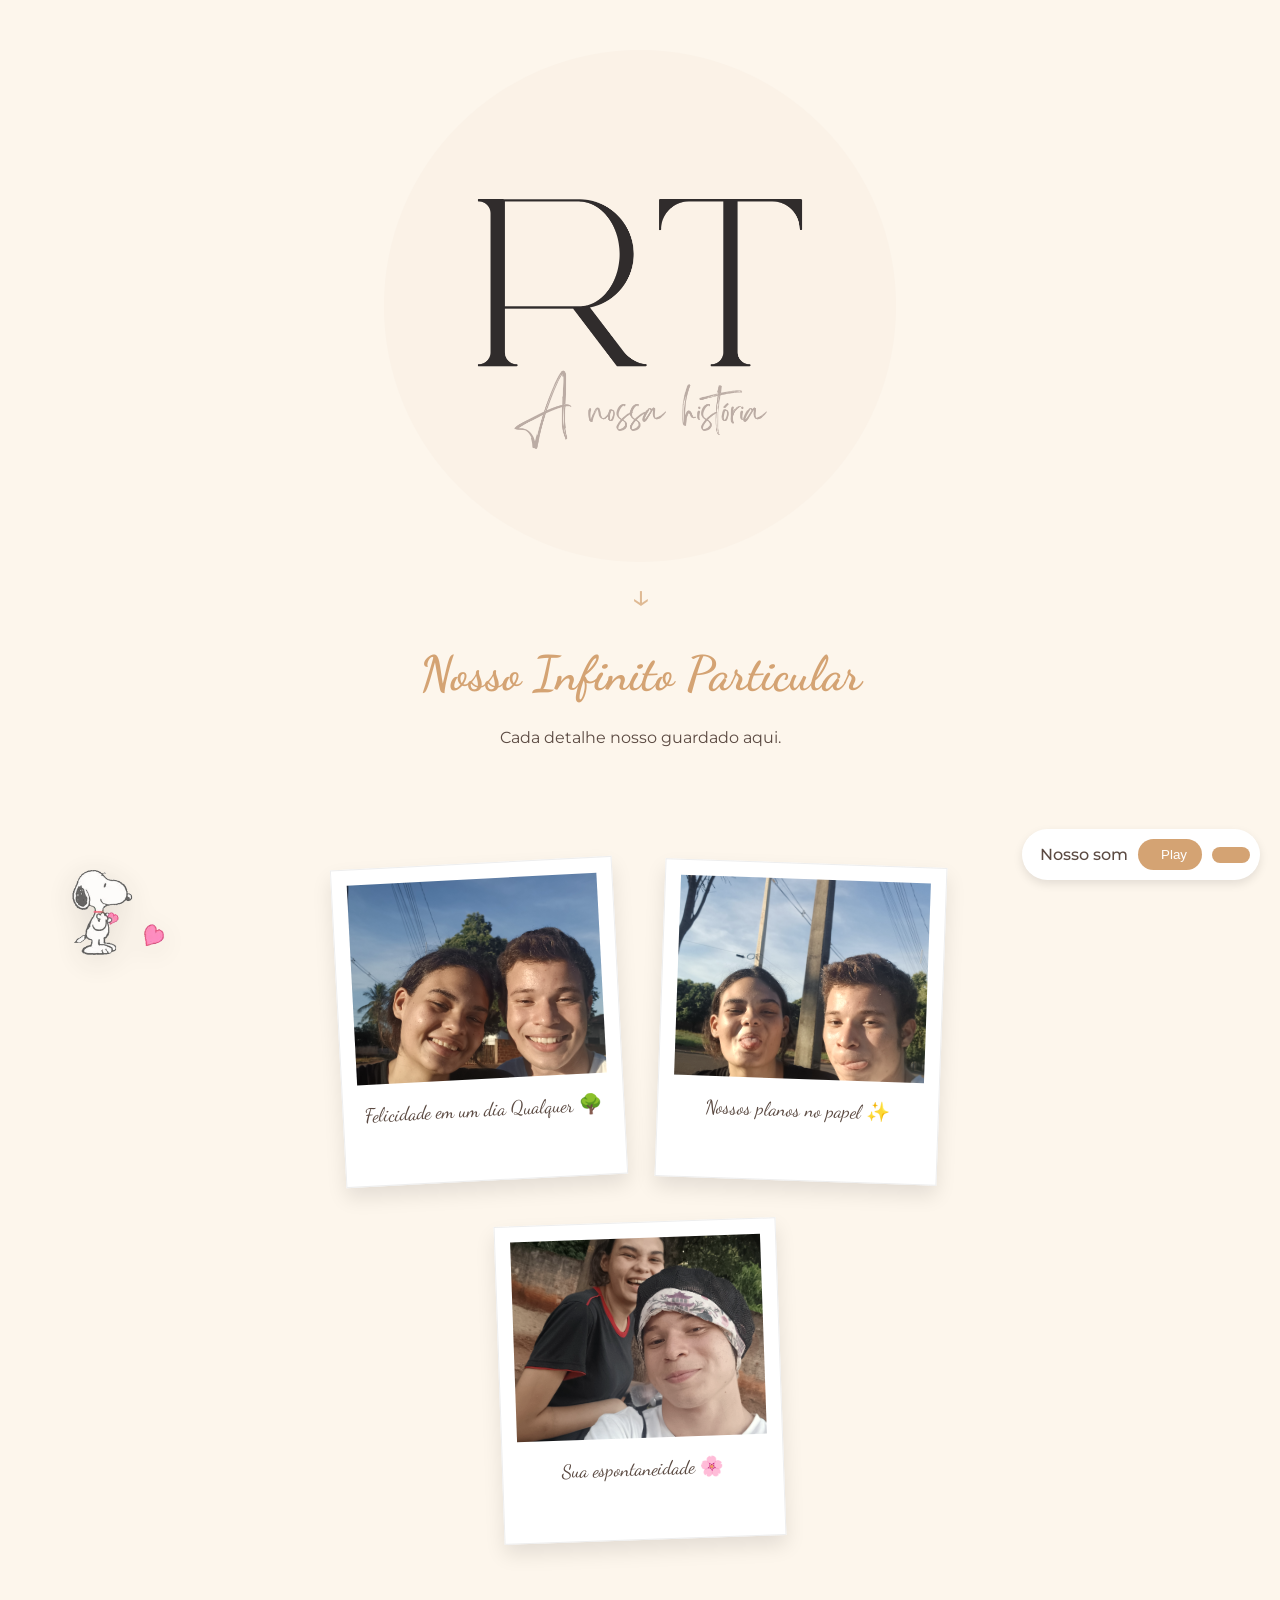
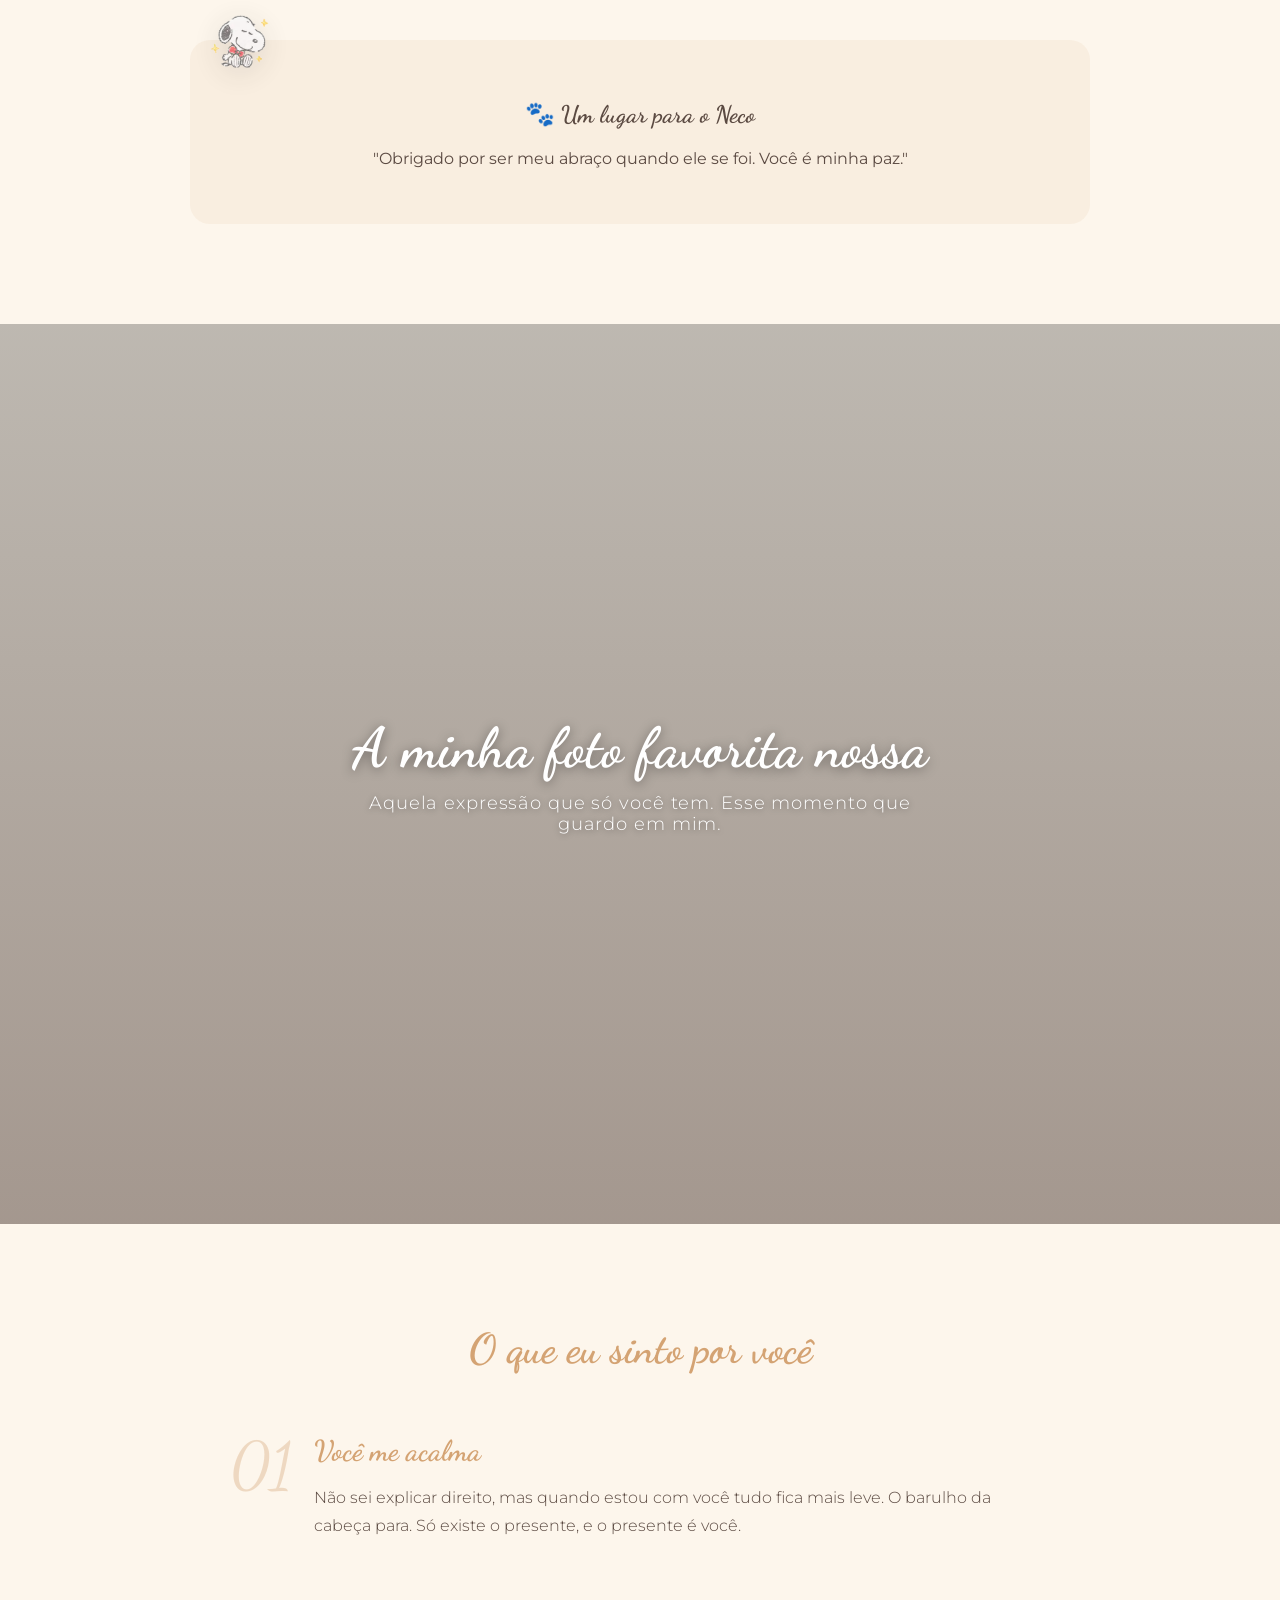
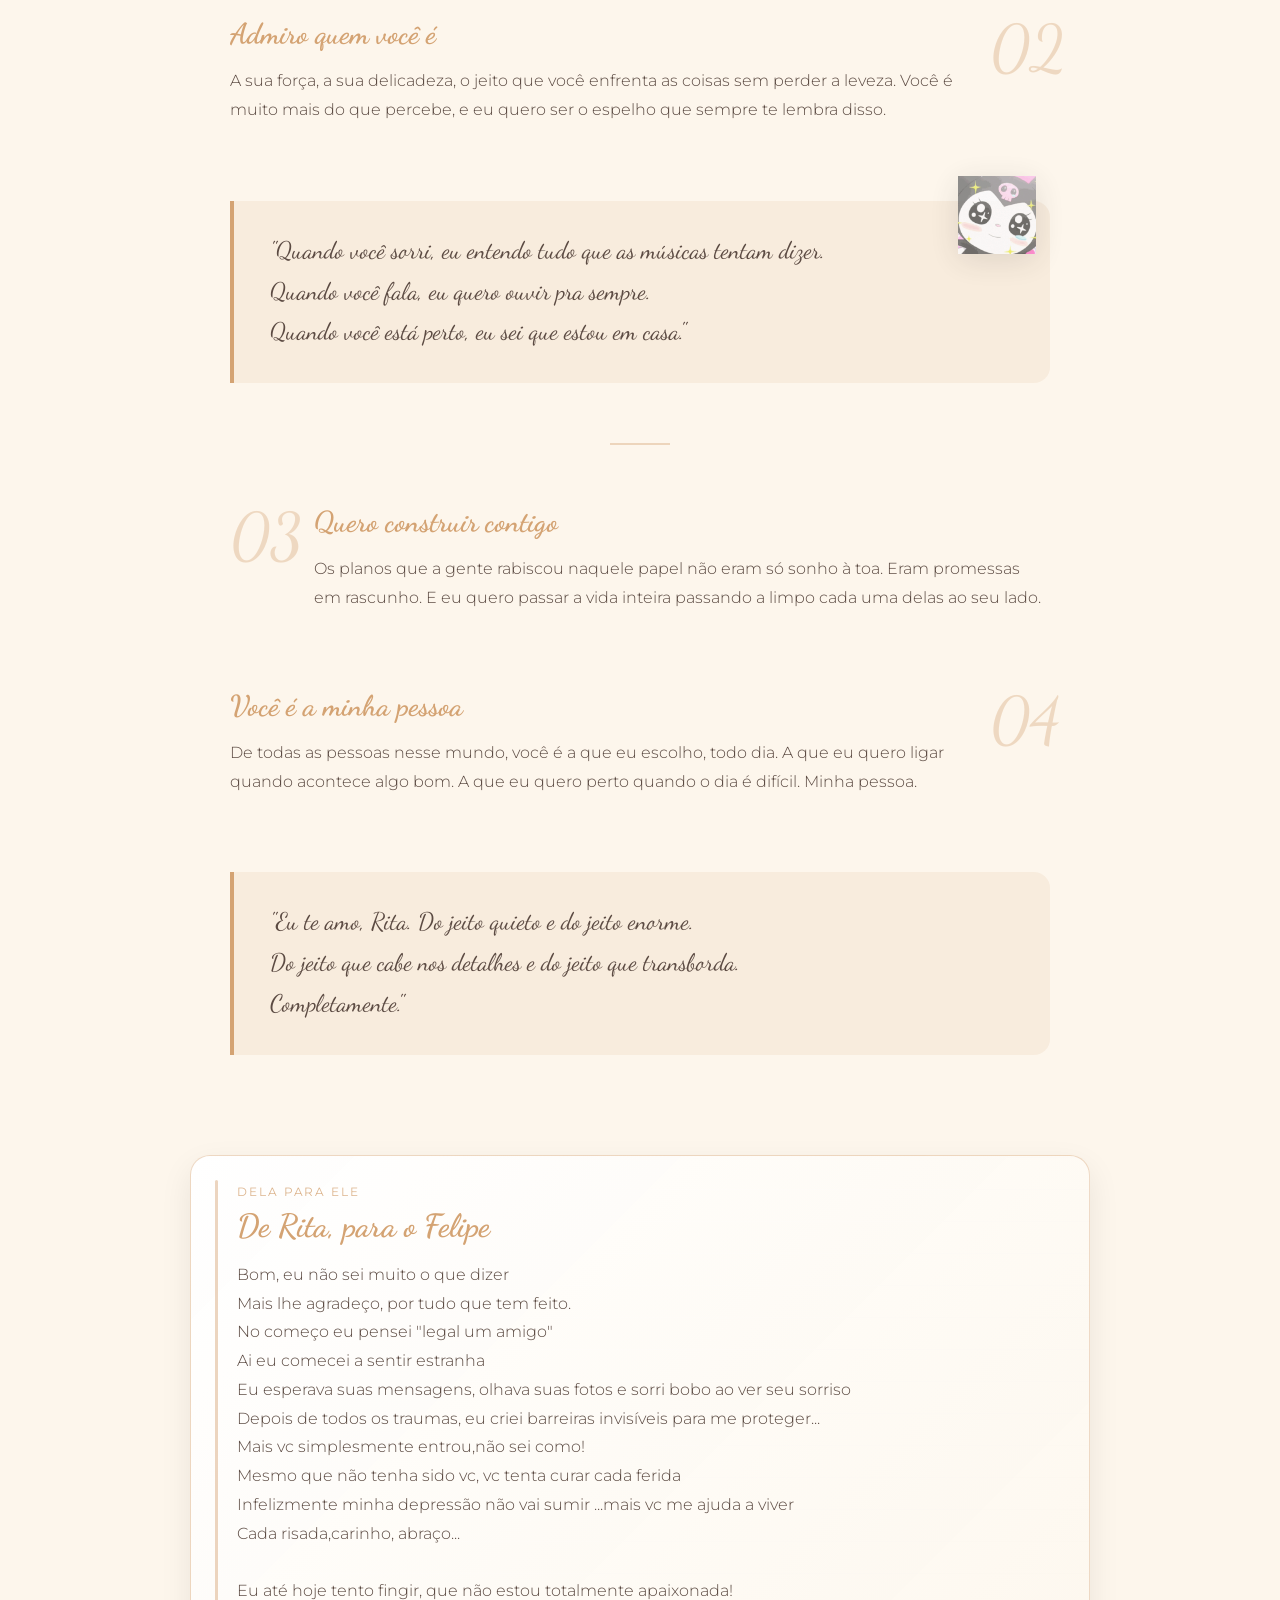
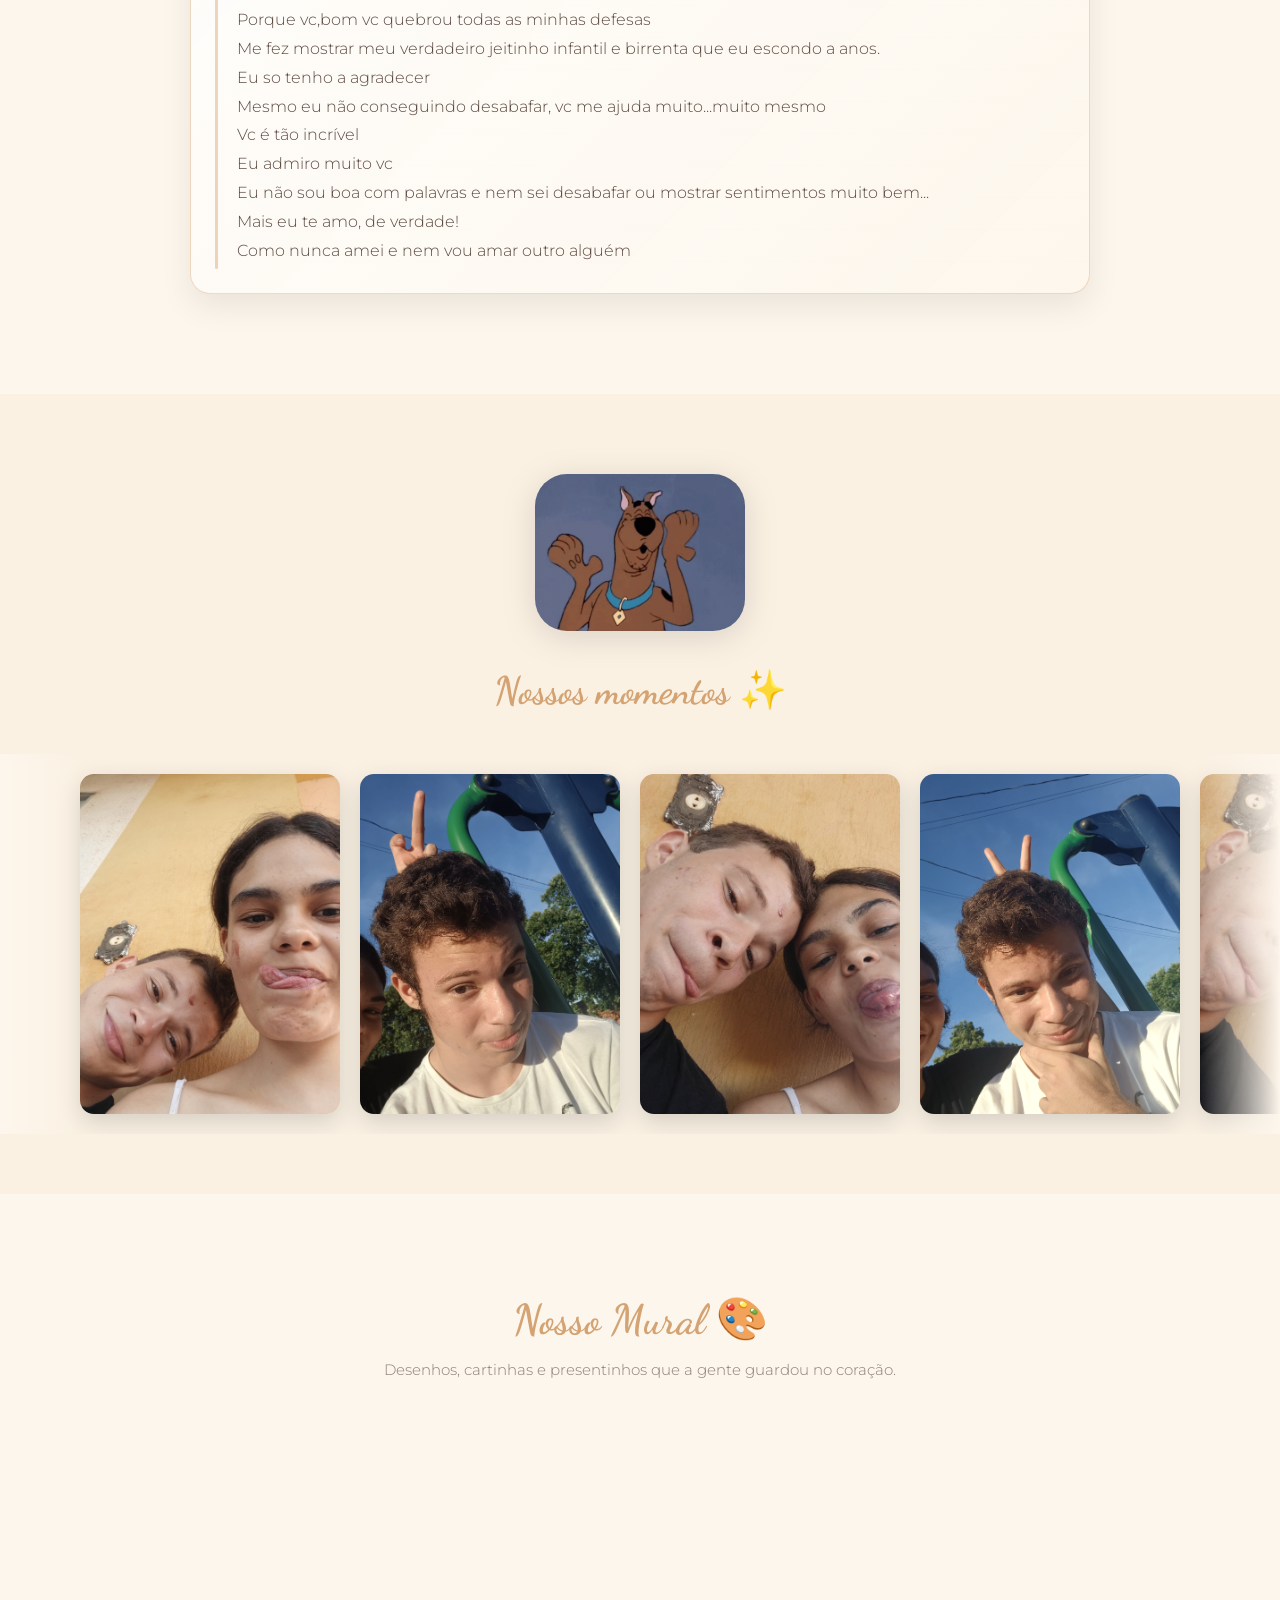
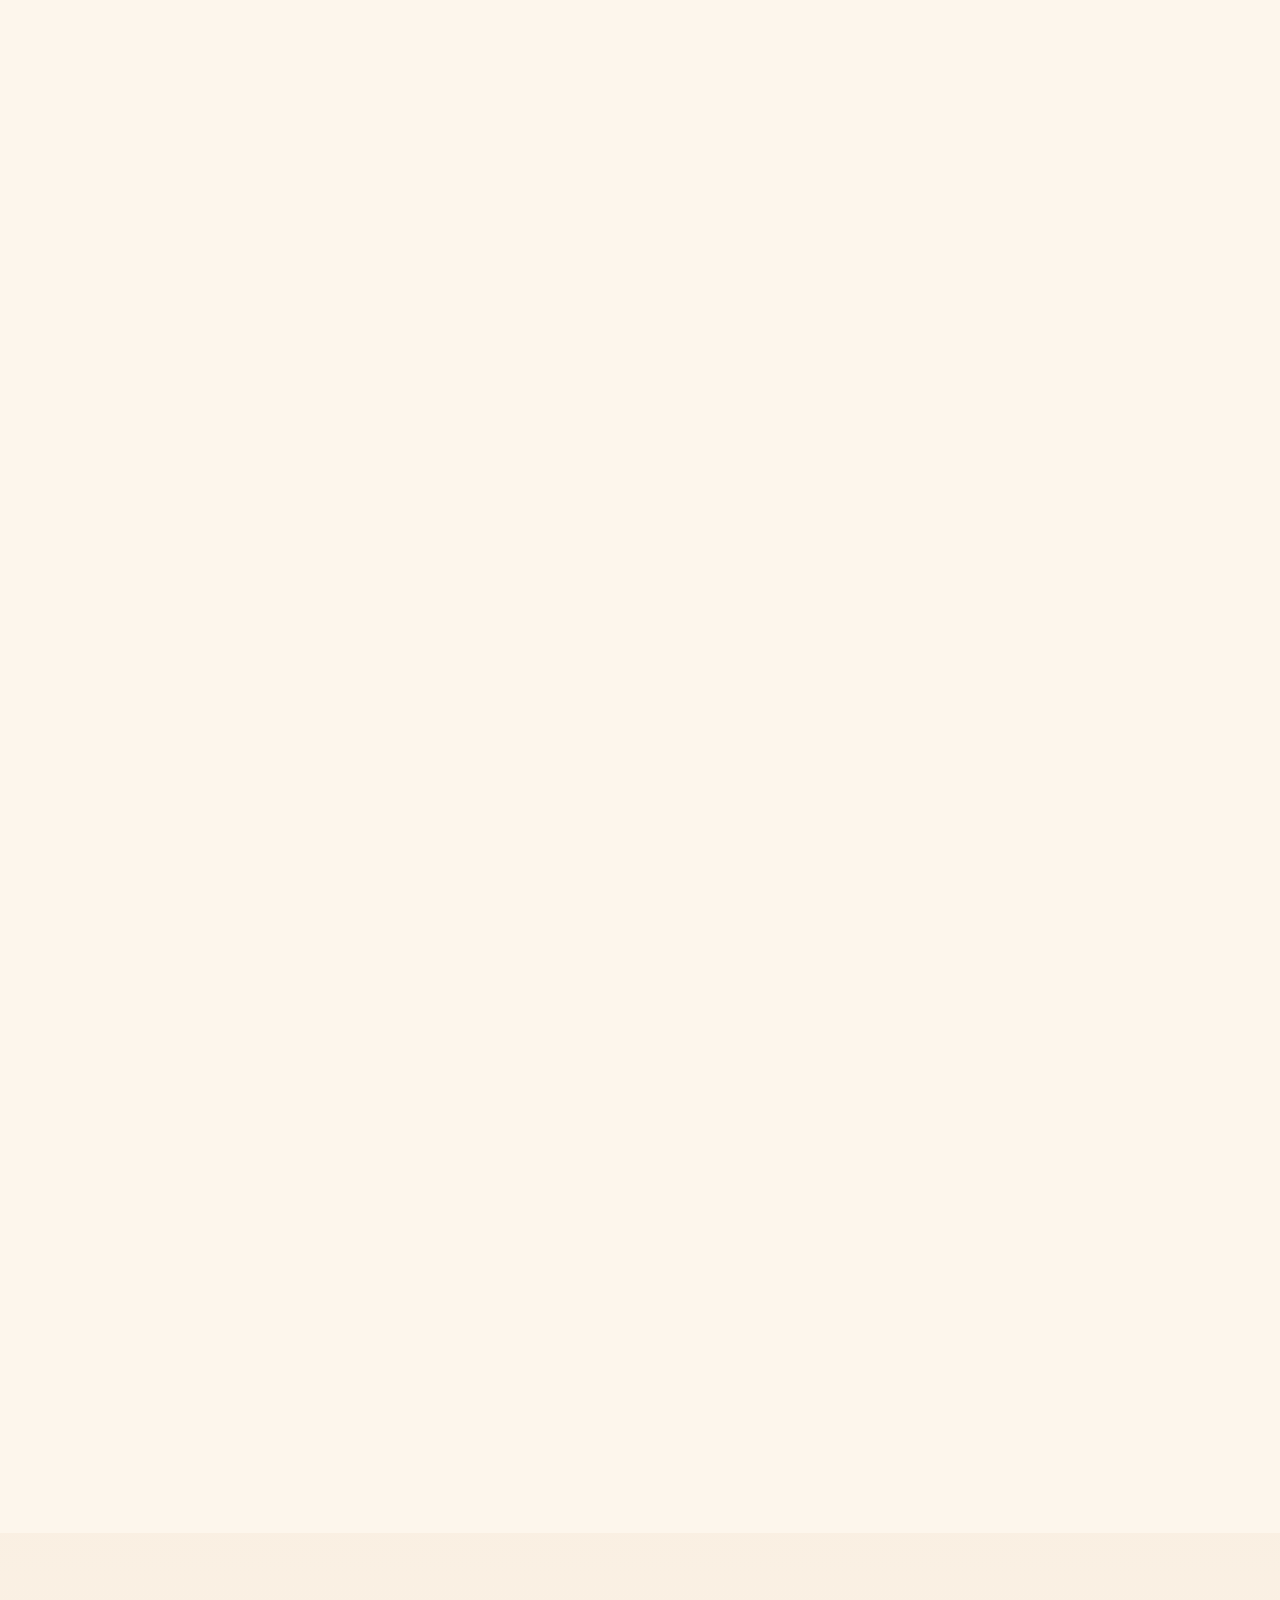
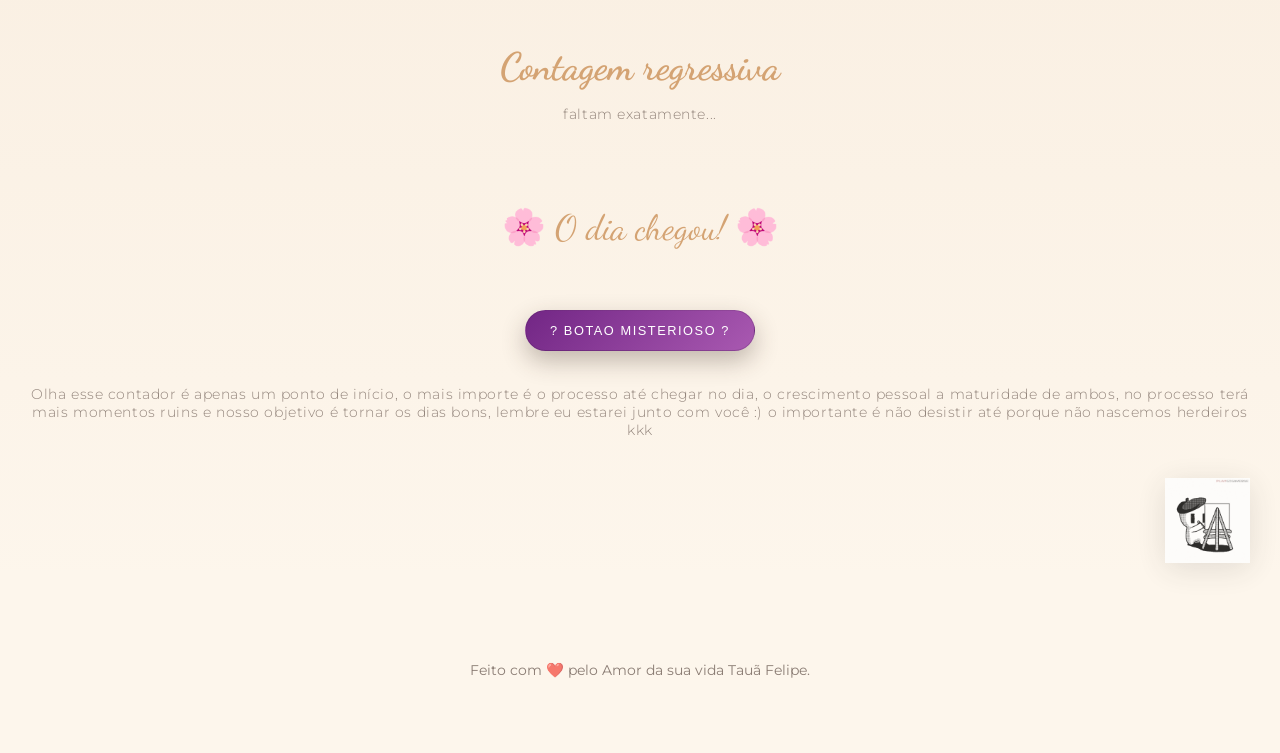
==== index.html @ 35c4b6a1 "ajustando os textos" ====
<!DOCTYPE html>
<html lang="pt-br">
<head>
    <meta charset="UTF-8">
    <meta name="viewport" content="width=device-width, initial-scale=1.0">
    <title>Nosso Infinito - R & T</title>
    <!-- favicon -->
    <link rel="icon" href="./favicon.ico" type="image/x-icon">   

    <!-- fonts-->
    <link rel="stylesheet" href="https://cdnjs.cloudflare.com/ajax/libs/font-awesome/7.0.1/css/all.min.css" integrity="sha512-2SwdPD6INVrV/lHTZbO2nodKhrnDdJK9/kg2XD1r9uGqPo1cUbujc+IYdlYdEErWNu69gVcYgdxlmVmzTWnetw==" crossorigin="anonymous" referrerpolicy="no-referrer" />
    <link href="https://fonts.googleapis.com/css2?family=Dancing+Script:wght@600&family=Montserrat:wght@300;400&display=swap" rel="stylesheet">
    <link rel="stylesheet" href="style.css">
</head>
<body>

    <header>
        <img class="logo-header" src="./assets/img/logo-text-1.png" alt="">
        <a class="slide-call-btn" href="#conteudo-principal" aria-label="Deslize para baixo">↓</a>
        <h1>Nosso Infinito Particular</h1>
        <p>Cada detalhe nosso guardado aqui.</p>
        <!-- Snoopy 1: header -->
        <div class="snoopy-wrap" style="bottom: -18%; left: 5%; width:120px;">
            <img src="./assets/img/amor-love.webp" alt="">
        </div>
    </header>

    <div class="container" id="conteudo-principal">
        <div class="album">
            <div class="polaroid p1" onclick="abrirPolaroid('p1')">
                <img src="./assets/img/gatos-1.jpg" alt="Piquenique">
                <p>Felicidade em um dia Qualquer 🌳</p>
            </div>

            <div class="polaroid p2" onclick="abrirPolaroid('p2')">
                <img src="./assets/img/gata-3.jpg" alt="Sonhos">
                <p>Nossos planos no papel ✨</p>
            </div>

            <div class="polaroid p3" onclick="abrirPolaroid('p3')">
                <img src="./assets/img/gata-4.jpg" alt="Rita">
                <p>Sua espontaneidade 🌸</p>
            </div>
        </div>

        <section class="neco-section">
            <h2>🐾 Um lugar para o Neco</h2>
            <p>"Obrigado por ser meu abraço quando ele se foi. Você é minha paz."</p>
            <!-- Snoopy 2: neco -->
            <div class="snoopy-wrap alt" style="left:12px;top:-30px;width:72px;">
                <img src="./assets/img/snoopy.webp" alt="">
            </div>
        </section>

    </div>

    <!-- ===== HERO FOTO FAVORITA ===== -->
    <section class="hero-foto">
        <div class="hero-foto-content">
            <h2>A minha foto favorita nossa</h2>
            <p>Aquela expressão que só você tem. Esse momento que guardo em mim.</p>
        </div>
    </section>

    <!-- ===== SESSÕES DE SENTIMENTOS ===== -->
    <section class="feelings-section">
        <h2 class="section-title">O que eu sinto por você</h2>

        <div class="feeling-card" id="fc1">
            <div class="feeling-number">01</div>
            <div class="feeling-text">
                <h3>Você me acalma</h3>
                <p>Não sei explicar direito, mas quando estou com você tudo fica mais leve. O barulho da cabeça para. Só existe o presente, e o presente é você.</p>
            </div>
        </div>

        <div class="feeling-card reverse" id="fc2">
            <div class="feeling-number">02</div>
            <div class="feeling-text">
                <h3>Admiro quem você é</h3>
                <p>A sua força, a sua delicadeza, o jeito que você enfrenta as coisas sem perder a leveza. Você é muito mais do que percebe, e eu quero ser o espelho que sempre te lembra disso.</p>
            </div>
        </div>

        <div class="declaration-block" id="decl1">
            "Quando você sorri, eu entendo tudo que as músicas tentam dizer.<br>
            Quando você fala, eu quero ouvir pra sempre.<br>
            Quando você está perto, eu sei que estou em casa."
        </div>

        <div class="feelings-divider"></div>

        <div class="feeling-card" id="fc3">
            <div class="feeling-number">03</div>
            <div class="feeling-text">
                <h3>Quero construir contigo</h3>
                <p>Os planos que a gente rabiscou naquele papel não eram só sonho à toa. Eram promessas em rascunho. E eu quero passar a vida inteira passando a limpo cada uma delas ao seu lado.</p>
            </div>
        </div>

        <div class="feeling-card reverse" id="fc4">
            <div class="feeling-number">04</div>
            <div class="feeling-text">
                <h3>Você é a minha pessoa</h3>
                <p>De todas as pessoas nesse mundo, você é a que eu escolho, todo dia. A que eu quero ligar quando acontece algo bom. A que eu quero perto quando o dia é difícil. Minha pessoa.</p>
            </div>
        </div>

        <div class="declaration-block" id="decl2">
            "Eu te amo, Rita. Do jeito quieto e do jeito enorme.<br>
            Do jeito que cabe nos detalhes e do jeito que transborda.<br>
            Completamente."
        </div>
        <!-- Snoopy 3: feelings -->
        <div class="snoopy-wrap slow" style="right: 4%;top:34%;width:78px;">
            <img src="./assets/img/kwai-kuromi.gif" alt="">
        </div>
    </section>

    <section class="rita-section">
        <div class="rita-card">
            <p class="letter-kicker">Dela para ele</p>
            <h2>De Rita, para o Felipe</h2>
            <p class="rita-letter-text"> Bom, eu não sei muito o que dizer
                Mais lhe agradeço, por tudo que tem feito.
                No começo eu pensei "legal um amigo"
                Ai eu comecei a sentir estranha
                Eu esperava suas mensagens, olhava suas fotos e sorri bobo ao ver seu sorriso
                Depois de todos os traumas, eu criei barreiras invisíveis para me proteger...
                Mais vc simplesmente entrou,não sei como!
                Mesmo que não tenha sido vc, vc tenta curar cada ferida
                Infelizmente minha depressão não vai sumir ...mais vc me ajuda a viver
                Cada risada,carinho, abraço...

                Eu até hoje tento fingir, que não estou totalmente apaixonada!
                Porque vc,bom vc quebrou todas as minhas defesas
                Me fez mostrar meu verdadeiro jeitinho infantil e birrenta que eu escondo a anos.
                Eu so tenho a agradecer
                Mesmo eu não conseguindo desabafar, vc me ajuda muito...muito mesmo
                Vc é tão incrível
                Eu admiro muito vc
                Eu não sou boa com palavras e nem sei desabafar ou mostrar sentimentos muito bem...
                Mais eu te amo, de verdade!
                Como nunca amei e nem vou amar outro alguém</p>
        </div>
    </section>

    <!-- ===== GALERIA COM SCROLL ===== -->
    <section class="gallery-section">
        <div style="text-align:center; padding: 20px 0 0;">
            <img src="./assets/img/scooby.gif" alt="Scooby" style="width:210px; animation: snoopyFloat 5s ease-in-out infinite; display:inline-block; filter: drop-shadow(0 6px 16px rgba(0,0,0,0.13)); border-radius: 32px;">
        </div>
        <h2>Nossos momentos ✨</h2>
        <div class="scroll-track-wrapper">
            <div class="scroll-track" id="scrollTrack">
                <img class="scroll-img" src="assets/img/gata-1.jpg" alt="Momento nosso">
                <img class="scroll-img" src="assets/img/gato-1.jpg" alt="Momento nosso">
                <img class="scroll-img" src="assets/img/gata-2.jpg" alt="Momento nosso">
                <img class="scroll-img" src="assets/img/gato-2.jpg" alt="Momento nosso">
                <img class="scroll-img" src="assets/img/gata-2.jpg" alt="Momento nosso">
                <img class="scroll-img" src="assets/img/gato-3.jpg" alt="Momento nosso">
                <img class="scroll-img" src="assets/img/gata-3.jpg" alt="Momento nosso">
                <img class="scroll-img" src="assets/img/gata-4.jpg" alt="Momento nosso">
                <img class="scroll-img" src="assets/img/gato-4.jpg " alt="Momento nosso">
                <img class="scroll-img" src="assets/img/gata-5.jpg" alt="Momento nosso">
                <img class="scroll-img" src="assets/img/gato-5.jpg" alt="Momento nosso">
                <img class="scroll-img" src="assets/img/gata-3.jpg" alt="Momento nosso">
                <img class="scroll-img" src="assets/img/gata-5.jpg" alt="Momento nosso">
                <img class="scroll-img" src="assets/img/gata-6.jpg" alt="Momento nosso">
                <img class="scroll-img" src="assets/img/gata-7.jpg" alt="Momento nosso">
                <img class="scroll-img" src="assets/img/gata-8.jpg" alt="Momento nosso">
                <img class="scroll-img" src="assets/img/gatos-3.jpg" alt="Momento nosso">
                <img class="scroll-img" src="assets/img/gato-5.jpg" alt="Momento nosso">
                <!-- Duplicado para loop contínuo -->
                <img class="scroll-img" src="assets/img/gata-1.jpg" alt="Momento nosso">
                <img class="scroll-img" src="assets/img/gato-1.jpg" alt="Momento nosso">
                <img class="scroll-img" src="assets/img/gata-2.jpg" alt="Momento nosso">
                <img class="scroll-img" src="assets/img/gato-2.jpg" alt="Momento nosso">
                <img class="scroll-img" src="assets/img/gata-2.jpg" alt="Momento nosso">
                <img class="scroll-img" src="assets/img/gato-3.jpg" alt="Momento nosso">
                <img class="scroll-img" src="assets/img/gata-3.jpg" alt="Momento nosso">
                <img class="scroll-img" src="assets/img/gato-4.jpg" alt="Momento nosso">
                <img class="scroll-img" src="assets/img/gata-4.jpg" alt="Momento nosso">
                <img class="scroll-img" src="assets/img/gata-5.jpg" alt="Momento nosso">
                <img class="scroll-img" src="assets/img/gato-5.jpg" alt="Momento nosso">
                <img class="scroll-img" src="assets/img/gata-3.jpg" alt="Momento nosso">
                <img class="scroll-img" src="assets/img/gata-5.jpg" alt="Momento nosso">
                <img class="scroll-img" src="assets/img/gata-6.jpg" alt="Momento nosso">
                <img class="scroll-img" src="assets/img/gata-7.jpg" alt="Momento nosso">
                <img class="scroll-img" src="assets/img/gata-8.jpg" alt="Momento nosso">
                <img class="scroll-img" src="assets/img/gatos-3.jpg" alt="Momento nosso">
                <img class="scroll-img" src="assets/img/gato-5.jpg" alt="Momento nosso">
            </div>
        </div>
    </section>

    <div id="music-player">
        <span id="track-name">
            <i class="fa-solid fa-music" aria-hidden="true"></i>
            <span id="track-title">Nosso som</span>
        </span>
        <button id="play-btn" type="button" onclick="toggleMusic()" aria-label="Tocar ou pausar">
            <i class="fa-solid fa-play" aria-hidden="true"></i>
            <span class="player-btn-label"></span>
        </button>
        <button id="next-btn" type="button" onclick="nextTrack()" aria-label="Próxima música">
            <i class="fa-solid fa-forward-step" aria-hidden="true"></i>
            <span class="player-btn-label"></span>
        </button>
    </div>

    <!-- ===== BOTTOM SHEET POLAROID ===== -->
    <div class="bs-overlay" id="bsOverlay">
        <div class="bs-sheet">
            <div class="bs-sheet-top">
                <div class="bs-handle"></div>
                <button class="bs-close" onclick="fecharPolaroid()">✕</button>
            </div>
            <div class="bs-body">
                <img class="bs-img" id="bs-img" src="" alt="">
                <h2 class="bs-title" id="bs-title"></h2>
                <p class="bs-text" id="bs-text"></p>
            </div>
        </div>
    </div>

    <!-- ===== MURAL DE DESENHOS E PRESENTES ===== -->
    <section class="mural-section">
        <h2>Nosso Mural 🎨</h2>
        <p class="mural-subtitle">Desenhos, cartinhas e presentinhos que a gente guardou no coração.</p>

        <div class="mural-grid" id="muralGrid">

            <div class="mural-card">
                
                <img class="mural-card-img" src="assets/img/desenho-1.jpg" alt="Desenho">
                <div class="mural-card-body">
                    <p class="mural-card-type">Desenho</p>
                    <h3 class="mural-card-title">O primeiro de muitos</h3>
                    <p class="mural-card-desc">Eu amei tanto que fica na minha parede para eu olhar e lembrar a pessoa incrivel que tem na minha vida.</p>
                </div>
            </div>

            <div class="mural-card">
                <img class="mural-card-img" src="assets/img/desenho-2.jpg" alt="Presente">
                <div class="mural-card-body">
                    <p class="mural-card-type">Presente</p>
                    <h3 class="mural-card-title">Surpresa sem motivo</h3>
                    <p class="mural-card-desc">Até a forma que nós conhecemos foi diferente, ela criou um jogo muito bom para se conhecer para min foi um contrato.</p>
                </div>
            </div>

            <div class="mural-card">
                <img class="mural-card-img" src="assets/img/desenho-3.jpg" alt="Cartinha">
                <div class="mural-card-body">
                    <p class="mural-card-type">Cartinha</p>
                    <h3 class="mural-card-title">As palavras dela</h3>
                    <p class="mural-card-desc">Leio de vez em quando só pra lembrar que isso é real e que é meu, são os presentes que melhora o dia de qualquer pessoa.</p>
                </div>
            </div>

            <div class="mural-card">
                <span class="card-badge-new">Novo</span>
                <img class="mural-card-img" src="assets/img/desenho-4.jpg" alt="Cartinha">
                <div class="mural-card-body">
                    <p class="mural-card-type">Desenho</p>
                    <h3 class="mural-card-title">Sonho de Artista</h3>
                    <p class="mural-card-desc">Tirar um momento da nossa rotina para aproveitar com quem amamos é gratificante, a arte cura, a arte cria laços, E você renova minha energia, com sua espontaneidade carinho e pela sua alegria.</p>
                </div>
            </div>

            <div class="mural-card">
                <span class="card-badge-new">Novo</span>
                <img class="mural-card-img" src="assets/img/desenho-5.jpg" alt="Cartinha">
                <div class="mural-card-body">
                    <p class="mural-card-type">Presente</p>
                    <h3 class="mural-card-title">Nossa Aliança</h3>
                    <p class="mural-card-desc">Acredito que essa foto marca o inicio do nosso relacionamento uma verdadeira aliança, parceiros para toda vida, alegria dela me contagia e estar ao seu lado melhora minha vida.</p>
                </div>
            </div>

            <div class="mural-card">
                <span class="card-badge-new">Novo</span>
                <img class="mural-card-img" src="assets/img/desenho-6.jpg" alt="Cartinha">
                <div class="mural-card-body">
                    <p class="mural-card-type">Sobre</p>
                    <h3 class="mural-card-title">Admiração</h3>
                    <p class="mural-card-desc">Sabe o que eu mais admiro em você? É o poder que você teve de me mostrar uma realidade que eu nem sabia que era possível. <br> Eu mudei muito depois que te conheci, e admiro como você, sendo exatamente quem você é, me transformou em um homem melhor. Eu não te protejo porque você é frágil. Eu te protejo porque o que é preciosa demais para o mundo estragar.</p>
                </div>
            </div>

            <div class="mural-card">
                <span class="card-badge-new">Novo</span>
                <img class="mural-card-img" src="assets/img/desenho-7.jpg" alt="Cartinha">
                <div class="mural-card-body">
                    <p class="mural-card-type">Presente</p>
                    <h3 class="mural-card-title">Kuromi</h3>
                    <p class="mural-card-desc">Descobri que a Kuromi é uma inspiração, vejo muito dela em você: força para liderar sua propria vida, essa intensidade que eu amo, ao mesmo tempo, esse coração doce que você tenta proteger do mundo. Eu admiro a sua 'vibe kuromi', forte, autêntica e preciosa para min.</p>
                </div>
            </div>

        </div>
    </section>

    <!-- ===== CONTADOR REGRESSIVO ===== -->
    <section class="countdown-section">
        <h2>Contagem regressiva</h2>
        <p class="countdown-sub">faltam exatamente...</p>
        <div class="countdown-boxes" id="countdownBoxes">
            <div class="countdown-box">
                <span class="cd-num" id="cd-dias">--</span>
                <span class="cd-label">dias</span>
            </div>
            <div class="countdown-box">
                <span class="cd-num" id="cd-horas">--</span>
                <span class="cd-label">horas</span>
            </div>
            <div class="countdown-box">
                <span class="cd-num" id="cd-min">--</span>
                <span class="cd-label">minutos</span>
            </div>
            <div class="countdown-box">
                <span class="cd-num" id="cd-seg">--</span>
                <span class="cd-label">segundos</span>
            </div>
        </div>
        <div class="mystery-area" id="mysteryArea" hidden>
            <button class="mystery-button" type="button">? Botao Misterioso ?</button>
        </div>
        <div class="mystery-modal-overlay" id="mysteryModalOverlay">
            <div class="mystery-modal" role="dialog" aria-modal="true" aria-labelledby="mysteryTitle">
                <button class="mystery-modal-close" id="mysteryModalClose" aria-label="Fechar mensagem">✕</button>
                <h3 class="mystery-modal-title" id="mysteryTitle">Obrigado por esperar esse tempo todo</h3>
                <p class="mystery-modal-text">Agora eu quero te pedir uma coisa especial: me procure para um momento so nosso.</p>
                <p class="mystery-modal-text">E quando me encontrar, fale a palavra misteriosa: <strong>INFINITO</strong>.</p>
            </div>
        </div>
        <br>
        <p class="countdown-sub">Olha esse contador é apenas um ponto de início, o mais importe é o processo até chegar no dia, o crescimento pessoal a maturidade de ambos, no processo terá mais momentos ruins e nosso objetivo é tornar os dias bons, lembre eu estarei junto com você :) o importante é não desistir até porque não nascemos herdeiros kkk</p>
        <!-- Snoopy 4: countdown -->
        <div class="snoopy-wrap alt" style="right:30px;bottom:24px;width:85px;">
            <img src="./assets/img/Black And White Love GIF.gif" alt="">
        </div>
    </section>

    <!-- adicionar uma sessão de falar que ainda tem história para acontecer -->

    <!-- Coloque o arquivo MP3 da música de vocês na pasta assets/songs com o nome "musica.mp3" -->
    <audio id="bg-music" loop>
        <source src="assets/songs/musica.mp3" type="audio/mpeg">
    </audio>

    <footer>
        <p>Feito com ❤️ pelo Amor da sua vida Tauã Felipe.</p>
    </footer>

    <script>
        const music = document.getElementById('bg-music');
        const trackTitle = document.getElementById('track-title');
        const playBtn = document.getElementById('play-btn');
        const playBtnIcon = playBtn.querySelector('i');
        const playBtnLabel = playBtn.querySelector('.player-btn-label');
        const mysteryButton = document.querySelector('.mystery-button');
        const mysteryModalOverlay = document.getElementById('mysteryModalOverlay');
        const mysteryModalClose = document.getElementById('mysteryModalClose');

        const playlist = [
            { src: 'assets/songs/nossamusica.mp3', nome: 'Nosso som' }, //Ok
            { src: 'assets/songs/minhamusica.mp3', nome: 'Meu som' }, //Adicionar
            { src: 'assets/songs/suamusica.mp3', nome: 'Seu som'}, //Ok
        ];
        let currentTrackIndex = 0;

        function setTrack(index, autoPlay = false) {
            const track = playlist[index];
            if (!track) return;

            currentTrackIndex = index;
            music.src = track.src;
            trackTitle.textContent = track.nome;
            music.load();

            if (autoPlay) {
                music.play().catch(() => {});
            }

            updatePlayButton();
        }

        function updatePlayButton() {
            if (music.paused) {
                playBtnIcon.className = 'fa-solid fa-play';
                playBtnLabel.textContent = 'Play';
            } else {
                playBtnIcon.className = 'fa-solid fa-pause';
                playBtnLabel.textContent = 'Pausar';
            }
        }
        
        function toggleMusic() {
            if (music.paused) {
                music.play();
            } else {
                music.pause();
            }

            updatePlayButton();
        }

        function nextTrack() {
            const shouldPlay = !music.paused;
            const nextIndex = (currentTrackIndex + 1) % playlist.length;
            setTrack(nextIndex, shouldPlay);
        }

        music.addEventListener('ended', nextTrack);
    music.addEventListener('play', updatePlayButton);
    music.addEventListener('pause', updatePlayButton);
        setTrack(0);

        // ===== TEXTOS DAS POLAROIDS — edite à vontade =====
        const polaroidData = {
            p1: {
                titulo: 'Felicidade em um dia qualquer 🌳',
                texto: 'Oie eu conheci uma garota incrível eu acho que a mulher da minha vida, eu me sinto feliz ao lado dela, ela me fazz querer melhorar todos os dias. Quando estou longe dela eu sinto sua falta ela tem algumas dores que carrega a muito tempo, e as vezes eu queria tanto ajudar ela, eu me esforço ao maximo para deixar a vida dela pelo menos 1% melhor a cada dia.',
                img: './assets/img/gatos-1.jpg'
            },
            p2: {
                titulo: 'Nossos planos no papel ✨',
                texto: 'Quando estavamos caminhando em um dia com sol pelando seguindo o fluxo normal, você fugiu do padrão pensou pq não cruzar a rodovia e explorar, e foi a melhor escolha que nós fizemos, subimos em uma arvore kkk ela tinha dono mas tudo certo, e vimos vakinha foi o dia!',
                img: './assets/img/gata-3.jpg'
            },
            p3: {
                titulo: 'Sua espontaneidade 🌸',
                texto: 'Amor é uma pratica diária, uma diciplina e não um talento ou uma descoberta. Amor é um projeto praticamente um pulo no escuro que exige coragem, apesar dos risco eu escolhi estar ao seu lado respeitando seu tempo, o amor é praticado exige tempo.',
                img: './assets/img/gata-4.jpg'
            }
        };

        function abrirPolaroid(id) {
            const d = polaroidData[id];
            if (!d) return;
            document.getElementById('bs-img').src         = d.img;
            document.getElementById('bs-img').alt         = d.titulo;
            document.getElementById('bs-title').textContent = d.titulo;
            document.getElementById('bs-text').textContent  = d.texto;
            document.getElementById('bsOverlay').classList.add('open');
            document.body.style.overflow = 'hidden';
        }

        function fecharPolaroid() {
            document.getElementById('bsOverlay').classList.remove('open');
            document.body.style.overflow = '';
        }

        const bsOverlay = document.getElementById('bsOverlay');
        const bsSheet   = bsOverlay.querySelector('.bs-sheet');

        bsOverlay.addEventListener('click', function(e) {
            if (e.target === this) fecharPolaroid();
        });

        // Fecha ao tocar na área escura no celular
        bsOverlay.addEventListener('touchend', function(e) {
            if (e.target === this) fecharPolaroid();
        });

        // Garante que toques no sheet não fechem o modal
        bsSheet.addEventListener('touchend', function(e) {
            e.stopPropagation();
        });

        // Efeito de aparecer as fotos ao rolar
        window.addEventListener('scroll', () => {
            const polaroids = document.querySelectorAll('.polaroid');
            polaroids.forEach(p => {
                const rect = p.getBoundingClientRect();
                if(rect.top < window.innerHeight) {
                    p.style.opacity = "1";
                }
            });

            // Anima os feeling cards, declarations e mural cards ao entrar na tela
            const animItems = document.querySelectorAll('.feeling-card, .declaration-block, .mural-card, .rita-card, .love-letter-card');
            animItems.forEach(el => {
                const rect = el.getBoundingClientRect();
                if (rect.top < window.innerHeight - 80) {
                    el.classList.add('visible');
                }
            });
        });

        // Dispara uma vez no carregamento para elementos já visíveis
        window.dispatchEvent(new Event('scroll'));

        function abrirMensagemMisteriosa() {
            mysteryModalOverlay.classList.add('open');
            document.body.style.overflow = 'hidden';
        }

        function fecharMensagemMisteriosa() {
            mysteryModalOverlay.classList.remove('open');
            document.body.style.overflow = '';
        }

        mysteryButton.addEventListener('click', abrirMensagemMisteriosa);
        mysteryModalClose.addEventListener('click', fecharMensagemMisteriosa);

        mysteryModalOverlay.addEventListener('click', function(e) {
            if (e.target === this) fecharMensagemMisteriosa();
        });

        // ===== MURAL =====
        // ===== CONTADOR REGRESSIVO =====
        (function contagem() {
            const alvo = new Date('2026-06-16T00:00:00');
            const countdownBoxes = document.getElementById('countdownBoxes');
            const mysteryArea = document.getElementById('mysteryArea');

            function atualizar() {
                const agora = new Date();
                const diff  = alvo - agora;

                if (diff <= 0) {
                    countdownBoxes.innerHTML =
                        '<p class="countdown-arrived">🌸 O dia chegou! 🌸</p>';
                    mysteryArea.hidden = false;
                    return;
                }

                const dias  = Math.floor(diff / 86400000);
                const horas = Math.floor((diff % 86400000) / 3600000);
                const min   = Math.floor((diff % 3600000)  / 60000);
                const seg   = Math.floor((diff % 60000)    / 1000);

                document.getElementById('cd-dias').textContent  = String(dias).padStart(2, '0');
                document.getElementById('cd-horas').textContent = String(horas).padStart(2, '0');
                document.getElementById('cd-min').textContent   = String(min).padStart(2, '0');
                document.getElementById('cd-seg').textContent   = String(seg).padStart(2, '0');

                setTimeout(atualizar, 1000);
            }

            atualizar();
        })();
    </script>
</body>
</html>
---- style.css ----
:root {
    --bg-color: #fdf6ec; /* Bege clarinho tipo papel antigo */
    --accent-color: #d4a373; /* Tom bronze/madeira */
    --text-color: #5b4a42;
    --polaroid-white: #ffffff;
}

/* ===== BASE ===== */
body {
    background-color: var(--bg-color);
    color: var(--text-color);
    font-family: 'Montserrat', sans-serif;
    margin: 0;
    padding: 0;
    overflow-x: hidden;
}

html {
    scroll-behavior: smooth;
}

header {
    text-align: center;
    padding: 50px 20px;
    display: flex;
    flex-direction: column;
    align-items: center;
}

h1 {
    font-family: 'Dancing Script', cursive;
    font-size: 3rem;
    margin-bottom: 10px;
    color: var(--accent-color);
}

.container {
    max-width: 900px;
    margin: 0 auto;
    padding: 20px;
}

footer {
    text-align: center;
    padding: 60px 20px;
    font-size: 0.9rem;
    opacity: 0.7;
}

button {
    background: var(--accent-color);
    border: none;
    color: white;
    padding: 8px 15px;
    border-radius: 20px;
    cursor: pointer;
}

.logo-header {
    border-radius: 50%;
    width: 40vw;
}

.slide-call-btn {
    display: inline-block;
    margin-top: 16px;
    color: var(--accent-color);
    text-decoration: none;
    font-size: 2.2rem;
    font-weight: 400;
    line-height: 1;
    opacity: 0.72;
    transition: color 0.2s ease, opacity 0.2s ease;
    animation: slideBounce 1.5s ease-in-out infinite;
}

.slide-call-btn:hover {
    color: #b87e49;
    opacity: 1;
}

@keyframes slideBounce {
    0%,
    20%,
    50%,
    80%,
    100% {
        transform: translateY(0);
    }

    40% {
        transform: translateY(7px);
    }

    60% {
        transform: translateY(3px);
    }
}

/* ===== POLAROIDS ===== */
.album {
    display: flex;
    flex-wrap: wrap;
    justify-content: center;
    gap: 40px;
    margin-top: 30px;
}

.polaroid {
    background: var(--polaroid-white);
    padding: 15px 15px 40px 15px;
    box-shadow: 0 10px 20px rgba(0, 0, 0, 0.1);
    transition: transform 0.3s ease;
    cursor: pointer;
    width: 250px;
    border: 1px solid #eee;
}

.polaroid img {
    width: 100%;
    height: 200px;
    object-fit: cover;
    filter: sepia(20%);
}

.polaroid p {
    font-family: 'Dancing Script', cursive;
    text-align: center;
    font-size: 1.2rem;
    margin-top: 15px;
}

/* Rotações para parecer fotos jogadas na mesa */
.p1 {
    transform: rotate(-3deg);
}

.p2 {
    transform: rotate(2deg);
}

.p3 {
    transform: rotate(-2deg);
}

.p4 {
    transform: rotate(4deg);
}

.polaroid:hover {
    transform: scale(1.05) rotate(0deg) !important;
    z-index: 10;
}

/* ===== BADGE DE CARD NOVO ===== */
.mural-card {
    position: relative;
}

.card-badge-new {
    position: absolute;
    top: 10px;
    right: 10px;
    background: #e65c4f;
    color: #fff;
    font-size: 0.68rem;
    font-weight: 600;
    letter-spacing: 0.08em;
    text-transform: uppercase;
    padding: 6px 10px;
    border-radius: 999px;
    box-shadow: 0 6px 14px rgba(230, 92, 79, 0.35);
    z-index: 2;
}

/* ===== BOTTOM SHEET POLAROID ===== */
.bs-overlay {
    display: none;
    position: fixed;
    inset: 0;
    background: rgba(91, 74, 66, 0.45);
    z-index: 200;
    align-items: flex-end;
    justify-content: center;
}

.bs-overlay.open {
    display: flex;
}

.bs-sheet {
    background: var(--bg-color);
    width: 100%;
    max-width: 640px;
    border-radius: 28px 28px 0 0;
    padding: 0;
    box-shadow: 0 -8px 40px rgba(0, 0, 0, 0.15);
    transform: translateY(100%);
    transition: transform 0.38s cubic-bezier(0.32, 0.72, 0, 1);
    position: relative;
    max-height: 88vh;
    display: flex;
    flex-direction: column;
}

.bs-sheet-top {
    flex-shrink: 0;
    position: relative;
    padding: 28px 28px 0;
}

.bs-body {
    overflow-y: auto;
    -webkit-overflow-scrolling: touch;
    padding: 20px 28px 48px;
}

.bs-overlay.open .bs-sheet {
    transform: translateY(0);
}

.bs-handle {
    width: 40px;
    height: 4px;
    background: var(--accent-color);
    opacity: 0.35;
    border-radius: 99px;
    margin: 0 auto 20px;
}

.bs-close {
    position: absolute;
    top: 10px;
    right: 14px;
    background: none;
    border: none;
    font-size: 1.3rem;
    cursor: pointer;
    color: var(--text-color);
    opacity: 0.45;
    padding: 10px;
    min-width: 44px;
    min-height: 44px;
    display: flex;
    align-items: center;
    justify-content: center;
    touch-action: manipulation;
}

.bs-close:hover {
    opacity: 1;
}

.bs-img {
    width: 100%;
    max-height: 260px;
    object-fit: cover;
    border-radius: 16px;
    filter: sepia(15%);
    margin-bottom: 22px;
}

.bs-title {
    font-family: 'Dancing Script', cursive;
    font-size: 2rem;
    color: var(--accent-color);
    margin: 0 0 14px;
}

.bs-text {
    font-size: 0.97rem;
    font-weight: 300;
    line-height: 1.85;
    white-space: pre-line;
}

/* ===== NECO + PLAYER ===== */
.neco-section {
    margin-top: 100px;
    text-align: center;
    padding: 40px;
    background: rgba(212, 163, 115, 0.1);
    border-radius: 20px;
}

.neco-section h2 {
    font-family: 'Dancing Script', cursive;
}

#music-player {
    position: fixed;
    bottom: 20px;
    right: 20px;
    background: var(--polaroid-white);
    padding: 10px;
    border-radius: 50px;
    box-shadow: 0 4px 10px rgba(0, 0, 0, 0.1);
    display: flex;
    align-items: center;
    gap: 10px;
    z-index: 99;
}

#track-name {
    display: inline-flex;
    align-items: center;
    gap: 8px;
    font-weight: 500;
}

#music-player button {
    display: inline-flex;
    align-items: center;
    gap: 8px;
}

#music-player i {
    font-size: 0.9rem;
}

@media screen and (max-width: 550px) {
    #music-player {
        left: 12px;
        right: 12px;
        bottom: 12px;
        border-radius: 18px;
        justify-content: center;
        flex-wrap: wrap;
    }
}

/* ===== HERO FOTO FAVORITA ===== */
.hero-foto {
    position: relative;
    width: 100%;
    height: 100vh;
    background-image: url('assets/img/favorite.jpg');
    background-size: cover;
    background-position: center;
    background-attachment: fixed;
    display: flex;
    align-items: center;
    justify-content: center;
    margin-top: 80px;
}

@media screen and (max-width: 550px) {
    .logo-header {
        width: 100%;
        padding-bottom: 10vh;
    }

    .slide-call-btn {
        margin-top: 14px;
        font-size: 1.9rem;
    }

    .hero-foto {
        height: 80vh;
        background-position: calc(50% + 100px);
    }
}

.hero-foto::before {
    content: '';
    position: absolute;
    inset: 0;
    background: linear-gradient(to bottom, rgba(0, 0, 0, 0.25) 0%, rgba(91, 74, 66, 0.55) 100%);
}

.hero-foto-content {
    position: relative;
    z-index: 1;
    text-align: center;
    color: #fff;
    padding: 20px;
}

.hero-foto-content h2 {
    font-family: 'Dancing Script', cursive;
    font-size: 3.5rem;
    margin: 0 0 10px;
    text-shadow: 0 2px 12px rgba(0, 0, 0, 0.4);
}

.hero-foto-content p {
    font-size: 1.1rem;
    font-weight: 300;
    letter-spacing: 0.05em;
    text-shadow: 0 1px 6px rgba(0, 0, 0, 0.4);
    max-width: 600px;
    margin: 0 auto;
}

/* ===== SESSAO DE SENTIMENTOS ===== */
.feelings-section {
    max-width: 820px;
    margin: 100px auto;
    padding: 0 20px;
}

.feelings-section > .section-title {
    font-family: 'Dancing Script', cursive;
    font-size: 2.6rem;
    color: var(--accent-color);
    text-align: center;
    margin-bottom: 60px;
}

.feeling-card {
    display: flex;
    align-items: flex-start;
    gap: 24px;
    margin-bottom: 60px;
    opacity: 0;
    transform: translateY(40px);
    transition: opacity 0.7s ease, transform 0.7s ease;
}

.feeling-card.visible {
    opacity: 1;
    transform: translateY(0);
}

.feeling-card.reverse {
    flex-direction: row-reverse;
}

.feeling-number {
    font-family: 'Dancing Script', cursive;
    font-size: 4rem;
    color: var(--accent-color);
    opacity: 0.35;
    line-height: 1;
    min-width: 60px;
    text-align: center;
}

.feeling-text h3 {
    font-family: 'Dancing Script', cursive;
    font-size: 1.8rem;
    color: var(--accent-color);
    margin: 0 0 10px;
}

.feeling-text p {
    line-height: 1.8;
    font-weight: 300;
    font-size: 1rem;
}

.feelings-divider {
    width: 60px;
    height: 2px;
    background: var(--accent-color);
    opacity: 0.4;
    margin: 0 auto 60px;
}

.declaration-block {
    background: rgba(212, 163, 115, 0.12);
    border-left: 4px solid var(--accent-color);
    border-radius: 0 16px 16px 0;
    padding: 30px 36px;
    margin: 0 0 60px;
    font-family: 'Dancing Script', cursive;
    font-size: 1.5rem;
    line-height: 1.7;
    color: var(--text-color);
    opacity: 0;
    transform: translateY(30px);
    transition: opacity 0.7s ease, transform 0.7s ease;
}

.declaration-block.visible {
    opacity: 1;
    transform: translateY(0);
}

/* ===== CARTA DA RITA ===== */
.rita-section {
    max-width: 900px;
    margin: 40px auto 20px;
    padding: 0 20px;
}

.rita-card {
    background:
        linear-gradient(135deg, rgba(255, 255, 255, 0.96) 0%, rgba(253, 246, 236, 0.94) 100%),
        repeating-linear-gradient(
            0deg,
            transparent,
            transparent 31px,
            rgba(212, 163, 115, 0.12) 31px,
            rgba(212, 163, 115, 0.12) 32px
        );
    border: 1px solid rgba(212, 163, 115, 0.4);
    border-radius: 20px;
    box-shadow: 0 12px 32px rgba(0, 0, 0, 0.08);
    padding: 28px 24px;
    position: relative;
    opacity: 0;
    transform: translateY(26px);
    transition: opacity 0.75s ease, transform 0.75s ease;
}

.rita-card::before {
    content: '';
    position: absolute;
    left: 24px;
    top: 24px;
    bottom: 24px;
    width: 3px;
    border-radius: 4px;
    background: rgba(212, 163, 115, 0.45);
}

.rita-card.visible {
    opacity: 1;
    transform: translateY(0);
}

.rita-card h2 {
    margin: 0 0 16px 22px;
    color: var(--accent-color);
    font-family: 'Dancing Script', cursive;
    font-size: 2rem;
}

.rita-letter-text {
    margin: 0 0 0 22px;
    line-height: 1.8;
    font-weight: 300;
    white-space: pre-line;
}

/* ===== CARTA ROMANTICA ===== */
.carta-section {
    max-width: 900px;
    margin: 0 auto 30px;
    padding: 0 20px;
}

.love-letter-card {
    background:
        linear-gradient(135deg, rgba(255, 255, 255, 0.96) 0%, rgba(253, 246, 236, 0.94) 100%),
        repeating-linear-gradient(
            0deg,
            transparent,
            transparent 31px,
            rgba(212, 163, 115, 0.12) 31px,
            rgba(212, 163, 115, 0.12) 32px
        );
    border: 1px solid rgba(212, 163, 115, 0.4);
    border-radius: 20px;
    box-shadow: 0 12px 32px rgba(0, 0, 0, 0.08);
    padding: 28px 24px;
    position: relative;
    opacity: 0;
    transform: translateY(30px);
    transition: opacity 0.85s ease, transform 0.85s ease;
}

.love-letter-card.visible {
    opacity: 1;
    transform: translateY(0);
}

.love-letter-card::before {
    content: '';
    position: absolute;
    left: 24px;
    top: 24px;
    bottom: 24px;
    width: 3px;
    border-radius: 4px;
    background: rgba(212, 163, 115, 0.45);
}

.letter-kicker {
    margin: 0 0 8px 22px;
    font-size: 0.75rem;
    letter-spacing: 0.16em;
    text-transform: uppercase;
    color: var(--accent-color);
    opacity: 0.8;
}

.love-letter-card h2 {
    margin: 0 0 14px 22px;
    color: var(--accent-color);
    font-family: 'Dancing Script', cursive;
    font-size: 2rem;
}

.love-letter-text {
    margin: 0 0 0 22px;
    white-space: pre-line;
    line-height: 1.9;
    font-weight: 300;
}

@media screen and (max-width: 550px) {
    .love-letter-card,
    .rita-card {
        border-radius: 16px;
        padding: 22px 18px;
    }

    .love-letter-card::before,
    .rita-card::before {
        left: 16px;
        top: 18px;
        bottom: 18px;
    }

    .letter-kicker,
    .love-letter-card h2,
    .love-letter-text,
    .rita-card h2,
    .rita-letter-text {
        margin-left: 14px;
    }
}

/* ===== GALERIA COM SCROLL ===== */
.gallery-section {
    margin-top: 100px;
    padding: 60px 0;
    background: rgba(212, 163, 115, 0.07);
}

.gallery-section h2 {
    font-family: 'Dancing Script', cursive;
    font-size: 2.4rem;
    color: var(--accent-color);
    text-align: center;
    margin-bottom: 40px;
}

.scroll-track-wrapper {
    overflow: hidden;
    position: relative;
}

.scroll-track-wrapper::before,
.scroll-track-wrapper::after {
    content: '';
    position: absolute;
    top: 0;
    bottom: 0;
    width: 80px;
    z-index: 2;
    pointer-events: none;
}

.scroll-track-wrapper::before {
    left: 0;
    background: linear-gradient(to right, rgba(253, 246, 236, 1), rgba(253, 246, 236, 0));
}

.scroll-track-wrapper::after {
    right: 0;
    background: linear-gradient(to left, rgba(253, 246, 236, 1), rgba(253, 246, 236, 0));
}

.scroll-track {
    display: flex;
    gap: 20px;
    padding: 20px 80px;
    animation: autoScroll 40s linear infinite;
    width: max-content;
}

.scroll-track:hover {
    animation-play-state: paused;
}

.scroll-img {
    width: 260px;
    height: 340px;
    object-fit: cover;
    border-radius: 14px;
    box-shadow: 0 8px 24px rgba(0, 0, 0, 0.15);
    filter: sepia(15%);
    transition: transform 0.3s ease, filter 0.3s ease;
    flex-shrink: 0;
}

.scroll-img:hover {
    transform: scale(1.04) translateY(-6px);
    filter: sepia(0%);
}

@keyframes autoScroll {
    0% {
        transform: translateX(0);
    }

    100% {
        transform: translateX(-50%);
    }
}

/* ===== MURAL ===== */
.mural-section {
    max-width: 1000px;
    margin: 100px auto;
    padding: 0 20px;
}

.mural-section > h2 {
    font-family: 'Dancing Script', cursive;
    font-size: 2.6rem;
    color: var(--accent-color);
    text-align: center;
    margin-bottom: 12px;
}

.mural-section > .mural-subtitle {
    text-align: center;
    font-weight: 300;
    font-size: 0.95rem;
    opacity: 0.7;
    margin-bottom: 60px;
}

.mural-grid {
    display: grid;
    grid-template-columns: repeat(auto-fill, minmax(260px, 1fr));
    gap: 32px;
}

.mural-card {
    background: var(--polaroid-white);
    border-radius: 18px;
    box-shadow: 0 8px 28px rgba(0, 0, 0, 0.09);
    overflow: hidden;
    display: flex;
    flex-direction: column;
    opacity: 0;
    transform: translateY(40px);
    transition: opacity 0.6s ease, transform 0.6s ease, box-shadow 0.3s ease;
}

.mural-card.visible {
    opacity: 1;
    transform: translateY(0);
}

.mural-card:hover {
    box-shadow: 0 16px 40px rgba(0, 0, 0, 0.15);
}

.mural-card-img {
    width: 100%;
    height: 200px;
    object-fit: cover;
    display: block;
    filter: sepia(10%);
    transition: filter 0.3s ease, transform 0.3s ease;
}

.mural-card:hover .mural-card-img {
    filter: sepia(0%);
    transform: scale(1.03);
}

.mural-card-placeholder {
    width: 100%;
    height: 200px;
    background: linear-gradient(135deg, rgba(212, 163, 115, 0.18) 0%, rgba(212, 163, 115, 0.06) 100%);
    display: flex;
    align-items: center;
    justify-content: center;
    font-size: 3rem;
}

.mural-card-body {
    padding: 18px 20px 22px;
    flex: 1;
}

.mural-card-type {
    font-size: 0.7rem;
    font-weight: 400;
    letter-spacing: 0.12em;
    text-transform: uppercase;
    color: var(--accent-color);
    margin-bottom: 6px;
}

.mural-card-title {
    font-family: 'Dancing Script', cursive;
    font-size: 1.4rem;
    color: var(--text-color);
    margin: 0 0 8px;
}

.mural-card-desc {
    font-size: 0.88rem;
    font-weight: 300;
    line-height: 1.7;
    opacity: 0.85;
}

/* ===== CONTADOR REGRESSIVO ===== */
.countdown-section {
    text-align: center;
    padding: 80px 20px 100px;
    background: linear-gradient(180deg, rgba(212, 163, 115, 0.08) 0%, rgba(253, 246, 236, 0) 100%);
}

.countdown-section h2 {
    font-family: 'Dancing Script', cursive;
    font-size: 2.4rem;
    color: var(--accent-color);
    margin-bottom: 8px;
}

.countdown-section .countdown-sub {
    font-size: 0.9rem;
    font-weight: 300;
    opacity: 0.65;
    margin-bottom: 48px;
    letter-spacing: 0.04em;
}

.countdown-boxes {
    display: flex;
    justify-content: center;
    gap: 20px;
    flex-wrap: wrap;
}

.countdown-box {
    background: var(--polaroid-white);
    border-radius: 20px;
    box-shadow: 0 8px 28px rgba(0, 0, 0, 0.09);
    padding: 28px 32px;
    min-width: 100px;
}

.countdown-box .cd-num {
    font-family: 'Dancing Script', cursive;
    font-size: 3.6rem;
    color: var(--accent-color);
    line-height: 1;
    display: block;
}

.countdown-box .cd-label {
    display: block;
    font-size: 0.7rem;
    letter-spacing: 0.12em;
    text-transform: uppercase;
    opacity: 0.55;
    margin-top: 6px;
}

.countdown-arrived {
    font-family: 'Dancing Script', cursive;
    font-size: 2.2rem;
    color: var(--accent-color);
    animation: pulseText 1.6s ease infinite;
}

.mystery-area {
    margin-top: 26px;
}

.mystery-button {
    background: linear-gradient(135deg, #722685 0%, #a959b1 100%);
    color: #fff;
    border: 1px solid rgba(63, 21, 73, 0.2);
    border-radius: 999px;
    padding: 12px 24px;
    font-size: 0.8rem;
    letter-spacing: 0.12em;
    text-transform: uppercase;
    box-shadow: 0 10px 24px rgba(58, 42, 34, 0.3);
    transition: transform 0.2s ease, box-shadow 0.2s ease, filter 0.2s ease;
}

.mystery-button:hover {
    transform: translateY(-2px);
    box-shadow: 0 14px 30px rgba(58, 42, 34, 0.4);
    filter: brightness(1.06);
}

.mystery-modal-overlay {
    display: none;
    position: fixed;
    inset: 0;
    z-index: 300;
    background: rgba(25, 17, 33, 0.6);
    align-items: center;
    justify-content: center;
    padding: 20px;
}

.mystery-modal-overlay.open {
    display: flex;
}

.mystery-modal {
    width: min(560px, 100%);
    background: linear-gradient(145deg, #fff3ff 0%, #f8e8ff 100%);
    border: 1px solid rgba(114, 38, 133, 0.2);
    border-radius: 24px;
    padding: 28px 24px;
    box-shadow: 0 22px 50px rgba(38, 11, 45, 0.35);
    position: relative;
    text-align: center;
}

.mystery-modal-title {
    font-family: 'Dancing Script', cursive;
    font-size: 2.2rem;
    color: #722685;
    margin: 0 0 12px;
}

.mystery-modal-text {
    font-size: 1rem;
    line-height: 1.8;
    margin: 0 0 10px;
}

.mystery-modal-close {
    position: absolute;
    top: 10px;
    right: 12px;
    border: none;
    background: transparent;
    color: #722685;
    font-size: 1.2rem;
    opacity: 0.6;
    cursor: pointer;
    min-width: 40px;
    min-height: 40px;
    padding: 8px;
}

.mystery-modal-close:hover {
    opacity: 1;
}

@keyframes pulseText {
    0%,
    100% {
        opacity: 1;
        transform: scale(1);
    }

    50% {
        opacity: 0.7;
        transform: scale(1.06);
    }
}

/* ===== SNOOPY FLUTUANTE ===== */
header,
.neco-section,
.feelings-section,
.countdown-section {
    position: relative;
    overflow: visible;
}

.snoopy-wrap {
    position: absolute;
    pointer-events: none;
    user-select: none;
    z-index: 5;
    opacity: 0.82;
    filter: drop-shadow(0 6px 16px rgba(0, 0, 0, 0.13));
    animation: snoopyFloat 5s ease-in-out infinite;
}

.snoopy-wrap img {
    width: 100%;
    display: block;
}

.snoopy-wrap.alt {
    animation-name: snoopyFloatB;
    animation-duration: 5.8s;
    animation-delay: 1s;
}

.snoopy-wrap.slow {
    animation-duration: 7s;
    animation-delay: 0.6s;
}

@keyframes snoopyFloat {
    0%,
    100% {
        transform: translateY(0) rotate(-3deg);
    }

    50% {
        transform: translateY(-18px) rotate(3deg);
    }
}

@keyframes snoopyFloatB {
    0%,
    100% {
        transform: translateY(0) rotate(3deg);
    }

    50% {
        transform: translateY(-14px) rotate(-4deg);
    }
}
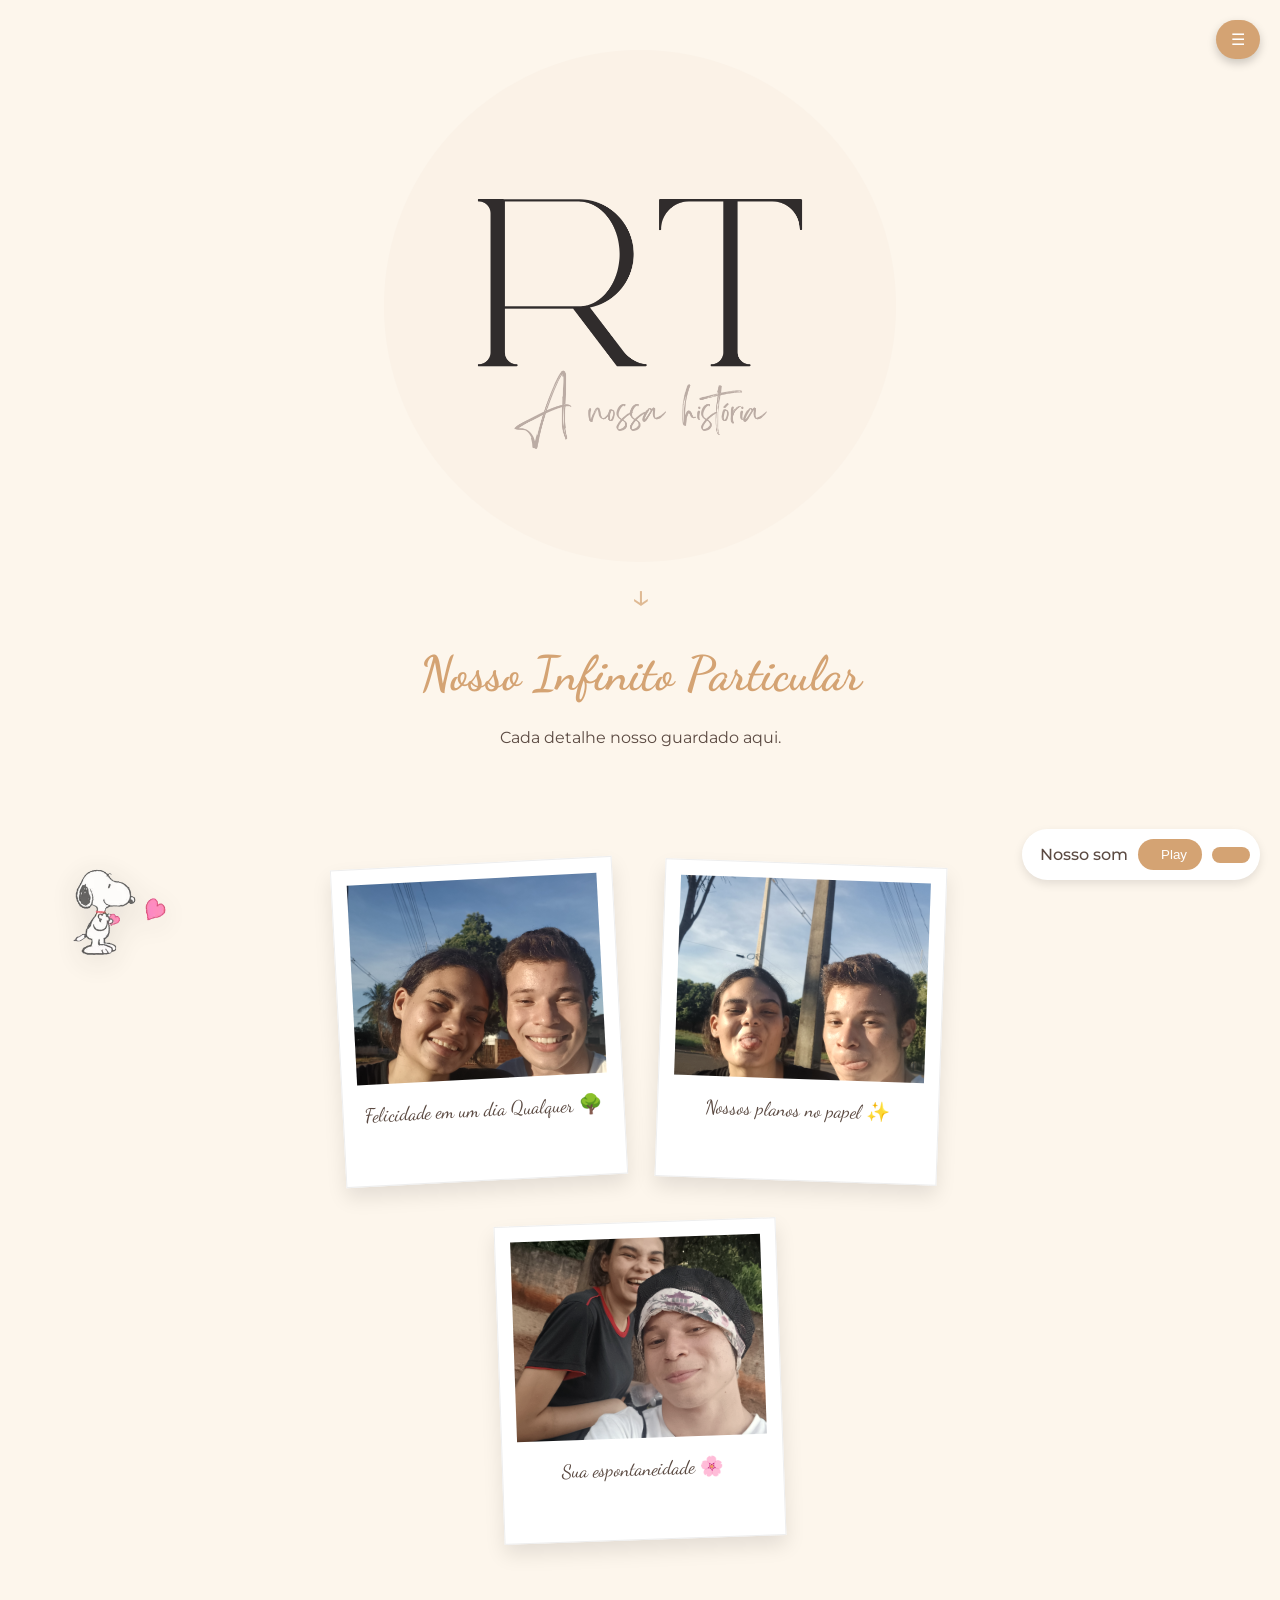
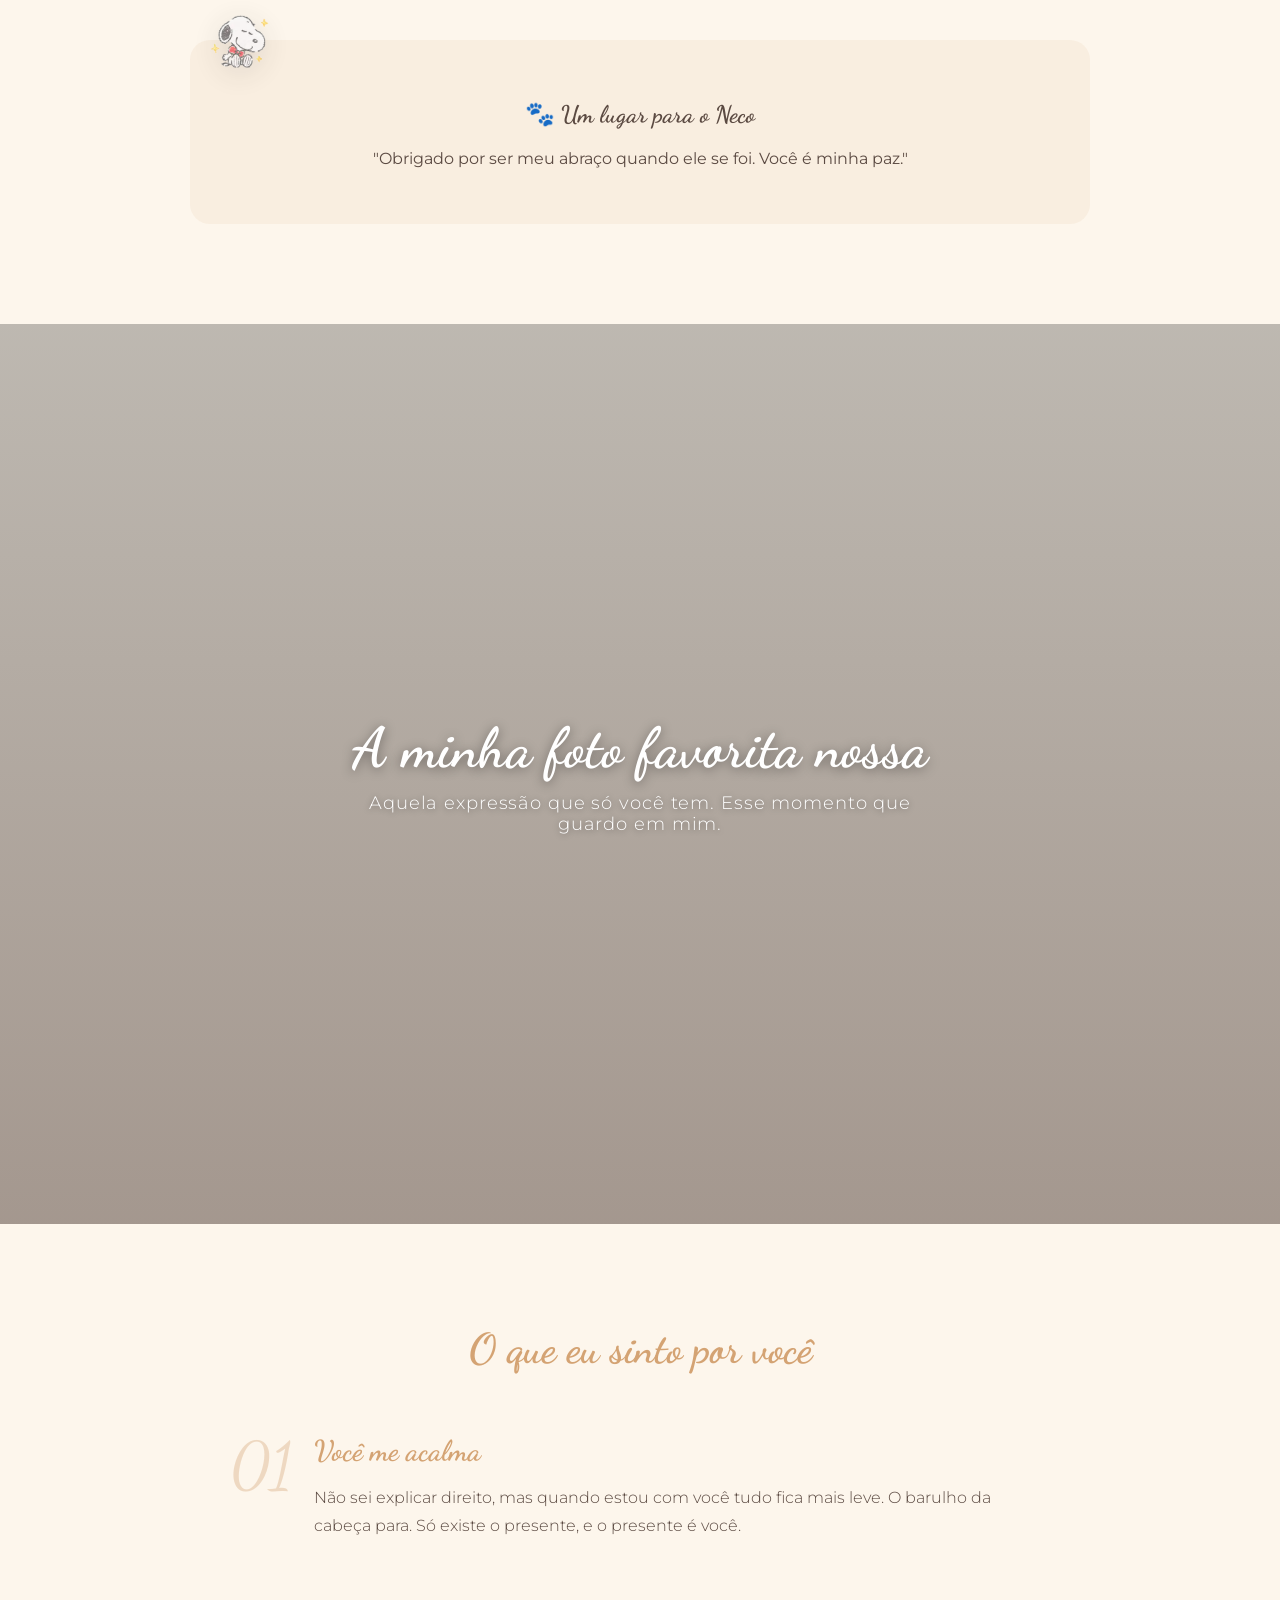
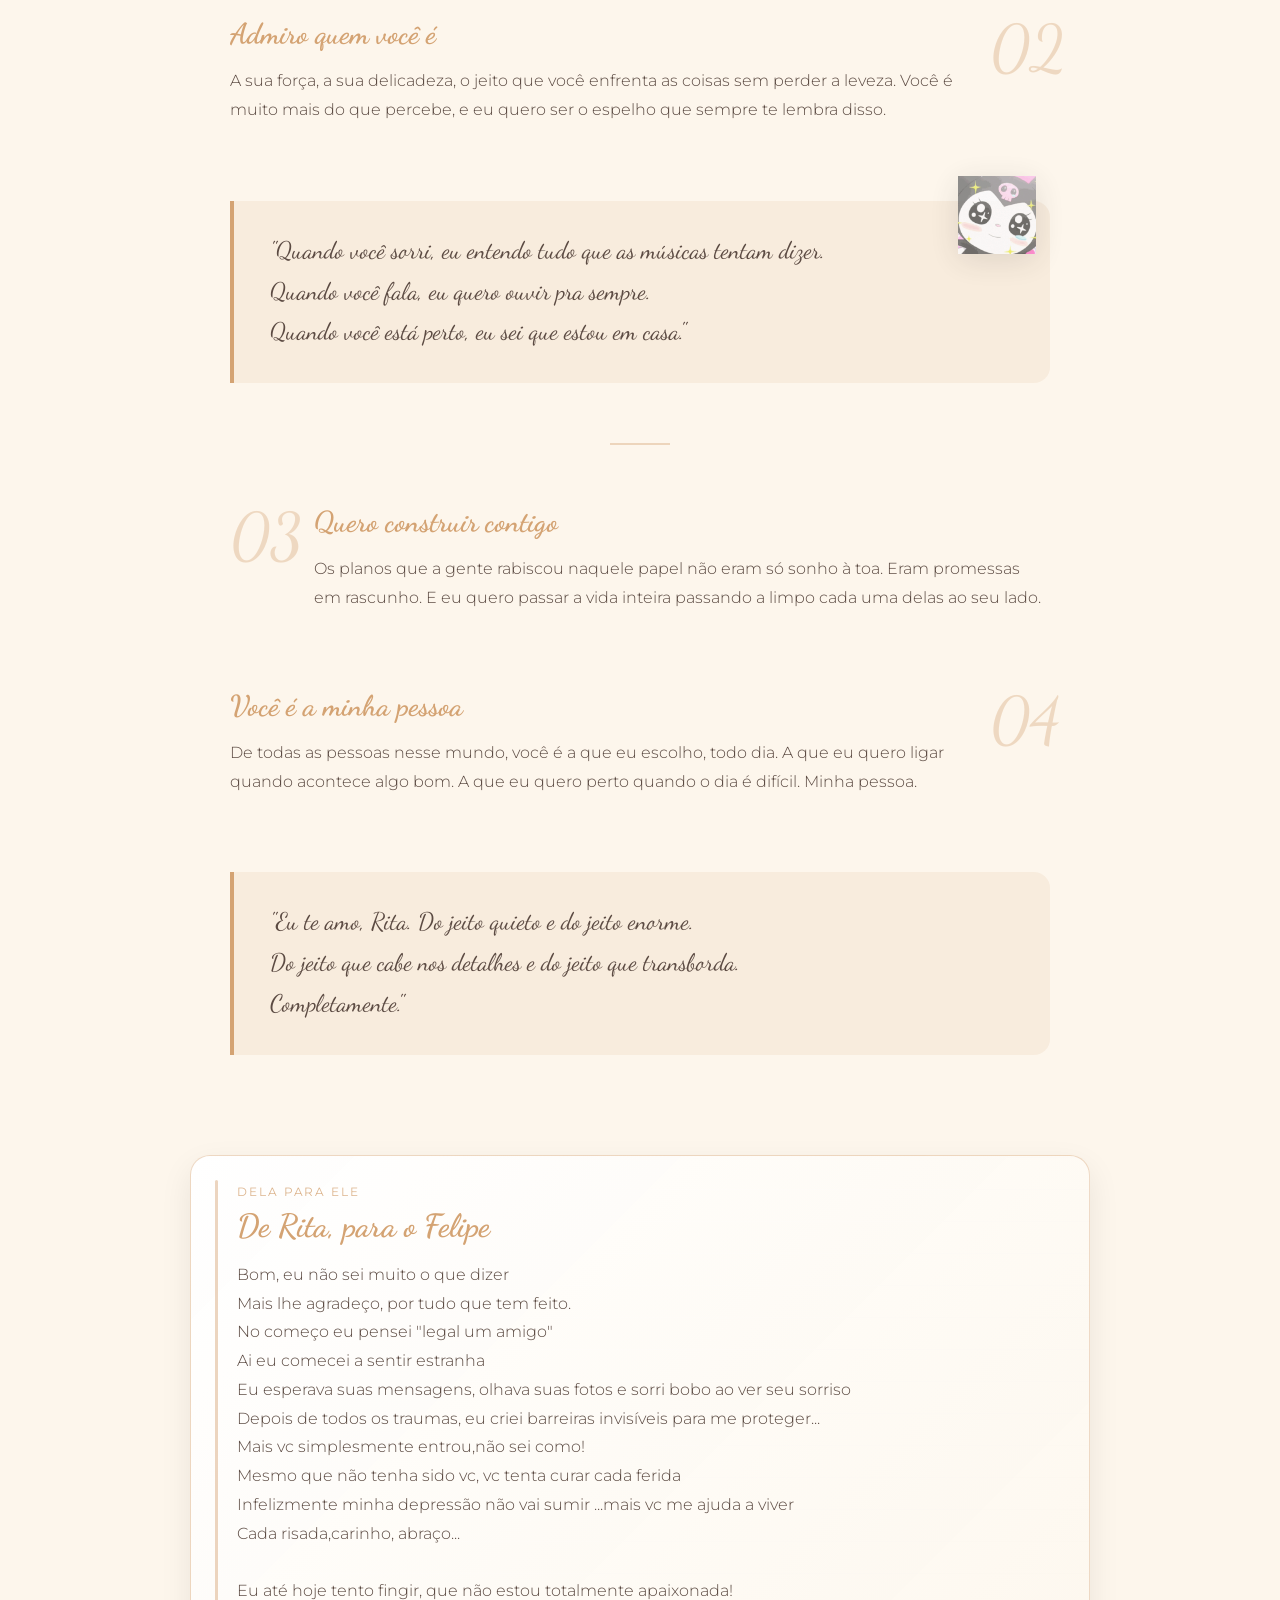
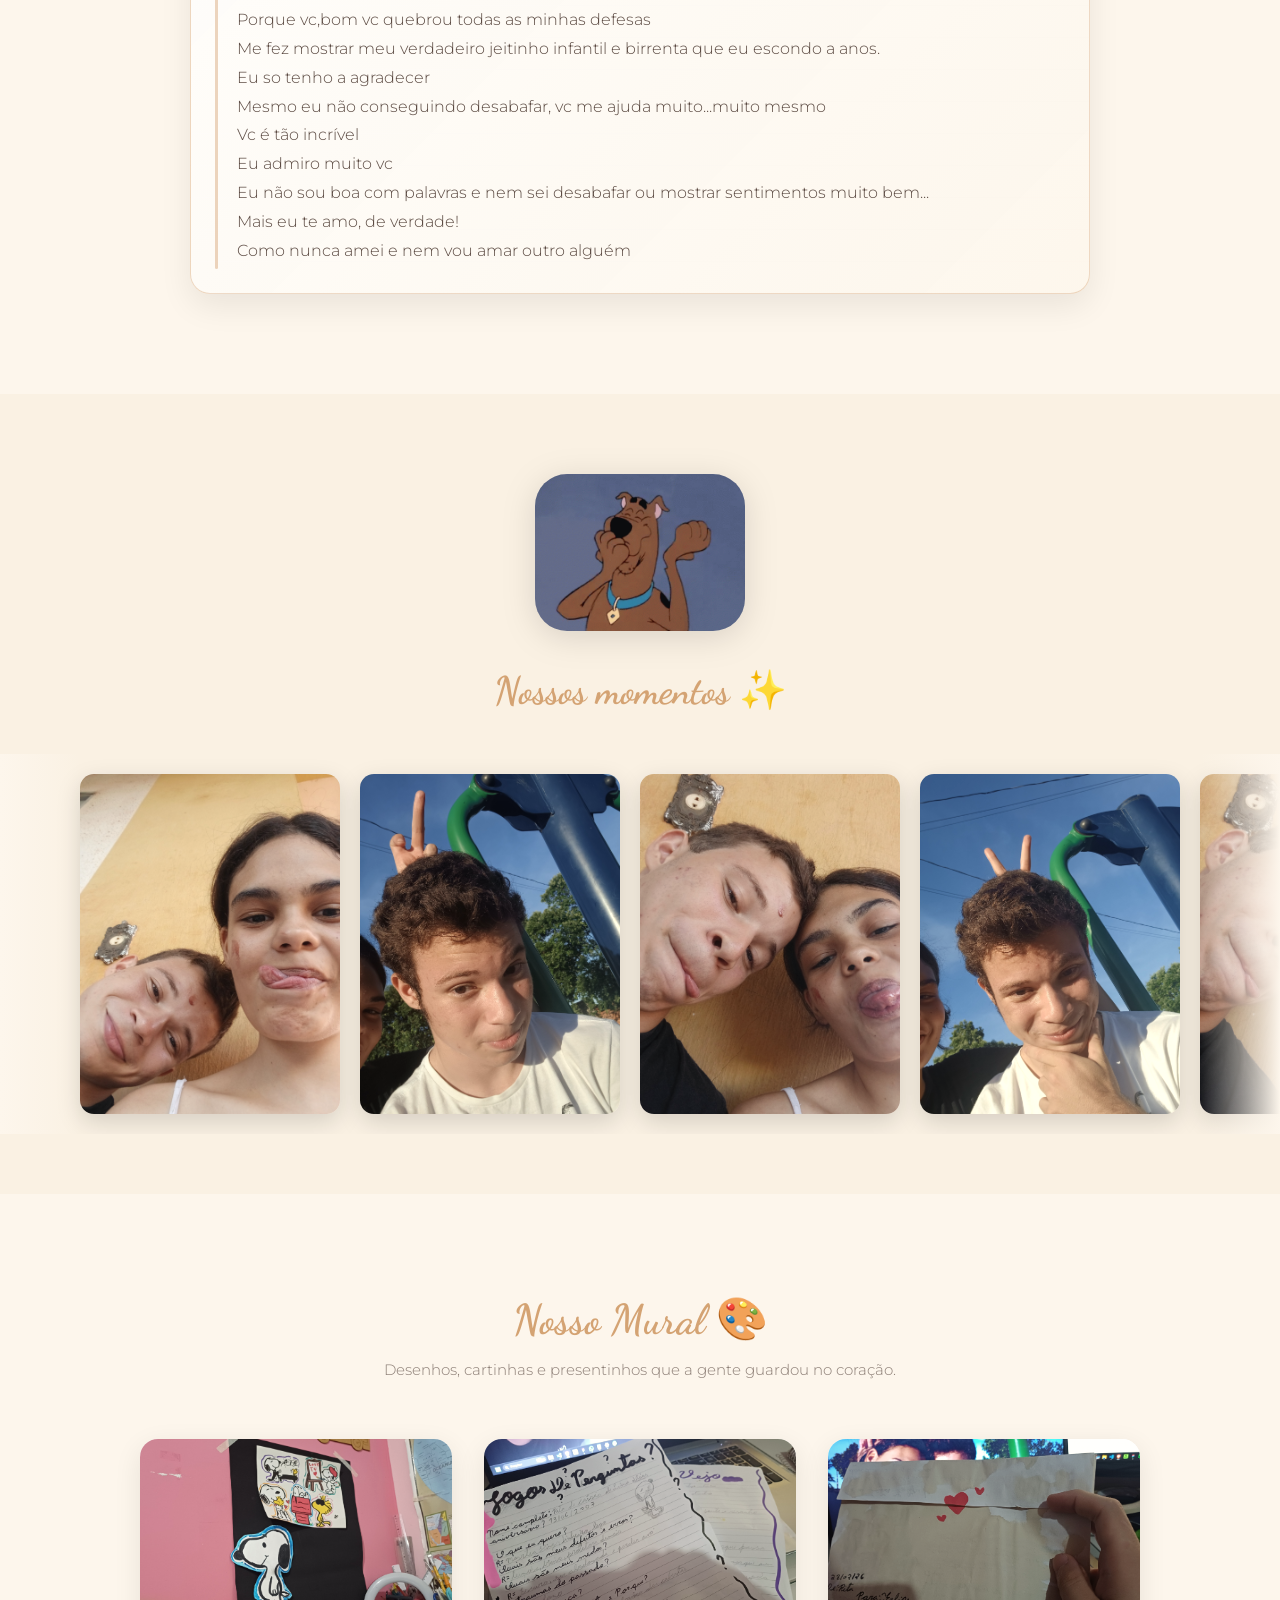
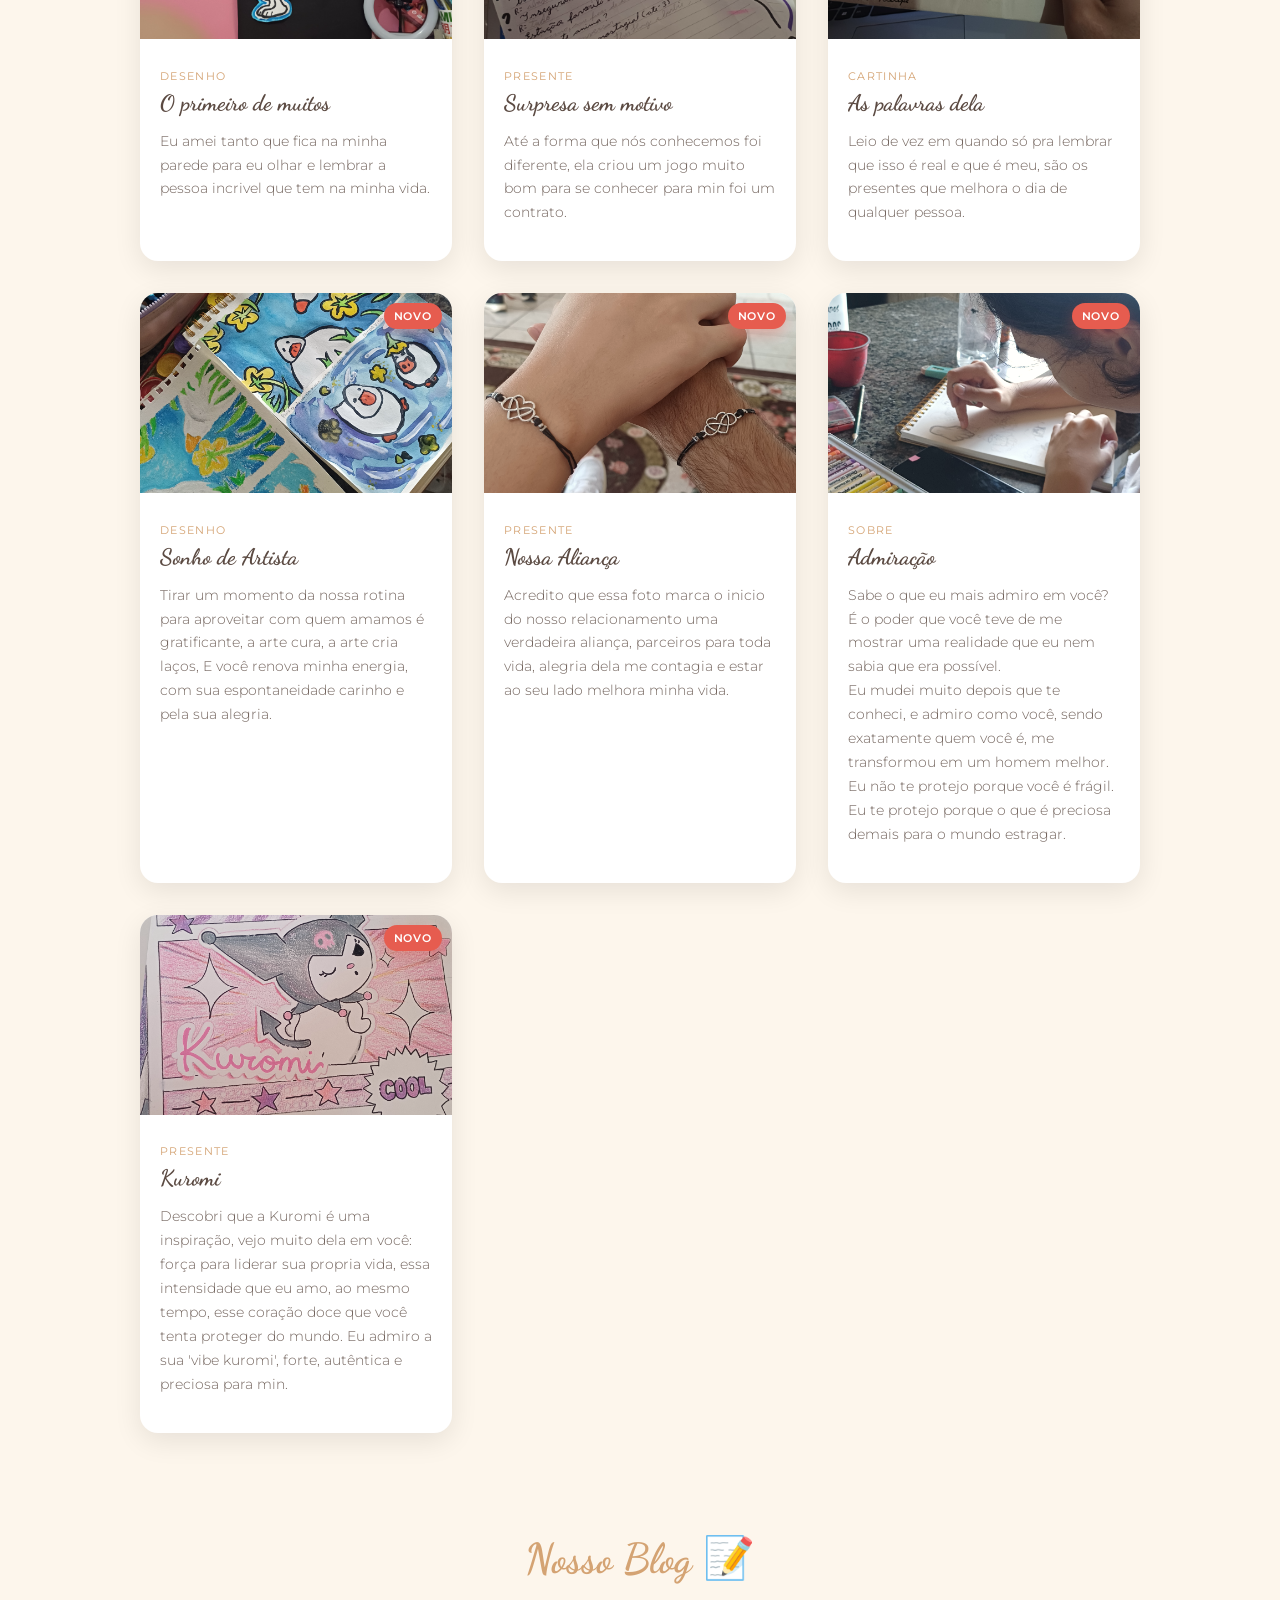
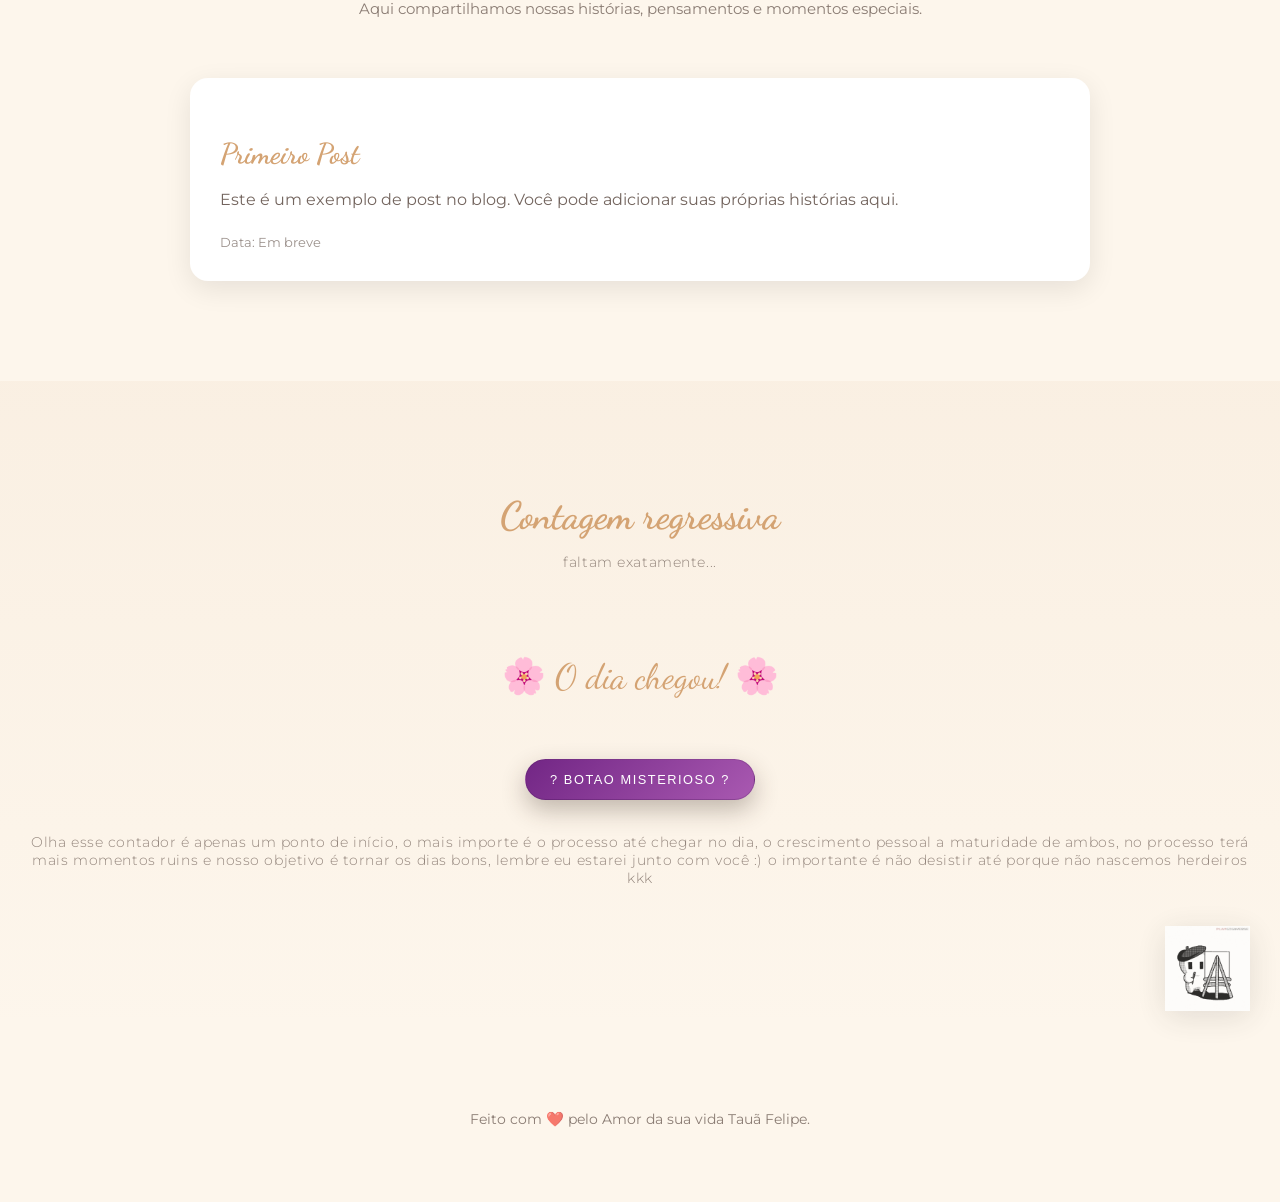
==== commit 108c2c35: "criando um botão de menu para auxiliar na navegação no site" ====
--- a/index.html
+++ b/index.html
@@ -25,6 +25,18 @@
         </div>
     </header>
 
+    <!-- Menu fixo -->
+    <details class="fixed-menu">
+        <summary class="fixed-menu-toggle">☰</summary>
+        <div class="fixed-menu-panel">
+            <a href="#feelings-section">Sentimentos</a>
+            <a href="#rita-section">Carta da Rita</a>
+            <a href="#mural-section">Mural</a>
+            <a href="#blog-section">Blog</a>
+            <a href="#countdown-section">Grande Dia</a>
+        </div>
+    </details>
+
     <div class="container" id="conteudo-principal">
         <div class="album">
             <div class="polaroid p1" onclick="abrirPolaroid('p1')">
@@ -63,7 +75,7 @@
     </section>
 
     <!-- ===== SESSÕES DE SENTIMENTOS ===== -->
-    <section class="feelings-section">
+    <section class="feelings-section" id="feelings-section">
         <h2 class="section-title">O que eu sinto por você</h2>
 
         <div class="feeling-card" id="fc1">
@@ -117,7 +129,7 @@
         </div>
     </section>
 
-    <section class="rita-section">
+    <section class="rita-section" id="rita-section">
         <div class="rita-card">
             <p class="letter-kicker">Dela para ele</p>
             <h2>De Rita, para o Felipe</h2>
@@ -225,7 +237,7 @@
     </div>
 
     <!-- ===== MURAL DE DESENHOS E PRESENTES ===== -->
-    <section class="mural-section">
+    <section class="mural-section" id="mural-section">
         <h2>Nosso Mural 🎨</h2>
         <p class="mural-subtitle">Desenhos, cartinhas e presentinhos que a gente guardou no coração.</p>
 
@@ -299,6 +311,21 @@
                 </div>
             </div>
 
+        </div>
+    </section>
+
+    <!-- ===== SEÇÃO DO BLOG ===== -->
+    <section class="blog-section" id="blog-section">
+        <h2>Nosso Blog 📝</h2>
+        <p>Aqui compartilhamos nossas histórias, pensamentos e momentos especiais.</p>
+
+        <div class="blog-posts">
+            <!-- Espaço para adicionar posts do blog -->
+            <div class="blog-post">
+                <h3>Primeiro Post</h3>
+                <p>Este é um exemplo de post no blog. Você pode adicionar suas próprias histórias aqui.</p>
+                <small>Data: Em breve</small>
+            </div>
         </div>
     </section>
 
@@ -481,7 +508,7 @@
             });
 
             // Anima os feeling cards, declarations e mural cards ao entrar na tela
-            const animItems = document.querySelectorAll('.feeling-card, .declaration-block, .mural-card, .rita-card, .love-letter-card');
+            const animItems = document.querySelectorAll('.feeling-card, .declaration-block, .mural-card, .rita-card, .love-letter-card, .blog-post');
             animItems.forEach(el => {
                 const rect = el.getBoundingClientRect();
                 if (rect.top < window.innerHeight - 80) {
--- a/style.css
+++ b/style.css
@@ -77,6 +77,62 @@
 .slide-call-btn:hover {
     color: #b87e49;
     opacity: 1;
+}
+
+.fixed-menu {
+    position: fixed;
+    top: 20px;
+    right: 20px;
+    z-index: 100;
+}
+
+.fixed-menu-toggle {
+    background: var(--accent-color);
+    color: white;
+    padding: 10px 15px;
+    border-radius: 50px;
+    box-shadow: 0 4px 10px rgba(0, 0, 0, 0.2);
+    font-size: 1rem;
+    font-weight: 500;
+    cursor: pointer;
+    list-style: none;
+    transition: background 0.3s ease, transform 0.2s ease;
+}
+
+.fixed-menu-toggle::-webkit-details-marker {
+    display: none;
+}
+
+.fixed-menu-toggle:hover {
+    background: #b87e49;
+    transform: translateY(-2px);
+}
+
+.fixed-menu-panel {
+    margin-top: 10px;
+    background: var(--polaroid-white);
+    border-radius: 16px;
+    box-shadow: 0 8px 20px rgba(0, 0, 0, 0.12);
+    padding: 10px;
+    display: flex;
+    flex-direction: column;
+    gap: 8px;
+}
+
+.fixed-menu:not([open]) .fixed-menu-panel {
+    display: none;
+}
+
+.fixed-menu-panel a {
+    color: var(--text-color);
+    text-decoration: none;
+    padding: 8px 12px;
+    border-radius: 12px;
+    transition: background 0.2s ease;
+}
+
+.fixed-menu-panel a:hover {
+    background: rgba(212, 163, 115, 0.15);
 }
 
 @keyframes slideBounce {
@@ -804,6 +860,67 @@
     opacity: 0.85;
 }
 
+/* ===== SEÇÃO DO BLOG ===== */
+.blog-section {
+    max-width: 900px;
+    margin: 100px auto;
+    padding: 0 20px;
+    text-align: center;
+}
+
+.blog-section h2 {
+    font-family: 'Dancing Script', cursive;
+    font-size: 2.6rem;
+    color: var(--accent-color);
+    margin-bottom: 12px;
+}
+
+.blog-section p {
+    font-size: 0.95rem;
+    opacity: 0.7;
+    margin-bottom: 60px;
+}
+
+.blog-posts {
+    display: grid;
+    gap: 40px;
+}
+
+.blog-post {
+    background: var(--polaroid-white);
+    border-radius: 18px;
+    box-shadow: 0 8px 28px rgba(0, 0, 0, 0.09);
+    padding: 30px;
+    text-align: left;
+    opacity: 0;
+    transform: translateY(40px);
+    transition: opacity 0.6s ease, transform 0.6s ease;
+}
+
+.blog-post.visible {
+    opacity: 1;
+    transform: translateY(0);
+}
+
+.blog-post h3 {
+    font-family: 'Dancing Script', cursive;
+    font-size: 1.8rem;
+    color: var(--accent-color);
+    margin-bottom: 15px;
+}
+
+.blog-post p {
+    font-size: 1rem;
+    line-height: 1.6;
+    margin-bottom: 20px;
+    opacity: 0.85;
+}
+
+.blog-post small {
+    font-size: 0.8rem;
+    opacity: 0.6;
+}
+
 /* ===== CONTADOR REGRESSIVO ===== */
 .countdown-section {
     text-align: center;
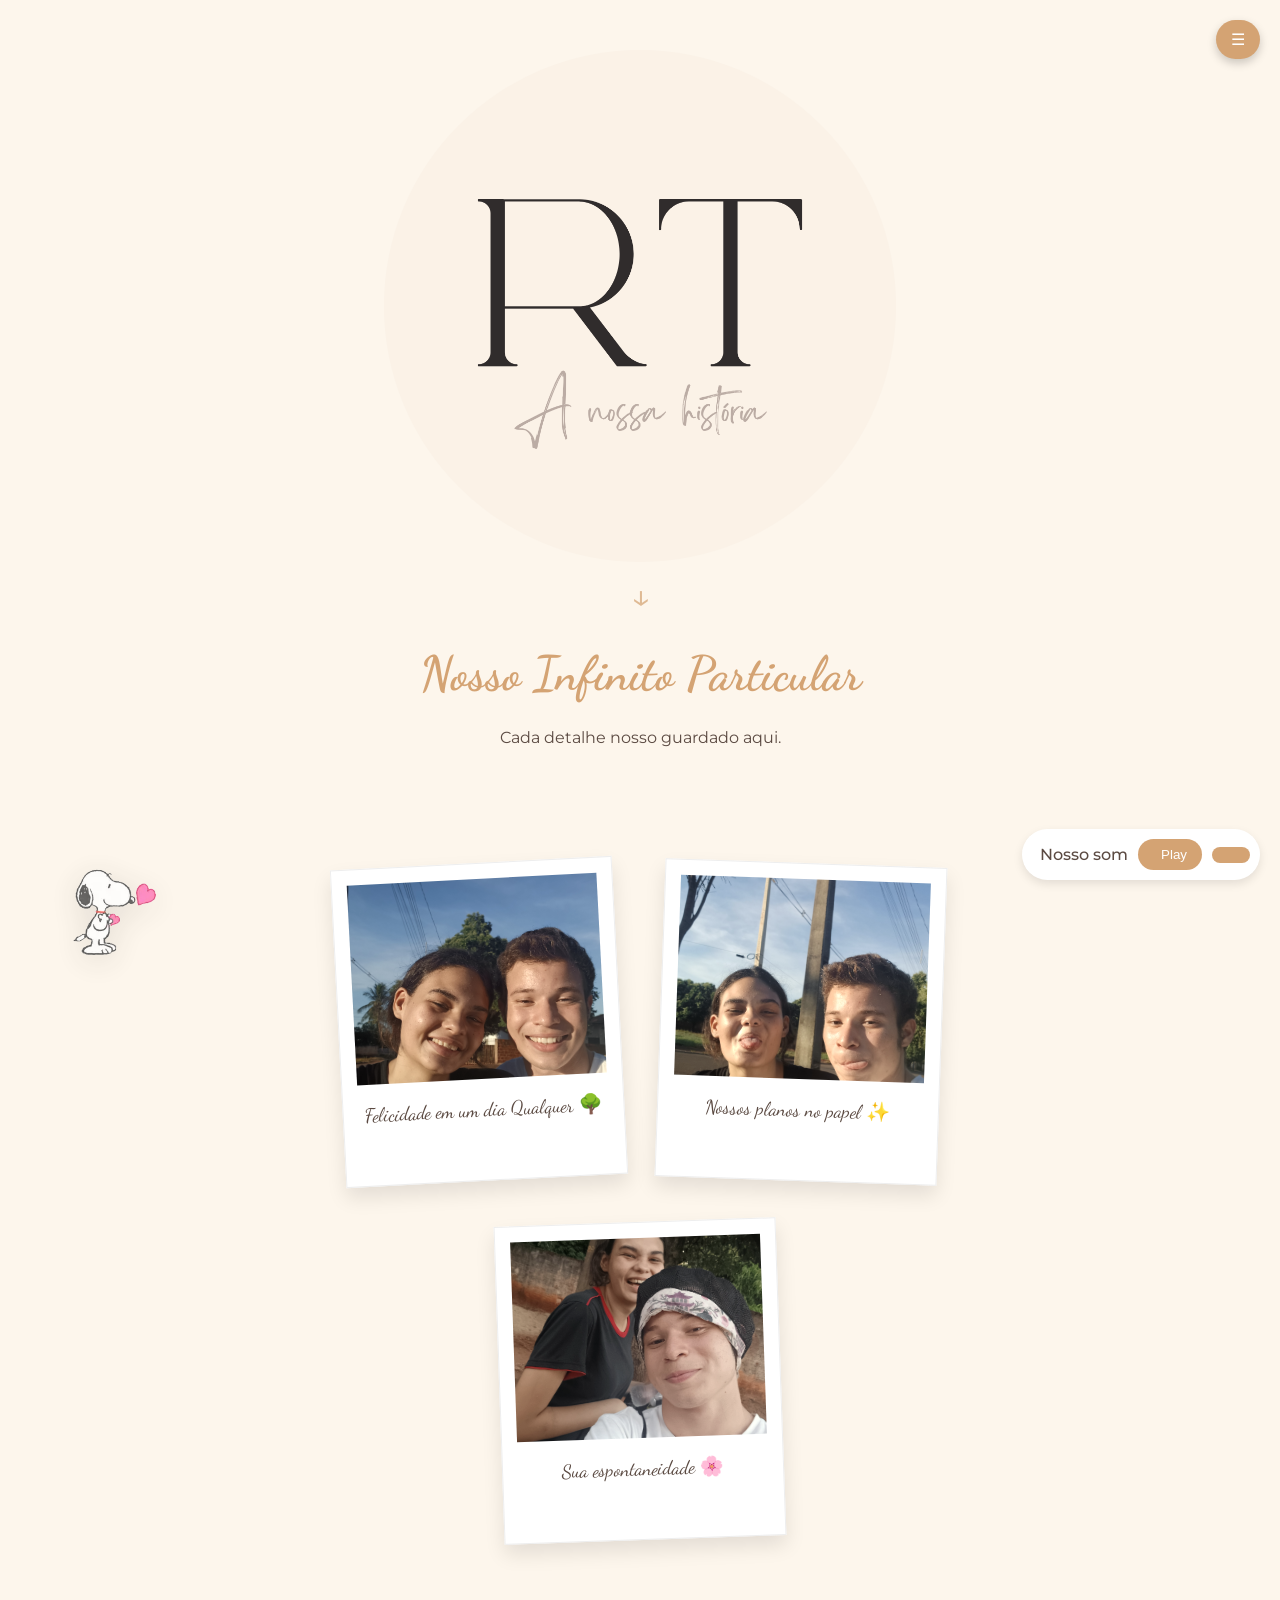
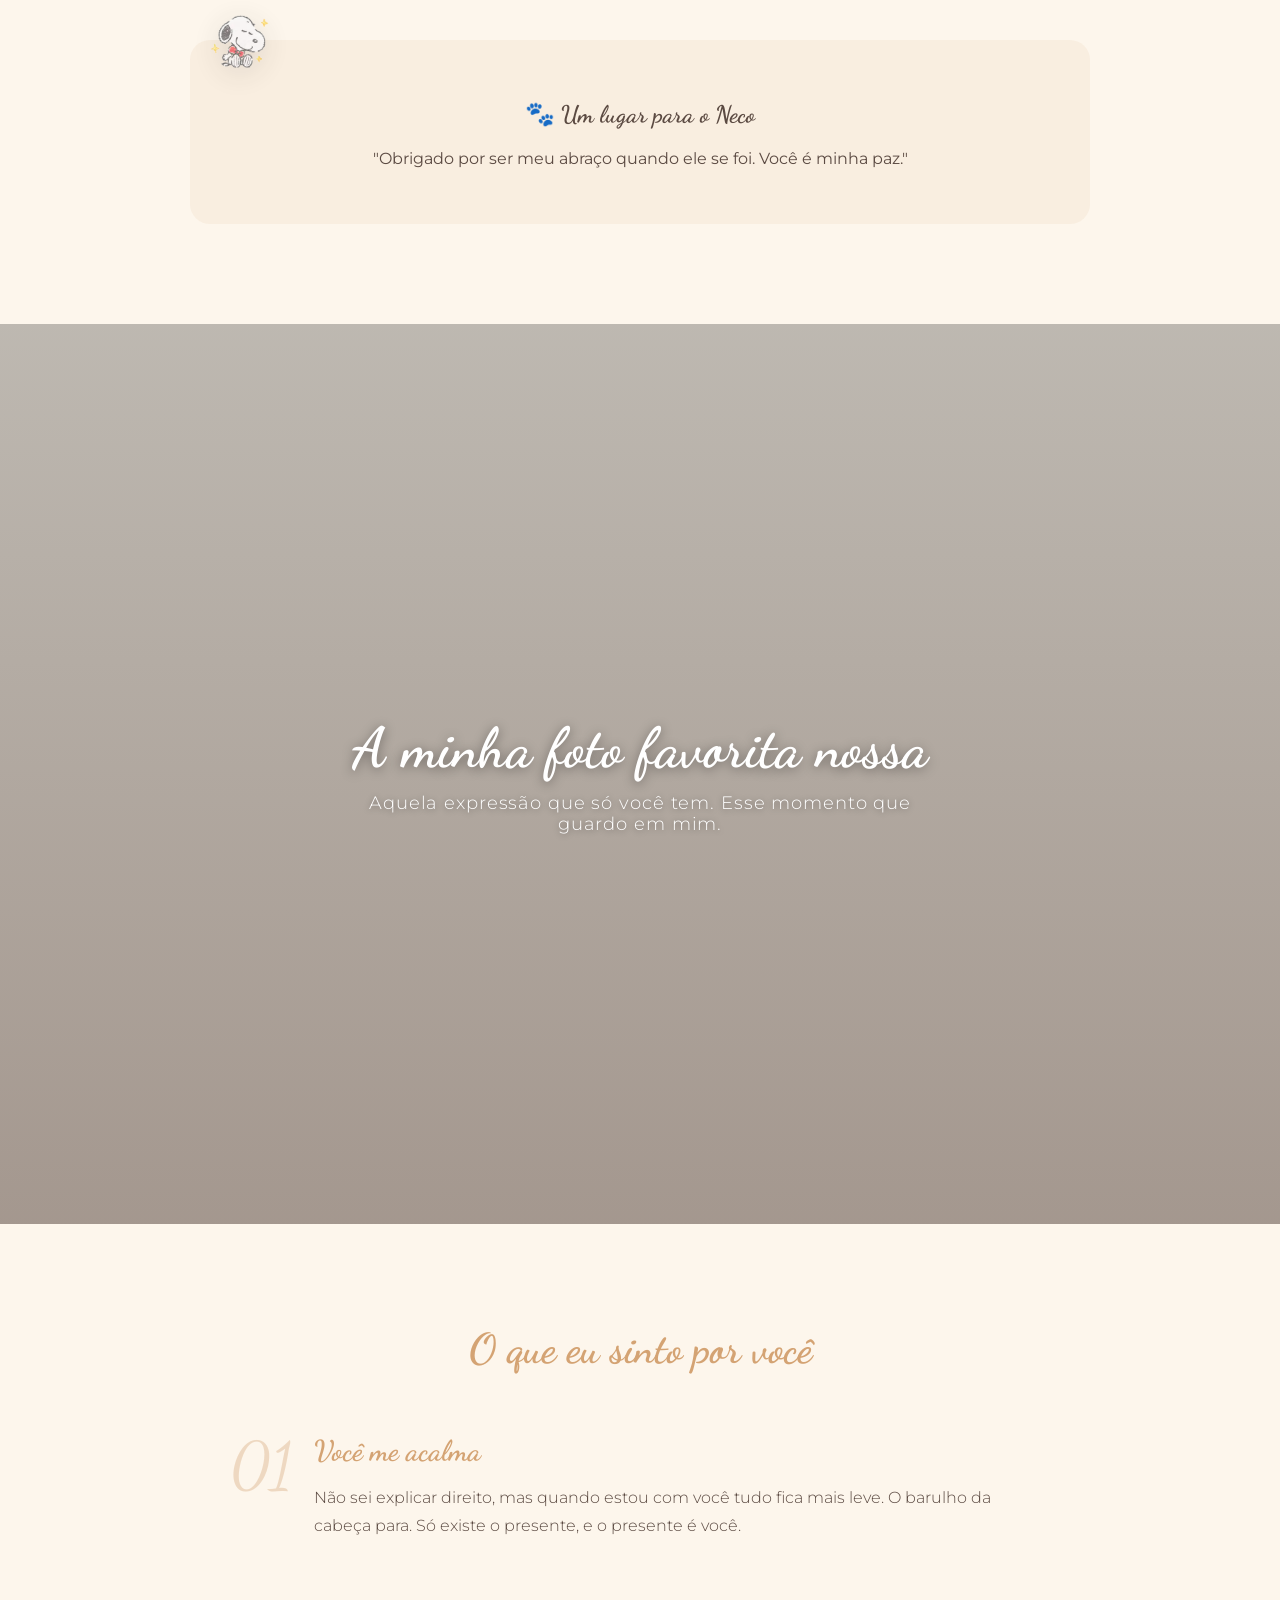
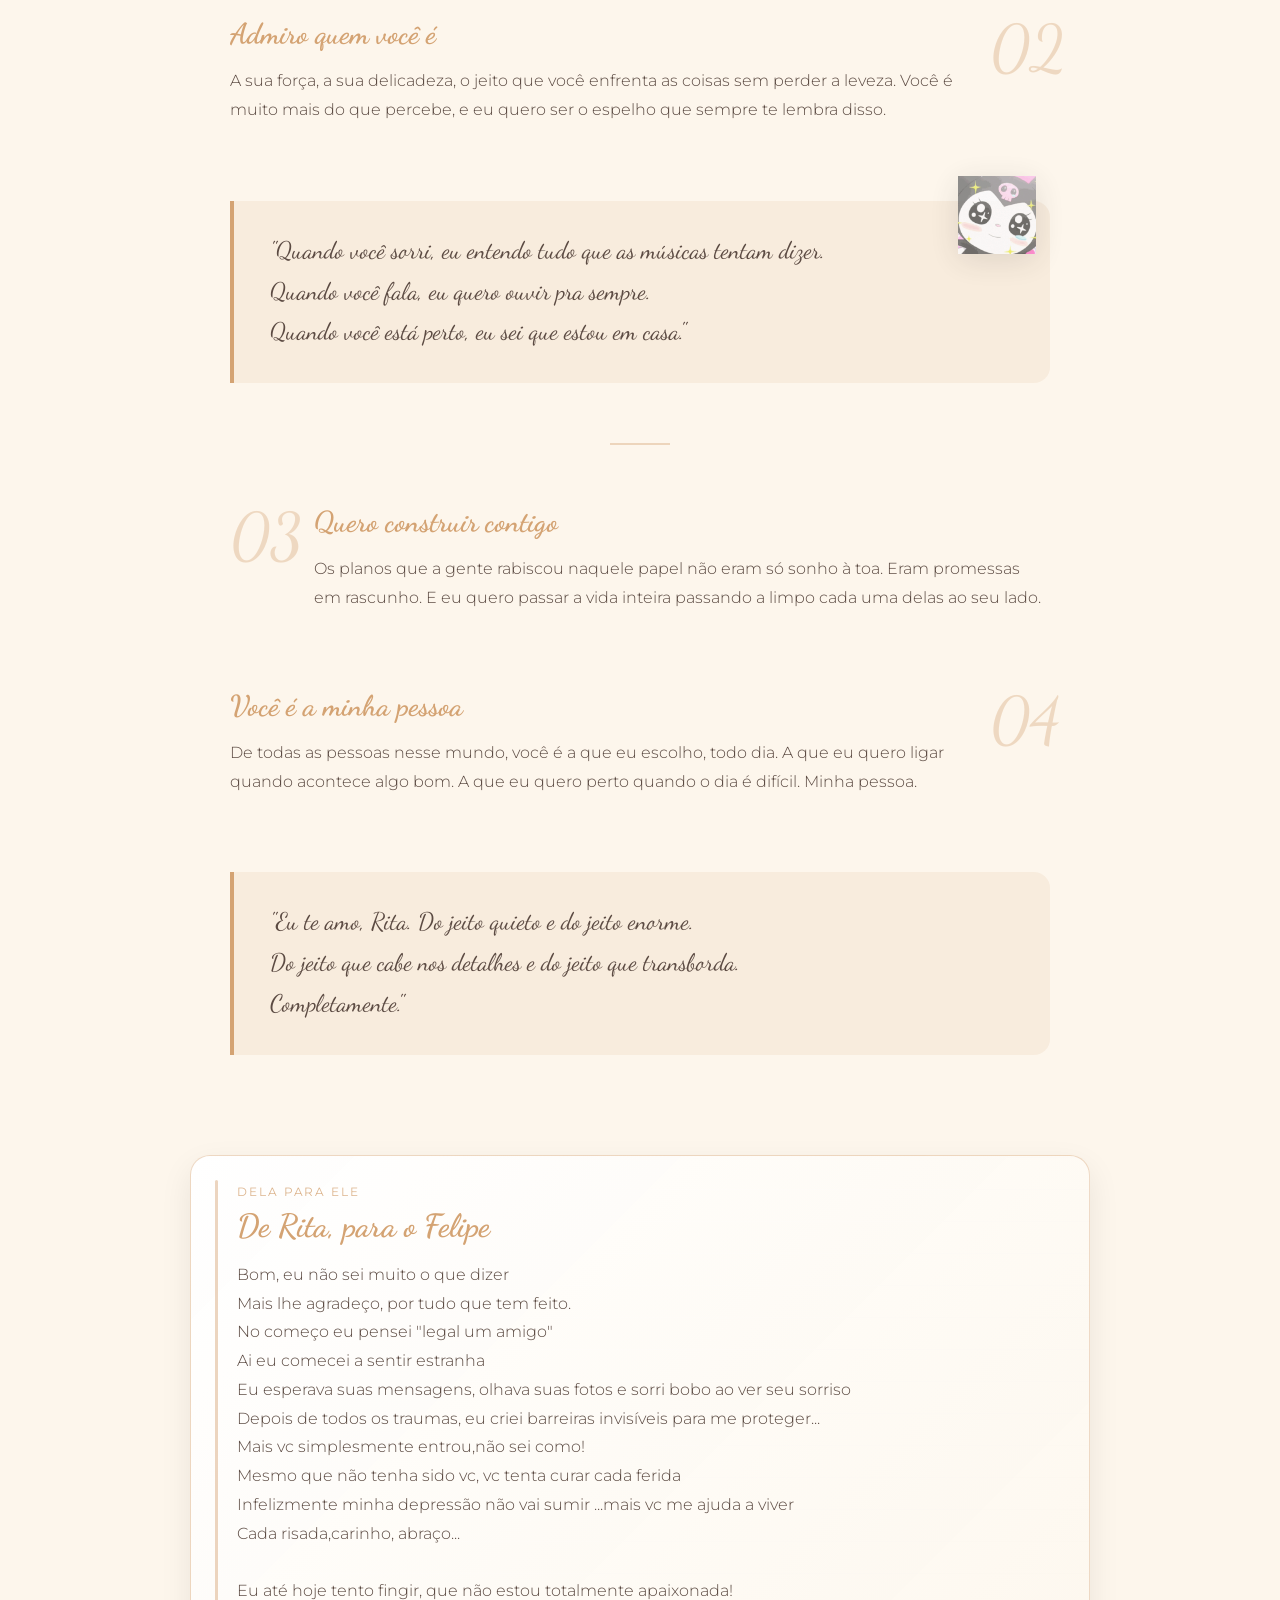
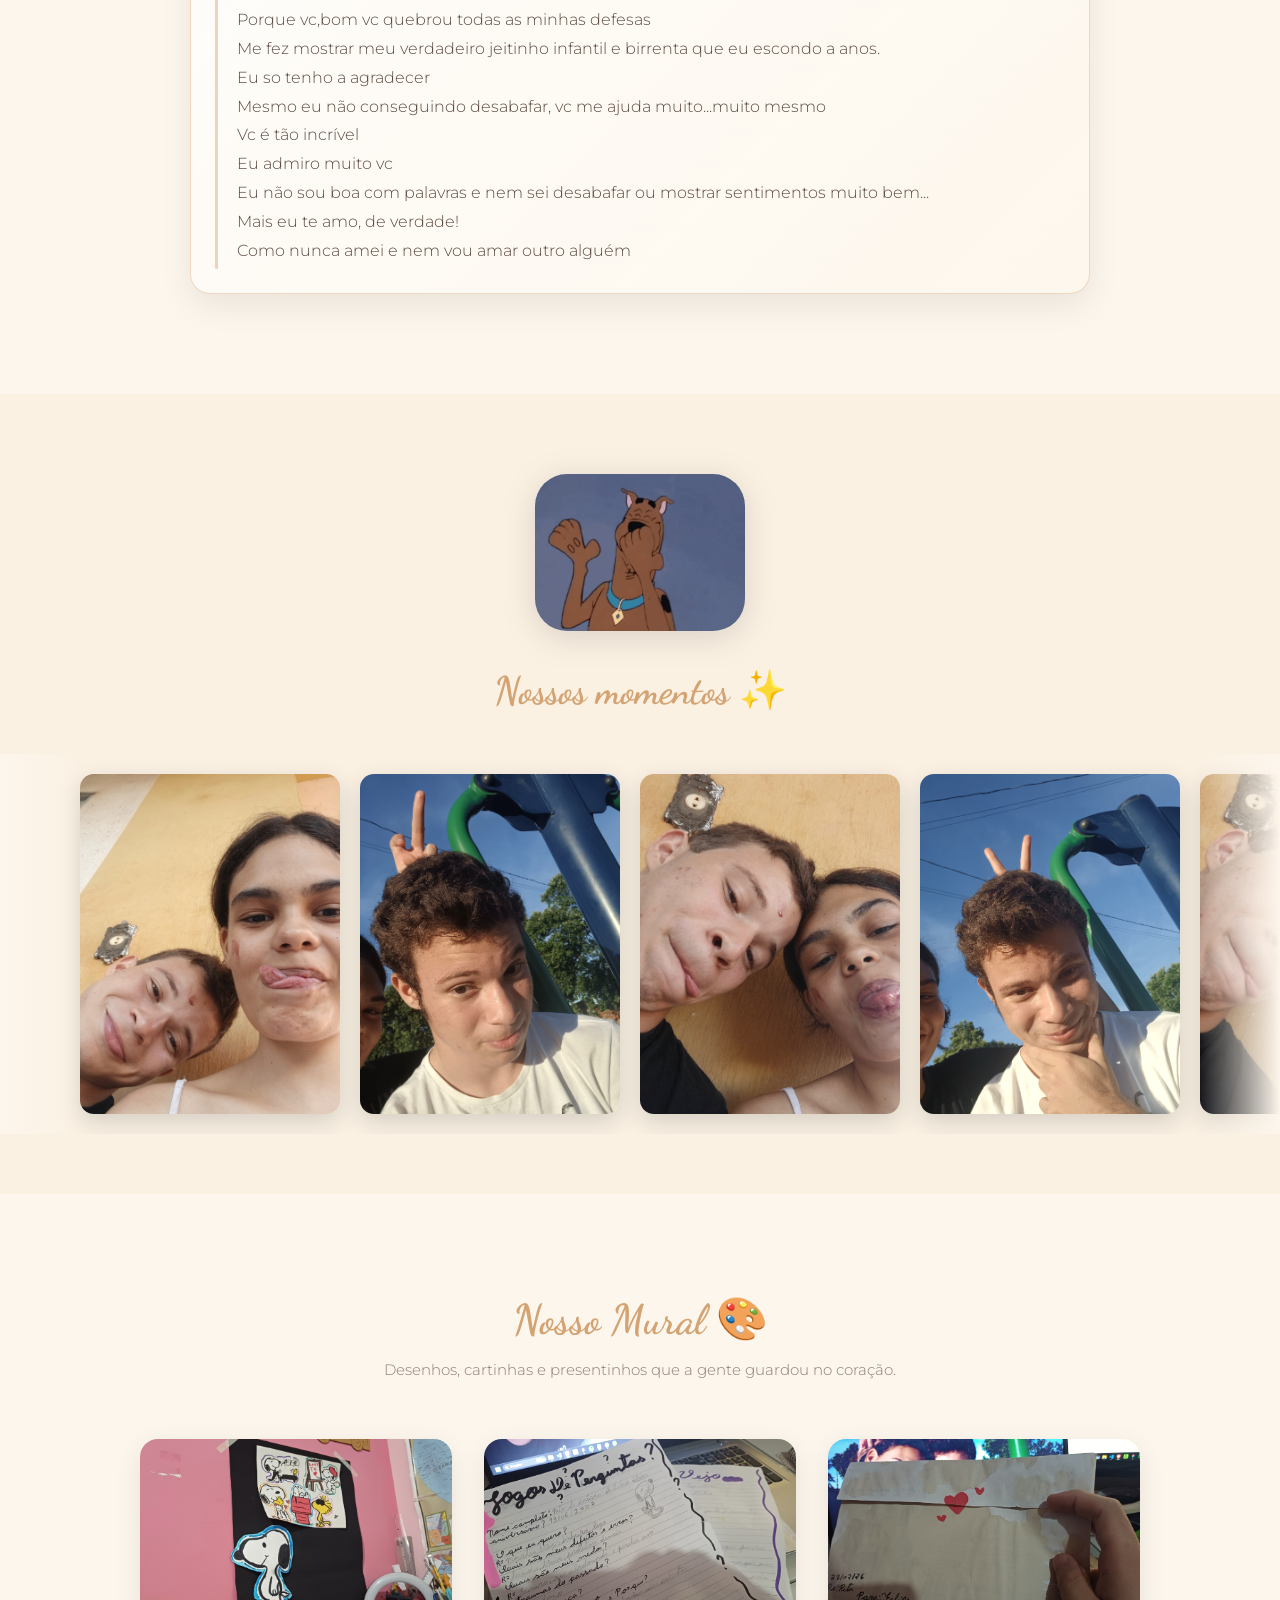
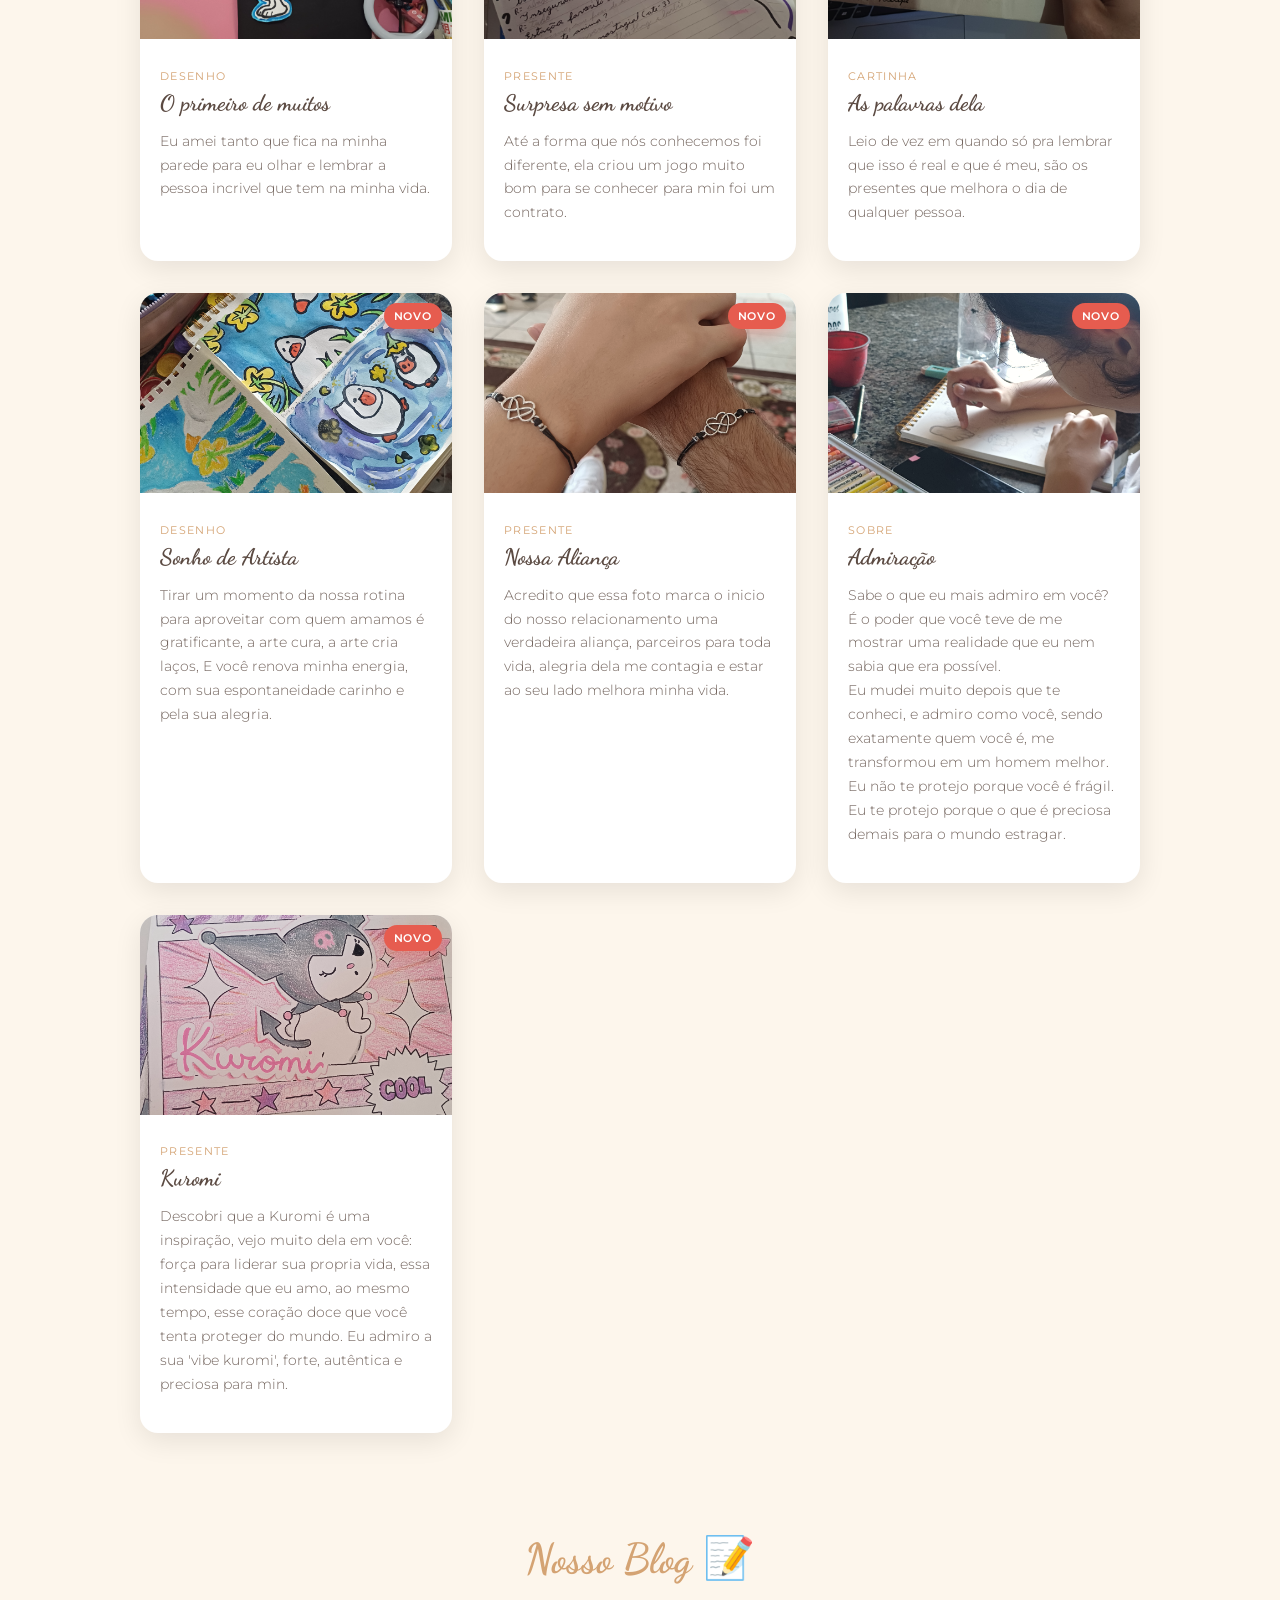
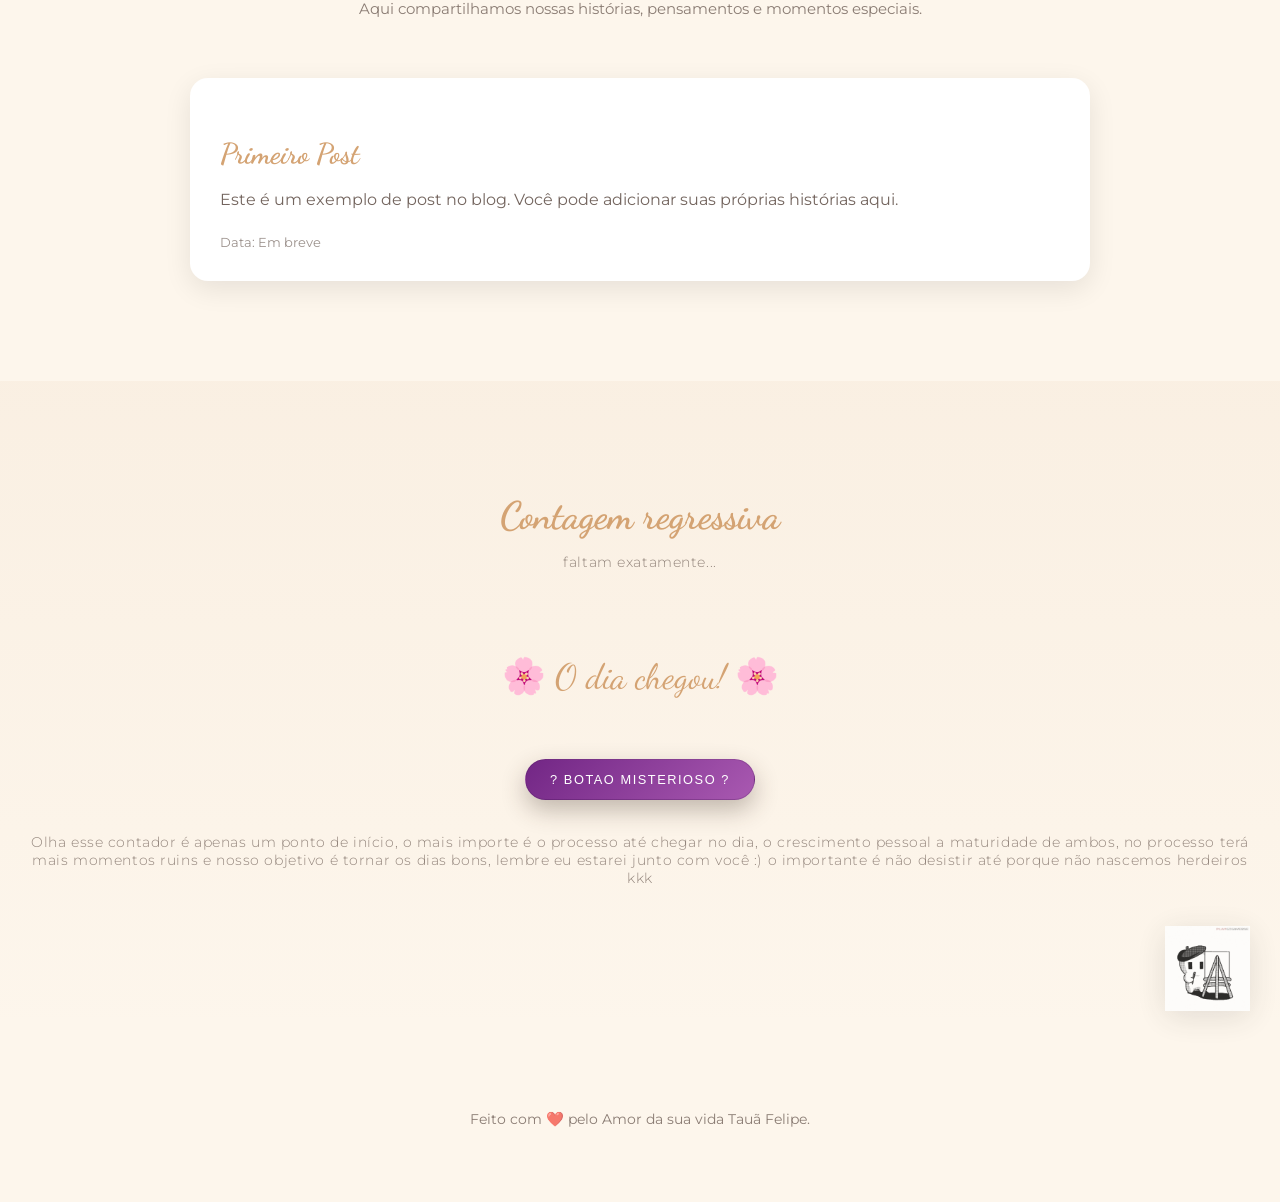
==== commit 9ee1bb75: "ajustando o dia de finalização da surpresa da rita" ====
--- a/index.html
+++ b/index.html
@@ -540,7 +540,7 @@
         // ===== MURAL =====
         // ===== CONTADOR REGRESSIVO =====
         (function contagem() {
-            const alvo = new Date('2026-06-16T00:00:00');
+            const alvo = new Date('2026-06-13T00:00:00');
             const countdownBoxes = document.getElementById('countdownBoxes');
             const mysteryArea = document.getElementById('mysteryArea');
 
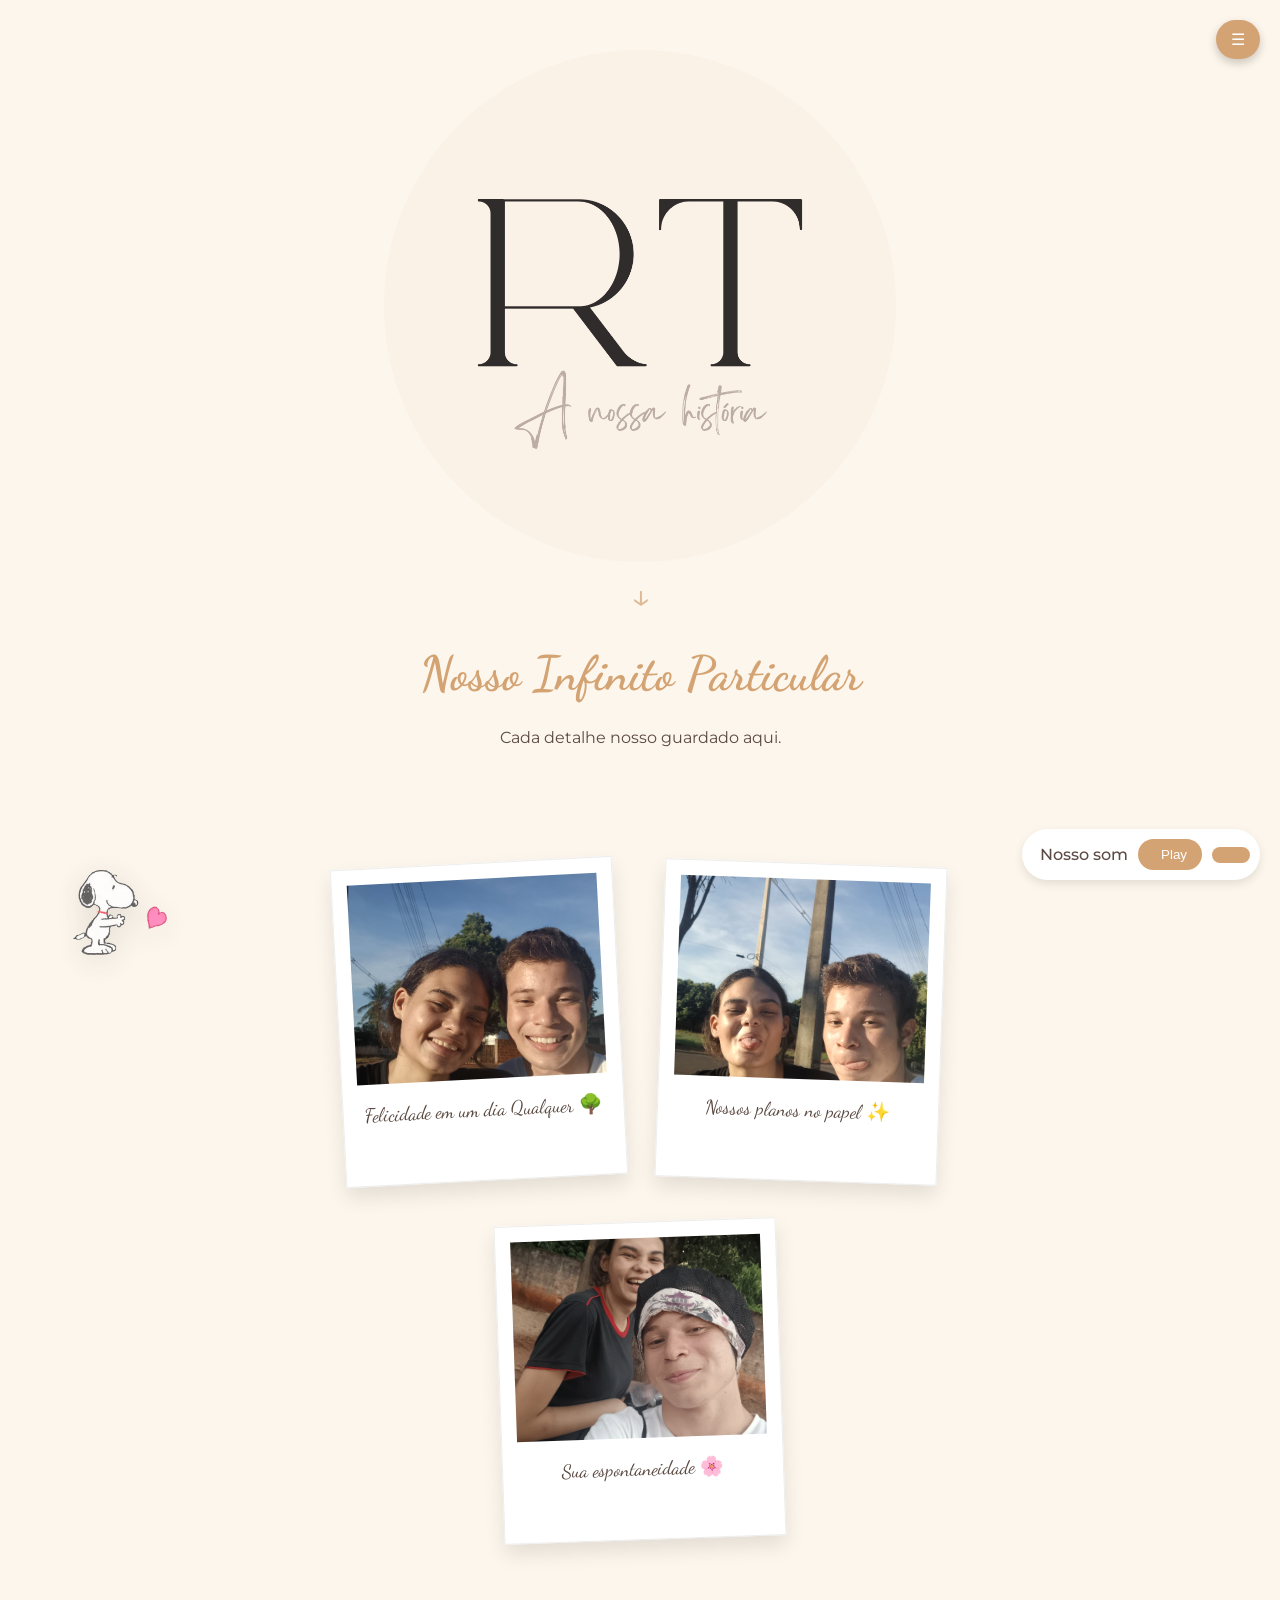
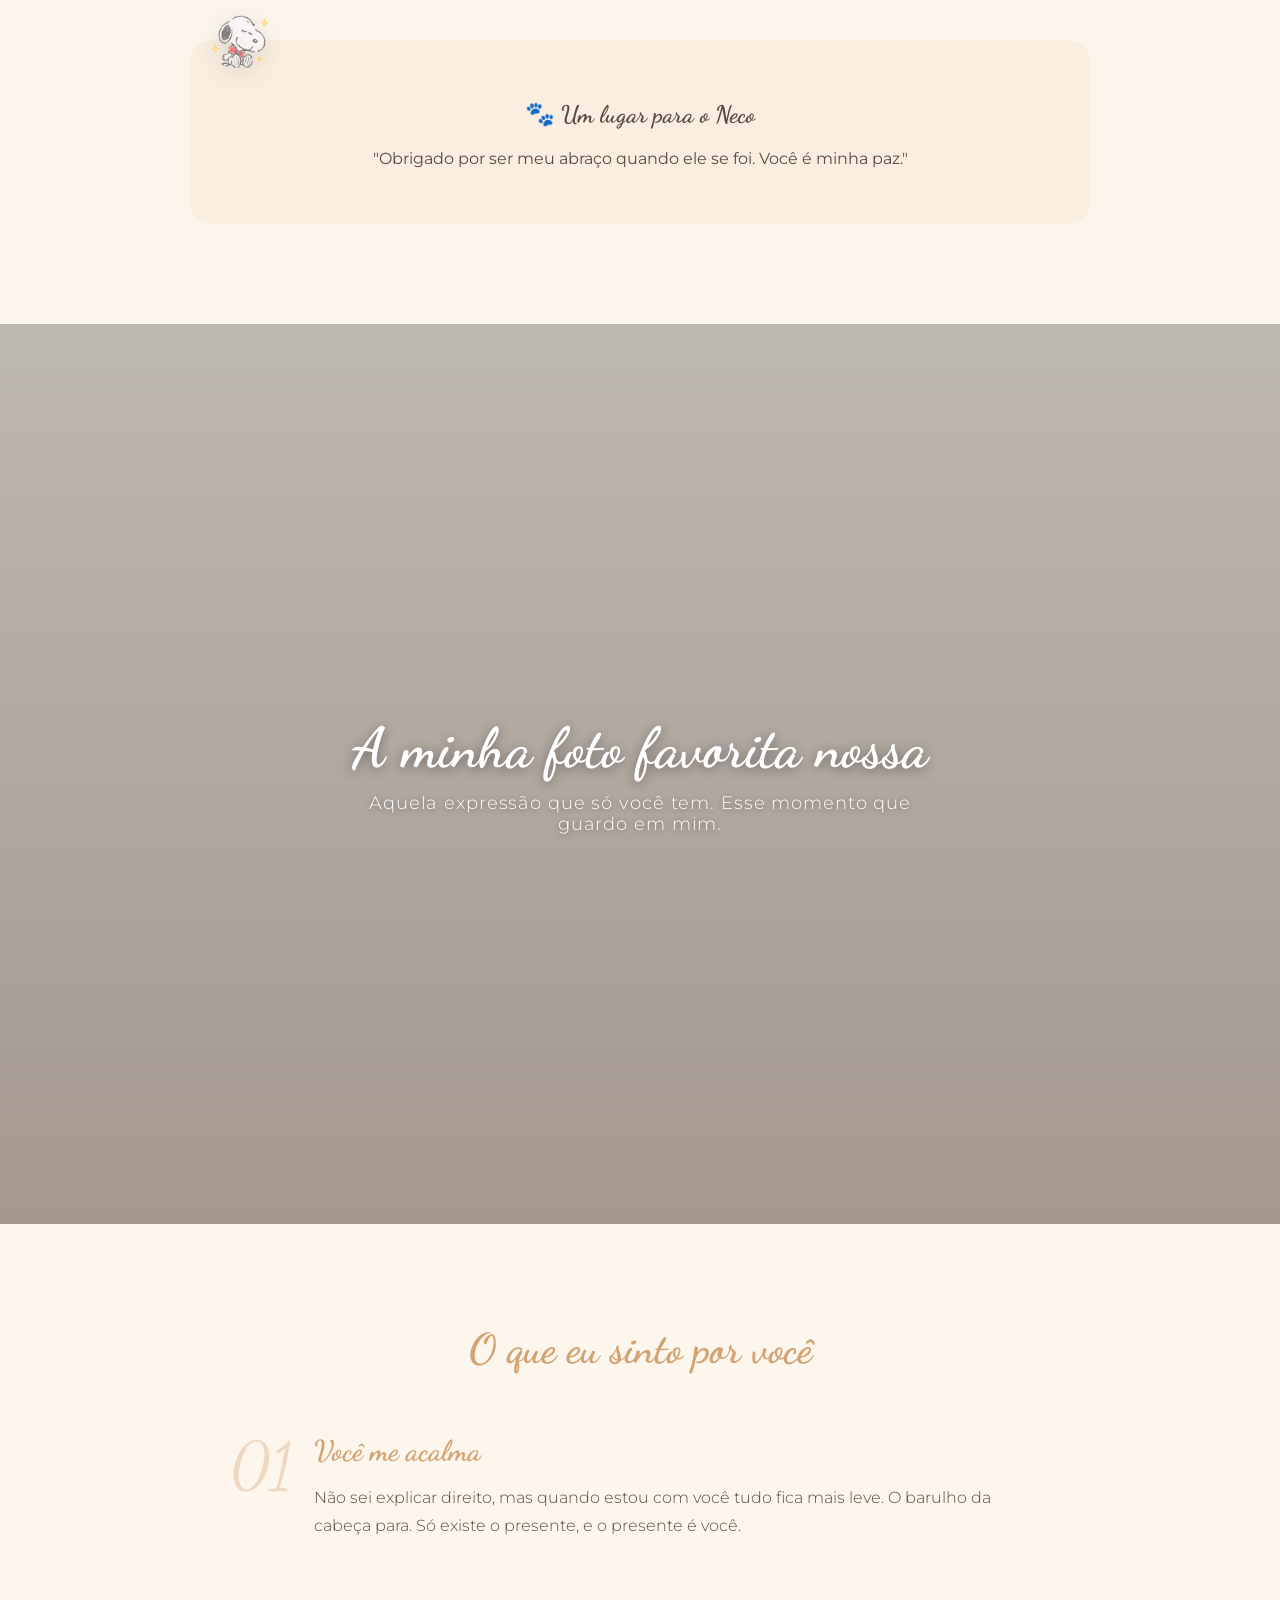
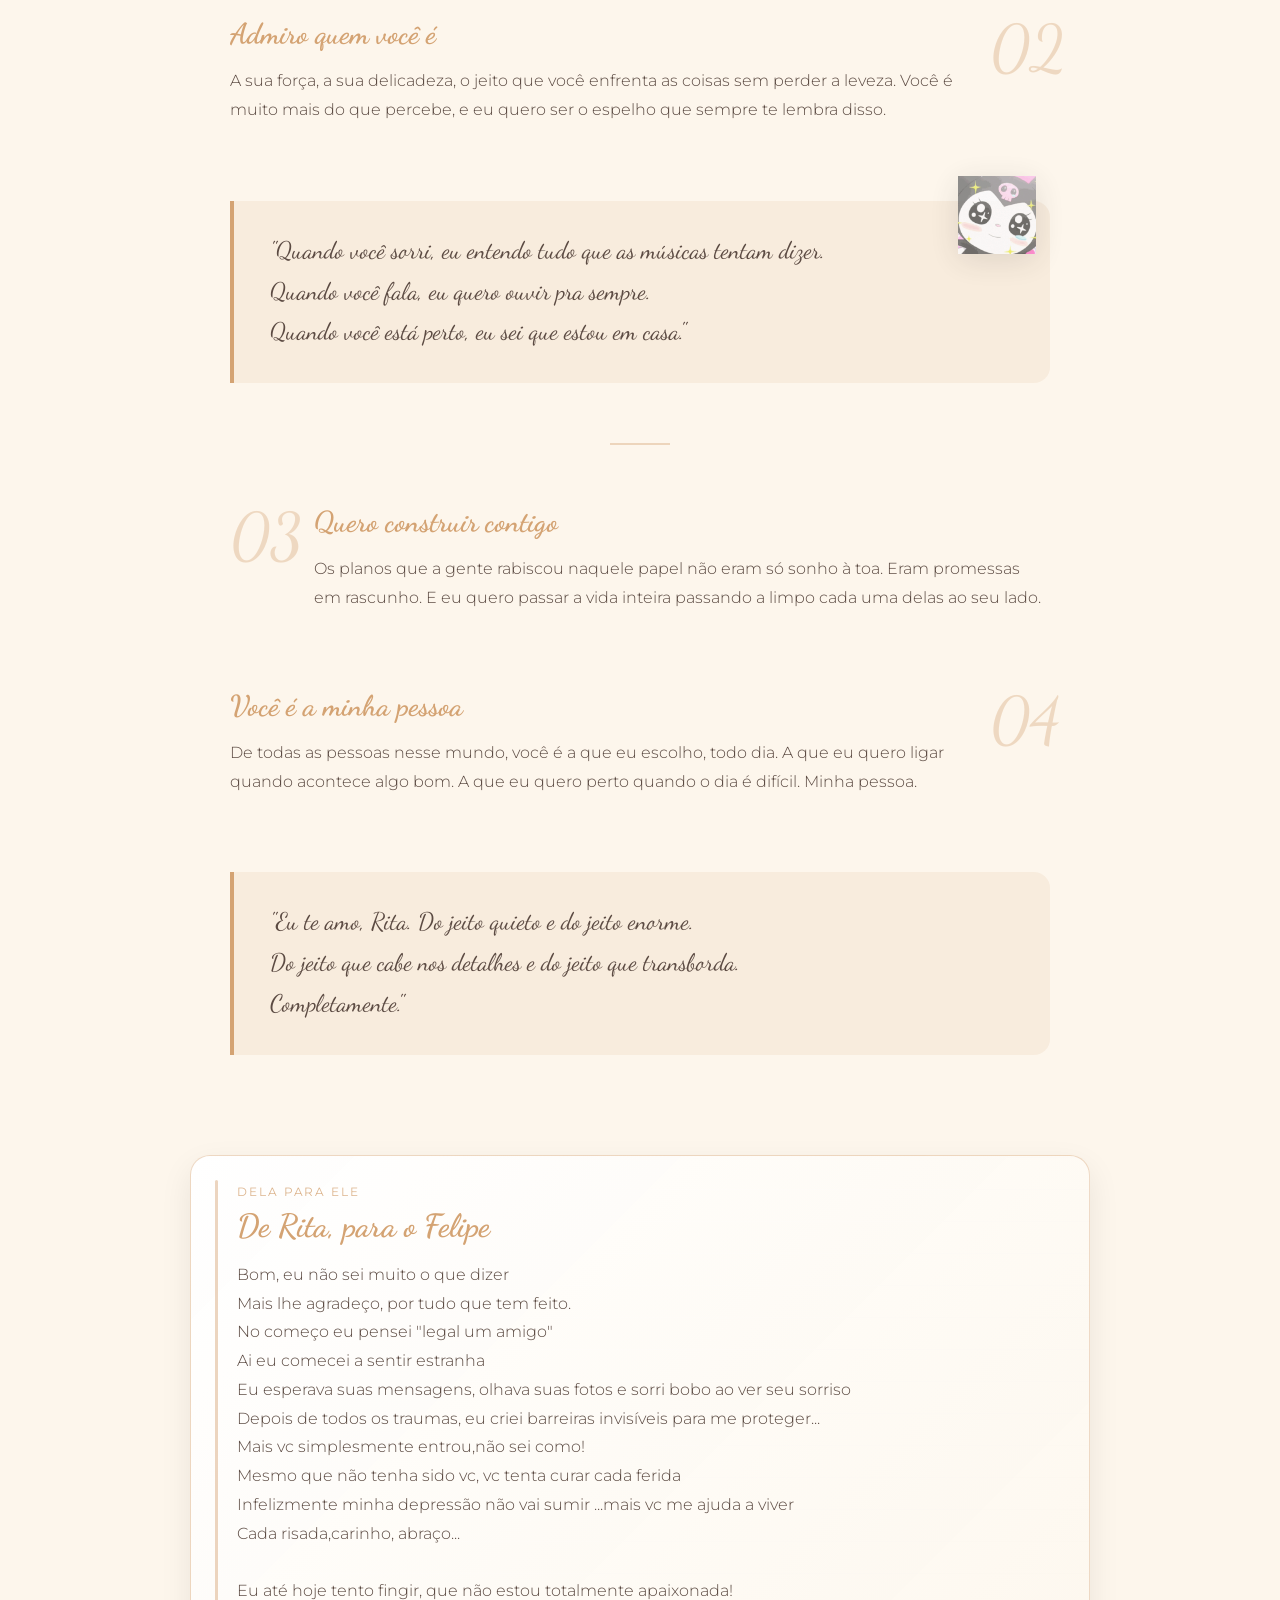
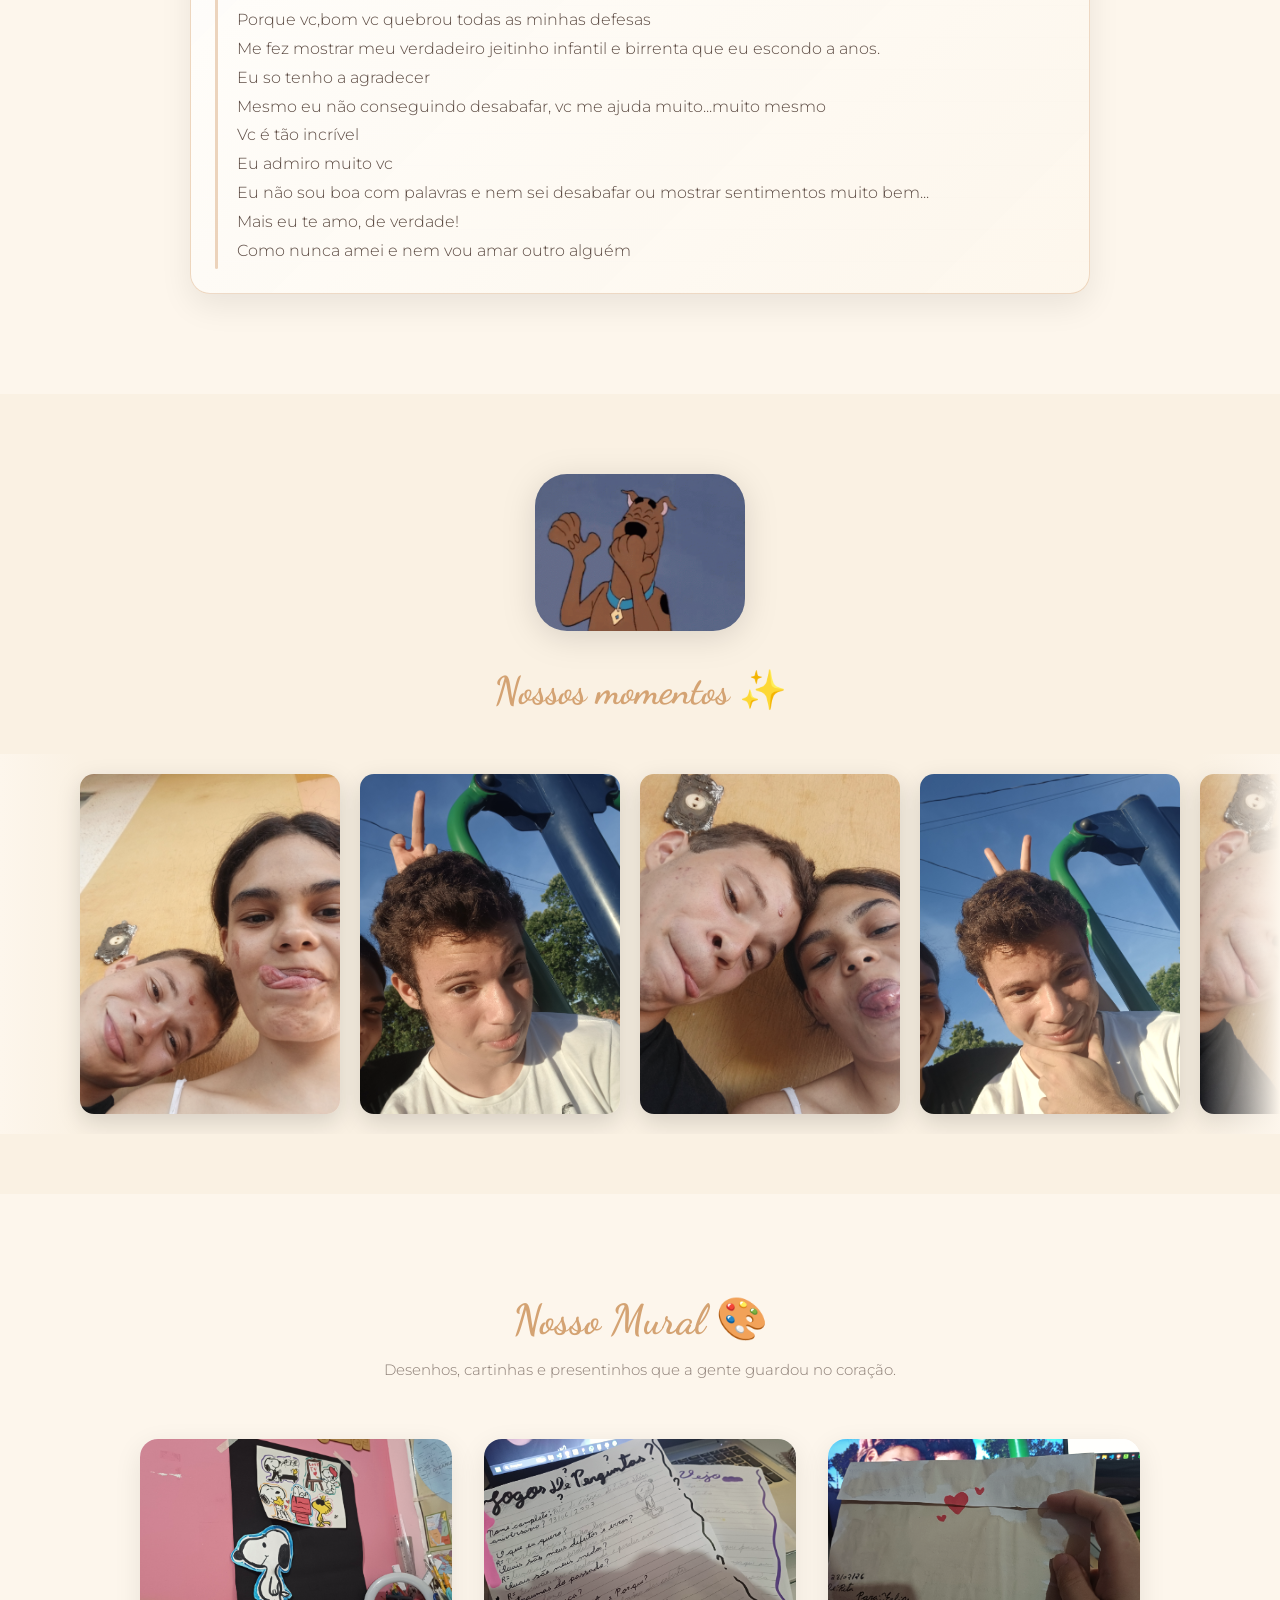
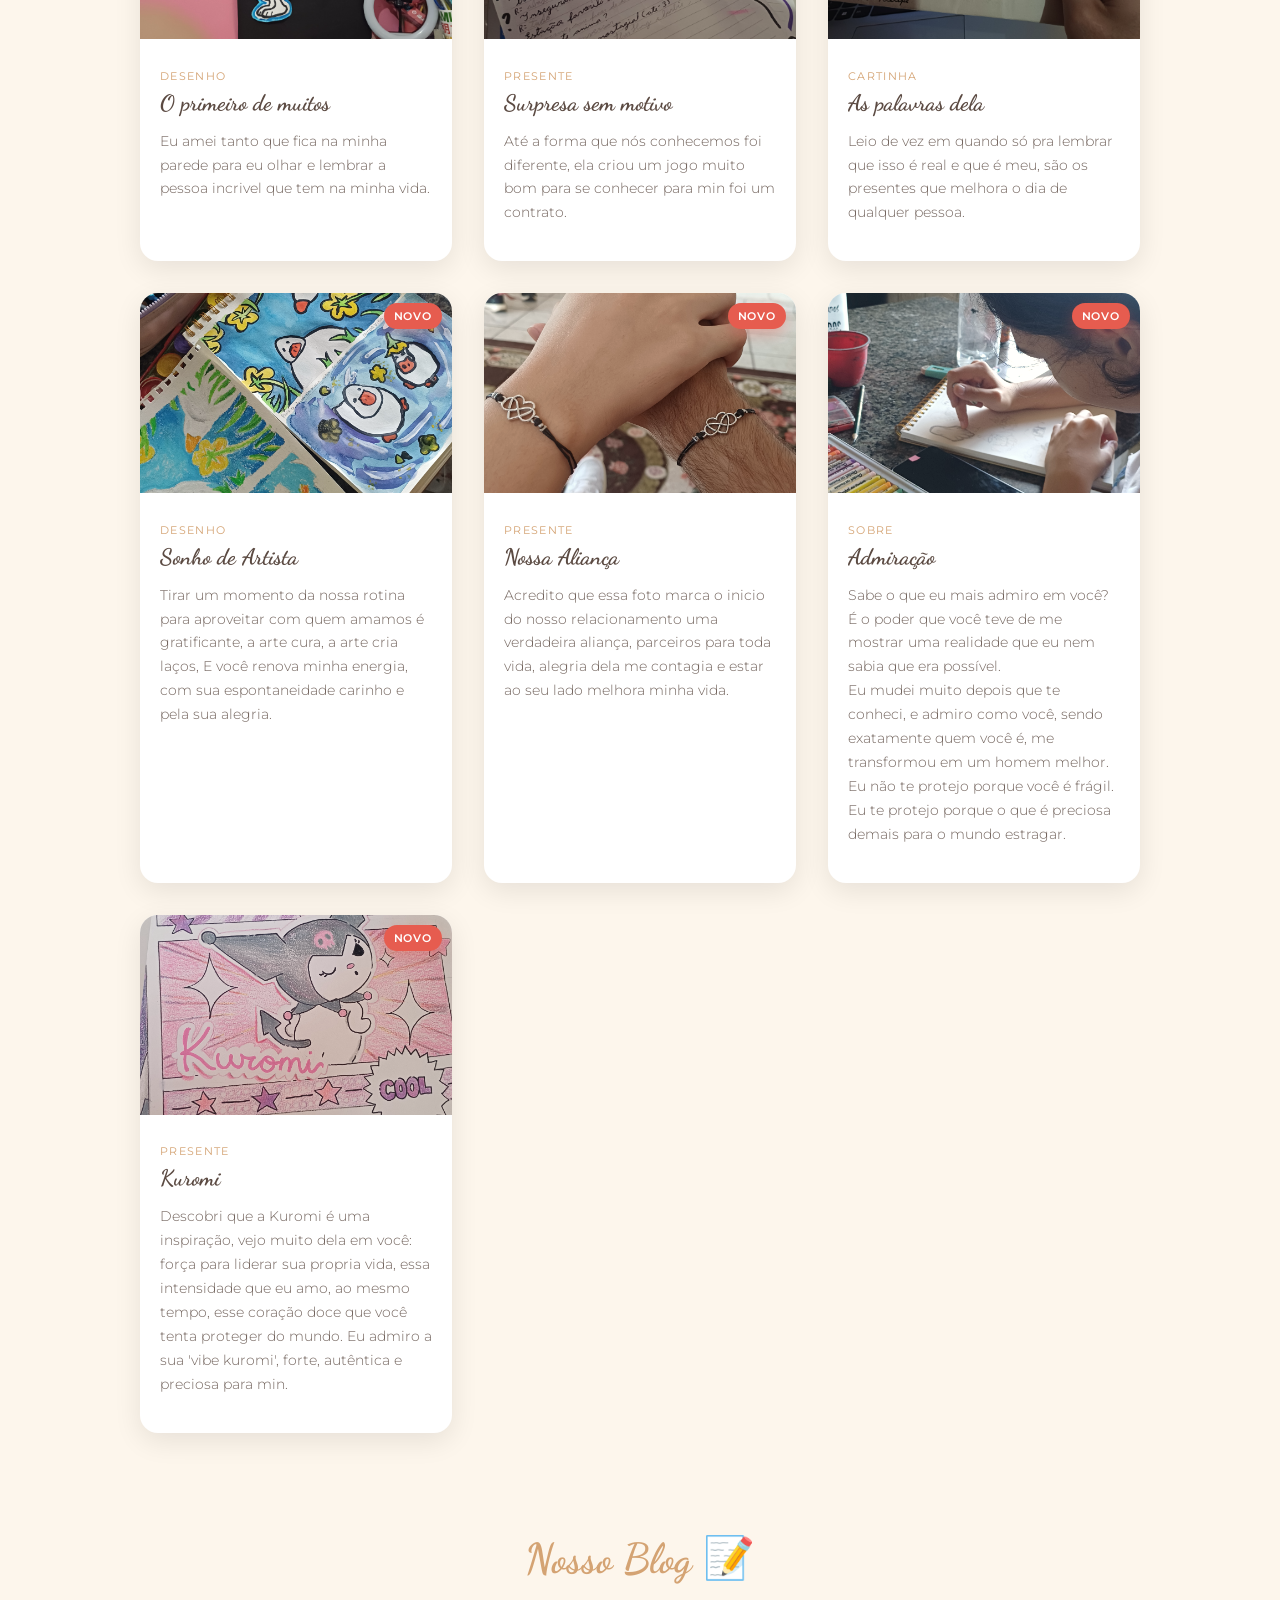
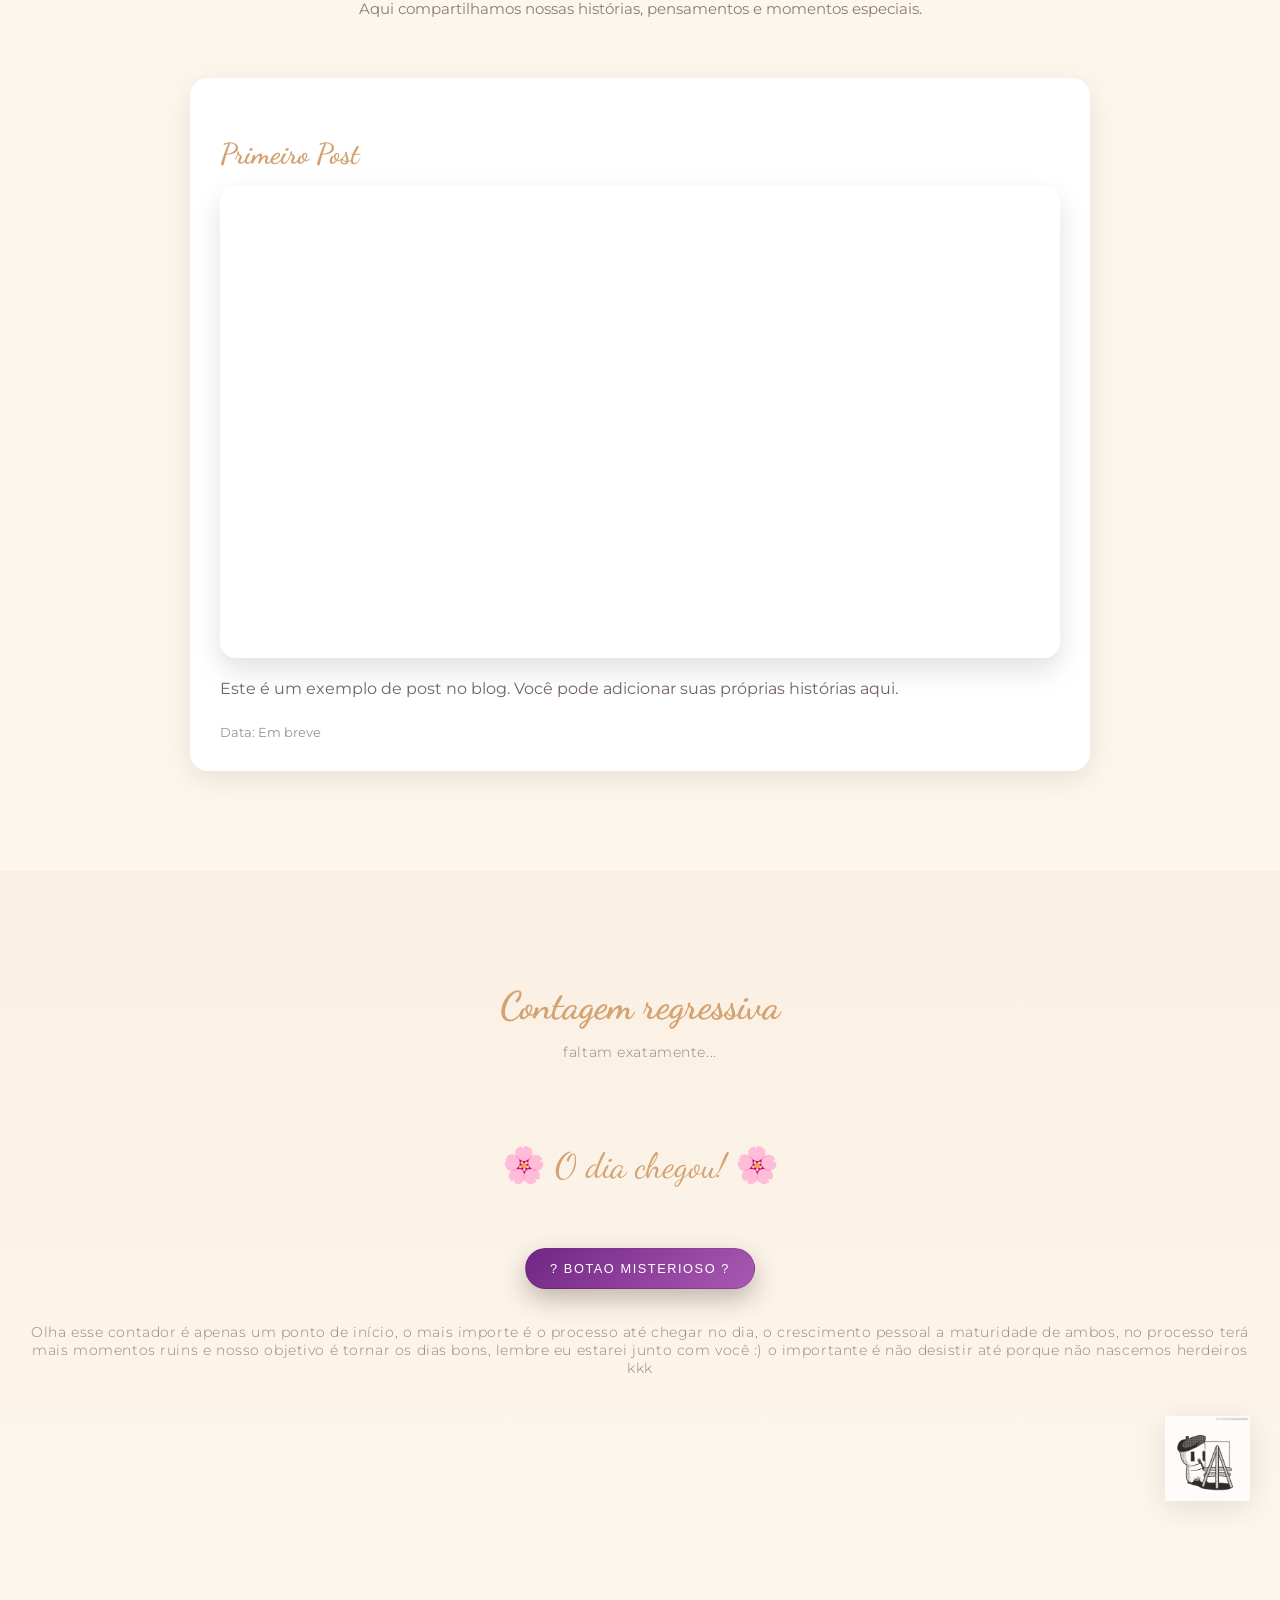
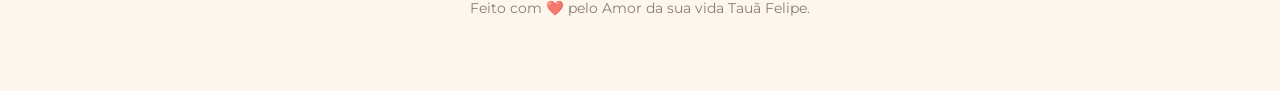
==== commit 829ef53b: "ajustndo o blog para conseguir acessar a nova aba do site" ====
--- a/index.html
+++ b/index.html
@@ -321,11 +321,14 @@
 
         <div class="blog-posts">
             <!-- Espaço para adicionar posts do blog -->
-            <div class="blog-post">
+            <a class="blog-post" href="blog-noticia.html" target="_blank" rel="noopener">
                 <h3>Primeiro Post</h3>
+                <div class="blog-video">
+                    <iframe width="560" height="315" src="https://www.youtube.com/embed/cF2oNewK6p4?si=caFurJA8Wj9mNby1" title="YouTube video player" allow="accelerometer; autoplay; clipboard-write; encrypted-media; gyroscope; picture-in-picture; web-share" referrerpolicy="strict-origin-when-cross-origin" allowfullscreen></iframe>
+                </div>
                 <p>Este é um exemplo de post no blog. Você pode adicionar suas próprias histórias aqui.</p>
                 <small>Data: Em breve</small>
-            </div>
+            </a>
         </div>
     </section>
 
--- a/style.css
+++ b/style.css
@@ -895,6 +895,9 @@
     opacity: 0;
     transform: translateY(40px);
     transition: opacity 0.6s ease, transform 0.6s ease;
+    text-decoration: none;
+    color: inherit;
+    display: block;
 }
 
 .blog-post.visible {
@@ -902,11 +905,33 @@
     transform: translateY(0);
 }
 
+.blog-post:hover {
+    box-shadow: 0 16px 40px rgba(0, 0, 0, 0.14);
+    transform: translateY(-4px);
+}
+
 .blog-post h3 {
     font-family: 'Dancing Script', cursive;
     font-size: 1.8rem;
     color: var(--accent-color);
     margin-bottom: 15px;
+}
+
+.blog-video {
+    position: relative;
+    padding-top: 56.25%;
+    border-radius: 16px;
+    overflow: hidden;
+    box-shadow: 0 12px 28px rgba(0, 0, 0, 0.12);
+    margin-bottom: 18px;
+}
+
+.blog-video iframe {
+    position: absolute;
+    inset: 0;
+    width: 100%;
+    height: 100%;
+    border: 0;
 }
 
 .blog-post p {
@@ -920,6 +945,493 @@
     font-size: 0.8rem;
     opacity: 0.6;
 }
+
+.blog-open {
+    background: linear-gradient(135deg, #e3b483 0%, #c08a59 100%);
+    border: none;
+    color: #fff;
+    font-size: 0.82rem;
+    letter-spacing: 0.12em;
+    text-transform: uppercase;
+    padding: 12px 20px;
+    border-radius: 999px;
+    box-shadow: 0 10px 24px rgba(91, 74, 66, 0.2);
+    margin-bottom: 18px;
+    cursor: pointer;
+    transition: transform 0.2s ease, box-shadow 0.2s ease, filter 0.2s ease;
+    text-decoration: none;
+    display: inline-block;
+}
+
+.blog-open:hover {
+    transform: translateY(-2px);
+    box-shadow: 0 14px 28px rgba(91, 74, 66, 0.3);
+    filter: brightness(1.05);
+}
+
+/* ===== PAGINA DE NOTICIA REFORMULADA ===== */
+.news-page {
+    background-color: #f4f1eb;
+    color: #333;
+    font-family: 'Montserrat', sans-serif;
+    margin: 0;
+    padding: 0;
+}
+
+.news-nav {
+    display: flex;
+    align-items: center;
+    justify-content: space-between;
+    background: #fff;
+    padding: 16px 40px;
+    border-bottom: 3px solid var(--accent-color);
+    box-shadow: 0 4px 15px rgba(0, 0, 0, 0.05);
+    margin-bottom: 40px;
+}
+
+.news-nav-back {
+    color: var(--text-color);
+    text-decoration: none;
+    font-weight: 600;
+    font-size: 0.9rem;
+    text-transform: uppercase;
+    letter-spacing: 0.1em;
+    display: flex;
+    align-items: center;
+    gap: 8px;
+    transition: color 0.2s ease;
+}
+
+.news-nav-back:hover {
+    color: var(--accent-color);
+}
+
+.back-arrow {
+    font-size: 1.2rem;
+}
+
+.news-logo {
+    font-family: 'Dancing Script', cursive;
+    font-size: 2.2rem;
+    color: var(--accent-color);
+    font-weight: 700;
+}
+
+.news-nav-links {
+    display: flex;
+    gap: 24px;
+}
+
+.news-nav-links a {
+    color: #666;
+    text-decoration: none;
+    text-transform: uppercase;
+    font-size: 0.8rem;
+    letter-spacing: 0.15em;
+    font-weight: 600;
+    transition: color 0.2s ease;
+}
+
+.news-nav-links a:hover {
+    color: var(--accent-color);
+}
+
+.news-layout {
+    max-width: 1140px;
+    margin: 0 auto;
+    padding: 0 20px 80px;
+    display: grid;
+    grid-template-columns: 1fr 340px;
+    gap: 40px;
+    align-items: start;
+}
+
+/* --- Area do Artigo Principal --- */
+.news-article-box {
+    background: #fff;
+    border-radius: 12px;
+    padding: 40px 50px;
+    box-shadow: 0 10px 40px rgba(0, 0, 0, 0.04);
+}
+
+.news-article-header {
+    margin-bottom: 30px;
+}
+
+.news-kicker {
+    background: var(--accent-color);
+    color: #fff;
+    font-size: 0.75rem;
+    letter-spacing: 0.15em;
+    text-transform: uppercase;
+    padding: 6px 12px;
+    border-radius: 4px;
+    font-weight: 600;
+    display: inline-block;
+    margin-bottom: 15px;
+}
+
+.news-headline {
+    font-size: 2.8rem;
+    font-weight: 700;
+    line-height: 1.15;
+    color: #1a1a1a;
+    margin: 0 0 15px;
+    font-family: 'Montserrat', sans-serif;
+}
+
+.news-subheadline {
+    font-size: 1.35rem;
+    font-weight: 300;
+    color: #555;
+    line-height: 1.6;
+    margin: 0 0 25px;
+    font-family: 'Montserrat', sans-serif;
+}
+
+.news-author-meta {
+    display: flex;
+    align-items: center;
+    gap: 16px;
+    padding-top: 20px;
+    border-top: 1px solid #eaeaea;
+}
+
+.news-author-img {
+    width: 48px;
+    height: 48px;
+    border-radius: 50%;
+    object-fit: cover;
+}
+
+.news-meta-text {
+    display: flex;
+    flex-direction: column;
+}
+
+.news-meta-text strong {
+    color: #1a1a1a;
+    font-size: 0.95rem;
+}
+
+.news-meta-text span {
+    color: #888;
+    font-size: 0.85rem;
+}
+
+.news-media-container {
+    margin: 0 0 35px;
+}
+
+.news-media-container iframe {
+    width: 100%;
+    aspect-ratio: 16 / 9;
+    border-radius: 8px;
+    border: none;
+}
+
+.news-media-caption {
+    font-size: 0.85rem;
+    color: #777;
+    margin: 10px 0 0;
+    text-align: center;
+    font-style: italic;
+}
+
+.news-dropcap {
+    float: left;
+    font-size: 4rem;
+    line-height: 0.8;
+    padding: 8px 12px 0 0;
+    color: var(--accent-color);
+    font-family: 'Dancing Script', cursive;
+}
+
+.news-body-content p {
+    font-size: 1.15rem;
+    line-height: 1.85;
+    color: #333;
+    margin: 0 0 24px;
+}
+
+.news-inline-quote {
+    border-left: 4px solid var(--accent-color);
+    margin: 40px 0;
+    padding: 10px 0 10px 30px;
+    font-size: 1.5rem;
+    font-weight: 600;
+    color: var(--accent-color);
+    line-height: 1.5;
+    font-family: 'Dancing Script', cursive;
+}
+
+.news-tags {
+    display: flex;
+    gap: 10px;
+    margin: 40px 0;
+}
+
+.news-tag {
+    background: #f0f0f0;
+    color: #555;
+    padding: 6px 14px;
+    border-radius: 20px;
+    font-size: 0.8rem;
+    font-weight: 600;
+    letter-spacing: 0.05em;
+    text-transform: uppercase;
+}
+
+.news-author-footer {
+    display: flex;
+    gap: 20px;
+    align-items: center;
+    background: #fafafa;
+    padding: 25px;
+    border-radius: 12px;
+    margin-top: 40px;
+}
+
+.news-avatar-lg {
+    width: 64px;
+    height: 64px;
+    border-radius: 50%;
+    background: var(--accent-color);
+    color: #fff;
+    display: flex;
+    align-items: center;
+    justify-content: center;
+    font-size: 1.8rem;
+    font-family: 'Dancing Script', cursive;
+    flex-shrink: 0;
+}
+
+.news-author-footer-info h4 {
+    margin: 0 0 8px;
+    font-size: 1.1rem;
+    color: #1a1a1a;
+}
+
+.news-author-footer-info p {
+    margin: 0;
+    font-size: 0.95rem;
+    color: #555;
+    line-height: 1.5;
+}
+
+/* --- Comentários Area Separada --- */
+.news-comments-section {
+    margin-top: 40px;
+}
+
+.news-section-title {
+    font-size: 1.3rem;
+    text-transform: uppercase;
+    letter-spacing: 0.1em;
+    color: #222;
+    border-bottom: 2px solid var(--accent-color);
+    padding-bottom: 12px;
+    margin-bottom: 25px;
+}
+
+.news-comment-box {
+    display: flex;
+    gap: 20px;
+    background: #fff;
+    padding: 25px;
+    border-radius: 12px;
+    box-shadow: 0 10px 40px rgba(0, 0, 0, 0.04);
+}
+
+.news-comment-avatar {
+    width: 48px;
+    height: 48px;
+    border-radius: 50%;
+    background: #d4a373;
+    color: #fff;
+    display: flex;
+    align-items: center;
+    justify-content: center;
+    font-weight: 700;
+    font-size: 1.2rem;
+    flex-shrink: 0;
+}
+
+.news-comment-name {
+    margin: 0 0 8px;
+    font-weight: 700;
+    font-size: 1rem;
+    color: #222;
+}
+
+.news-comment-date {
+    font-weight: 400;
+    color: #999;
+    font-size: 0.8rem;
+    margin-left: 10px;
+}
+
+.news-comment-text {
+    margin: 0;
+    font-size: 1rem;
+    line-height: 1.6;
+    color: #555;
+    font-style: italic;
+}
+
+/* --- Sidebar --- */
+.news-sidebar {
+    display: flex;
+    flex-direction: column;
+    gap: 35px;
+}
+
+.news-widget {
+    background: #fff;
+    padding: 25px;
+    border-radius: 12px;
+    box-shadow: 0 10px 40px rgba(0, 0, 0, 0.04);
+}
+
+.news-widget-title {
+    font-size: 1rem;
+    text-transform: uppercase;
+    letter-spacing: 0.15em;
+    color: #1a1a1a;
+    border-bottom: 2px solid var(--accent-color);
+    padding-bottom: 10px;
+    margin: 0 0 20px;
+}
+
+.news-split {
+    display: flex;
+    justify-content: space-between;
+    gap: 15px;
+}
+
+.news-split-title {
+    margin: 0 0 6px;
+    font-size: 1.05rem;
+    color: #222;
+}
+
+.news-split p {
+    margin: 0;
+    font-size: 0.85rem;
+    color: #666;
+    line-height: 1.5;
+}
+
+.news-split-side {
+    display: flex;
+    align-items: flex-start;
+}
+
+.news-split-label {
+    background: #ffebf0;
+    color: #c93e5e;
+    font-size: 0.7rem;
+    text-transform: uppercase;
+    font-weight: 700;
+    padding: 4px 8px;
+    border-radius: 4px;
+}
+
+.news-related-list {
+    display: flex;
+    flex-direction: column;
+    gap: 16px;
+}
+
+.news-related-item {
+    display: flex;
+    gap: 15px;
+    text-decoration: none;
+    align-items: flex-start;
+}
+
+.news-related-number {
+    font-family: 'Dancing Script', cursive;
+    font-size: 2rem;
+    color: rgba(212, 163, 115, 0.4);
+    line-height: 1;
+}
+
+.news-related-info h4 {
+    margin: 0;
+    font-size: 0.95rem;
+    color: #333;
+    line-height: 1.4;
+    transition: color 0.2s ease;
+}
+
+.news-related-item:hover .news-related-info h4 {
+    color: var(--accent-color);
+}
+
+.news-related-kicker {
+    font-size: 0.7rem;
+    text-transform: uppercase;
+    color: var(--accent-color);
+    font-weight: 600;
+    margin-bottom: 4px;
+    display: block;
+}
+
+.news-newsletter {
+    background: linear-gradient(135deg, rgba(212, 163, 115, 0.15) 0%, rgba(212, 163, 115, 0.05) 100%);
+    text-align: center;
+}
+
+.news-newsletter h3 {
+    margin: 0 0 10px;
+    font-size: 1.3rem;
+    color: var(--accent-color);
+    font-family: 'Dancing Script', cursive;
+}
+
+.news-newsletter p {
+    font-size: 0.9rem;
+    color: #555;
+    margin: 0 0 20px;
+    line-height: 1.5;
+}
+
+.news-btn-love {
+    background: var(--accent-color);
+    border: none;
+    color: #fff;
+    padding: 12px 24px;
+    border-radius: 30px;
+    font-weight: 600;
+    letter-spacing: 0.05em;
+    width: 100%;
+    cursor: pointer;
+    transition: background 0.2s ease;
+}
+
+.news-btn-love:hover {
+    background: #b87e49;
+}
+
+@media screen and (max-width: 900px) {
+    .news-layout {
+        grid-template-columns: 1fr;
+    }
+
+    .news-article-box {
+        padding: 30px 20px;
+    }
+
+    .news-headline {
+        font-size: 2.2rem;
+    }
+
+    .news-subheadline {
+        font-size: 1.1rem;
+    }
+}
+
 
 /* ===== CONTADOR REGRESSIVO ===== */
 .countdown-section {
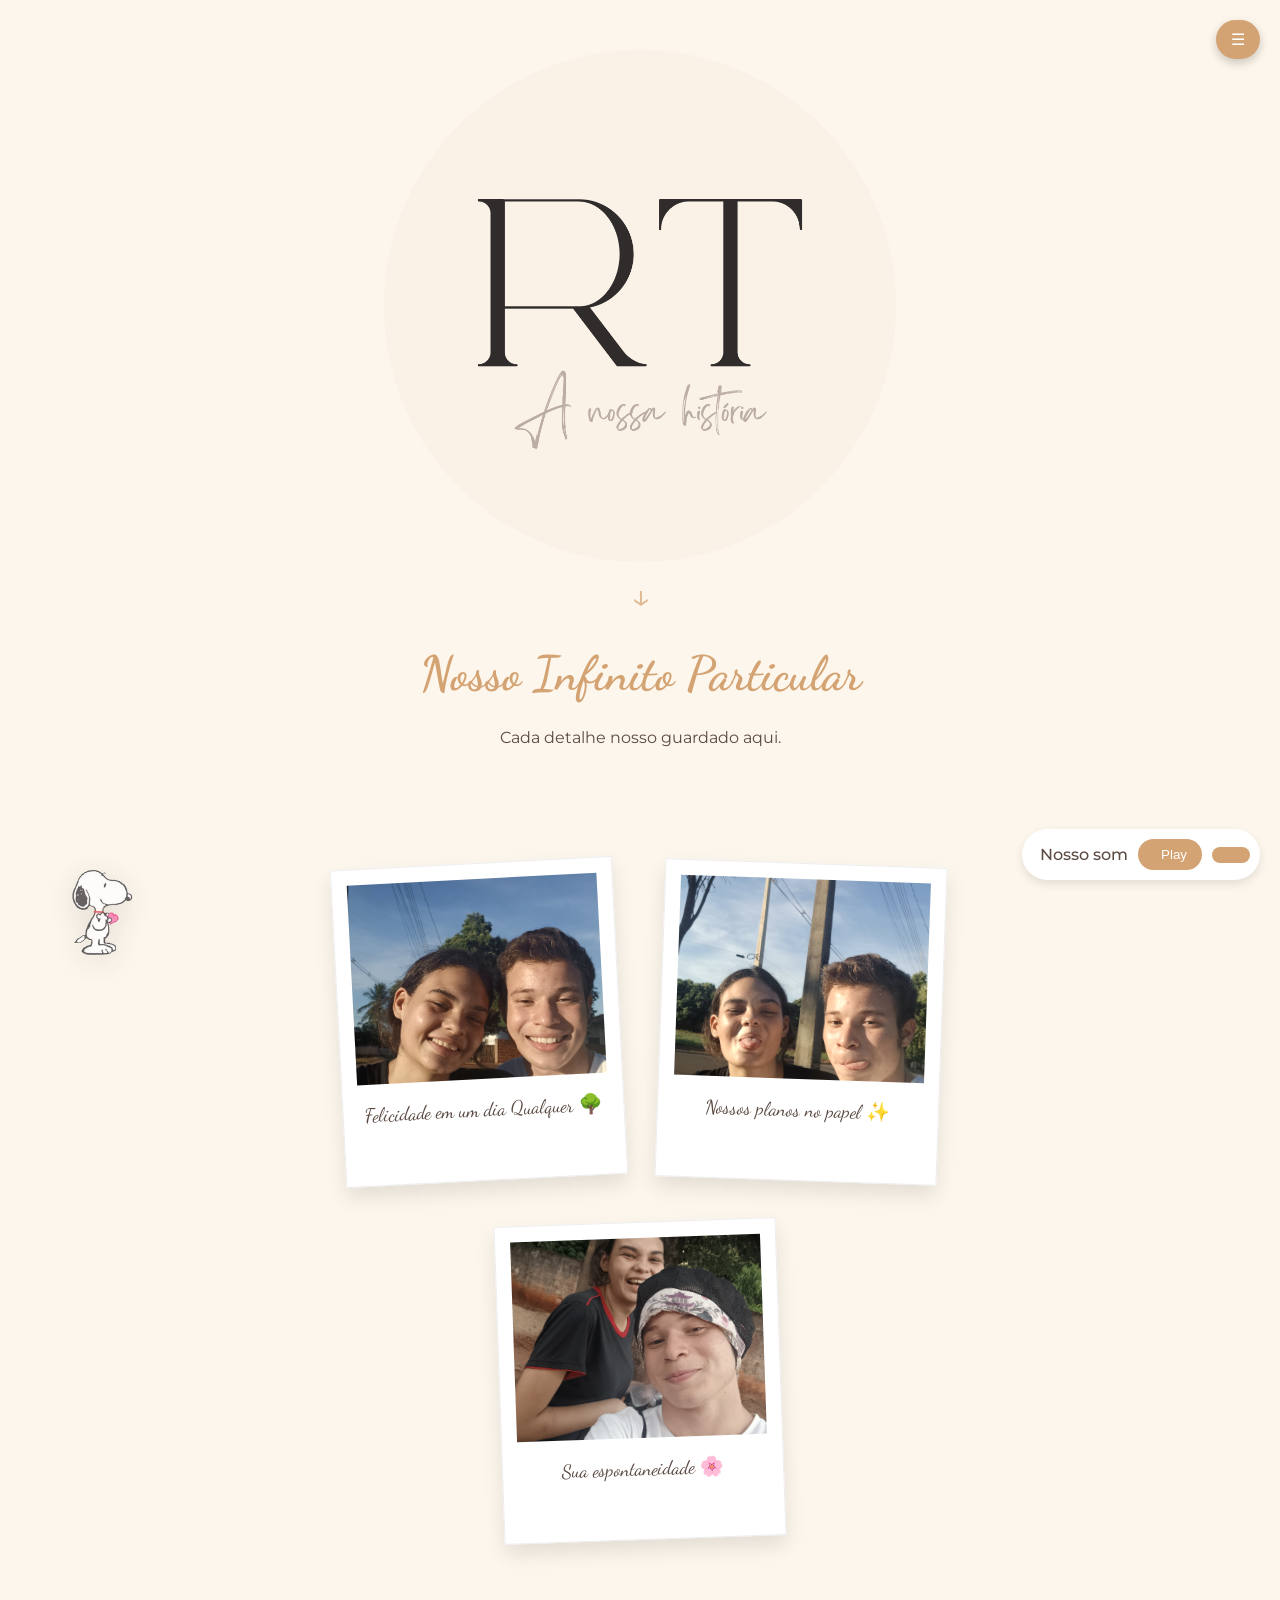
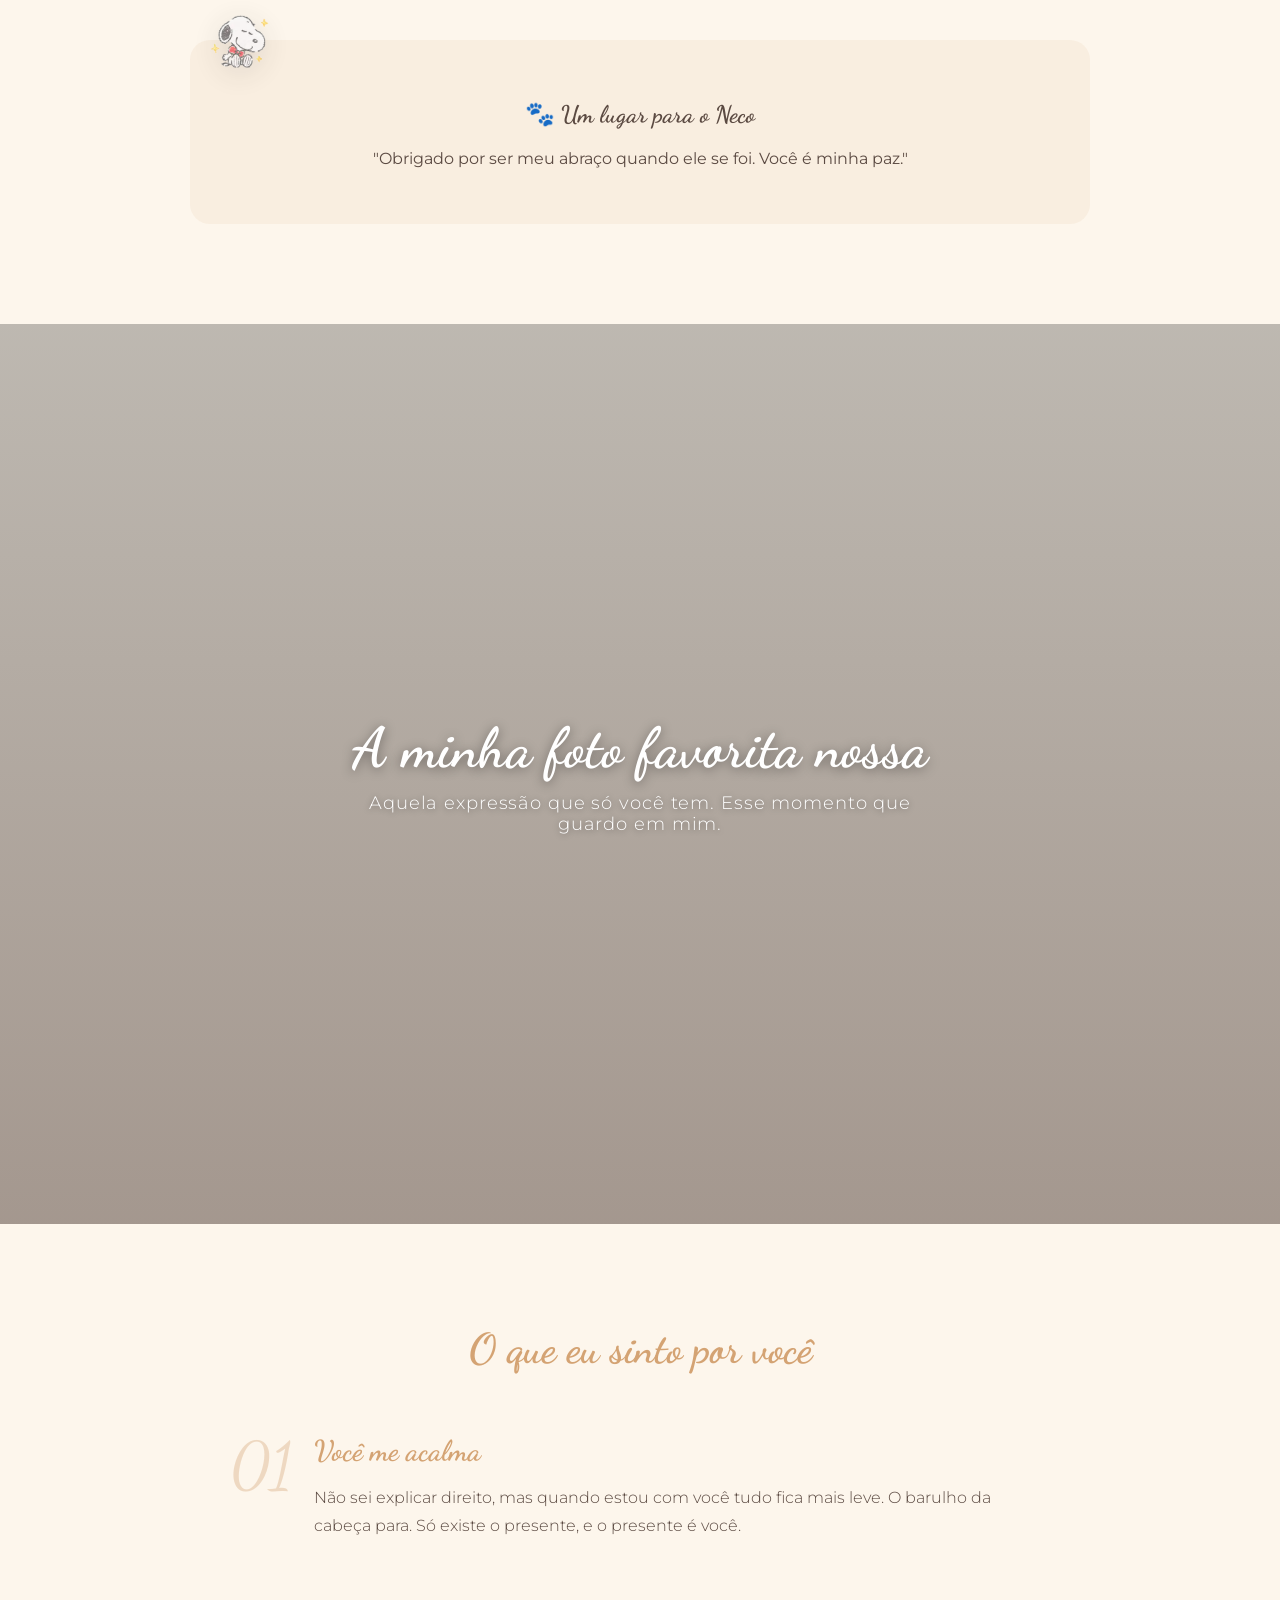
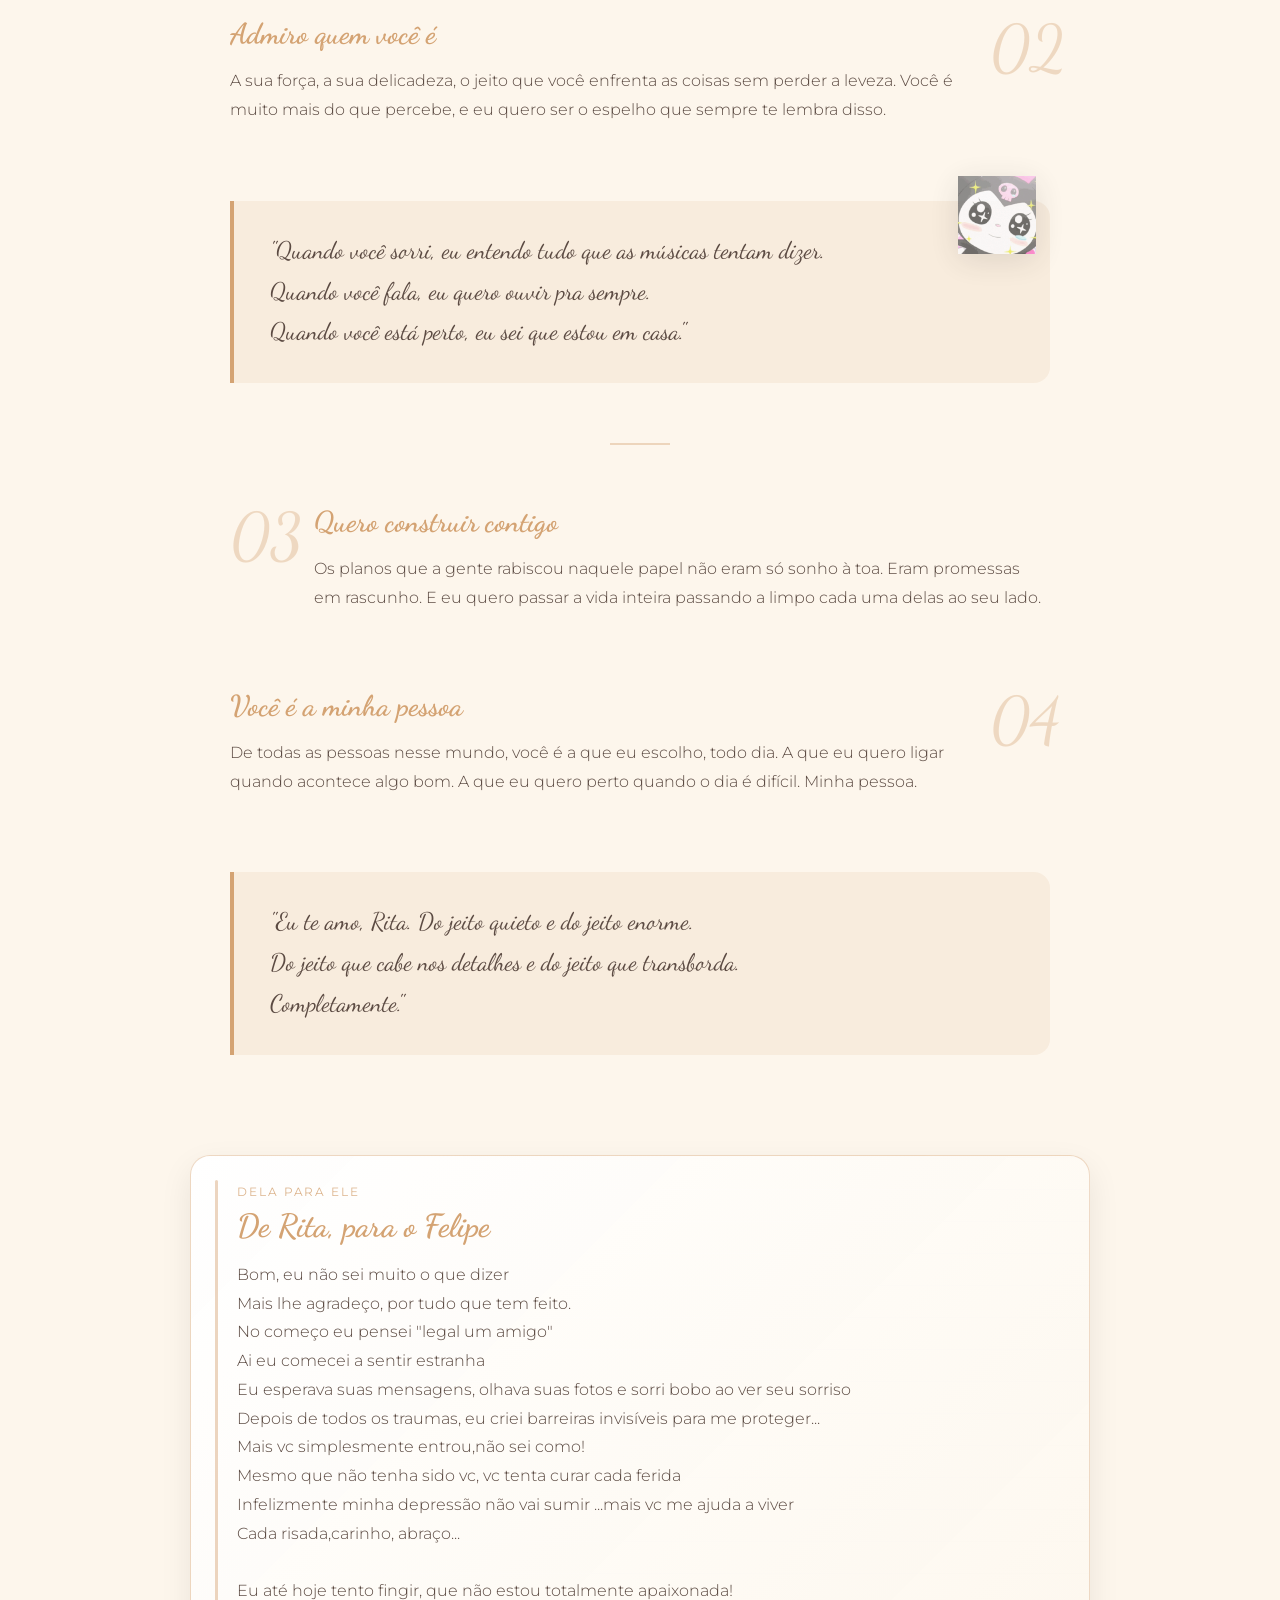
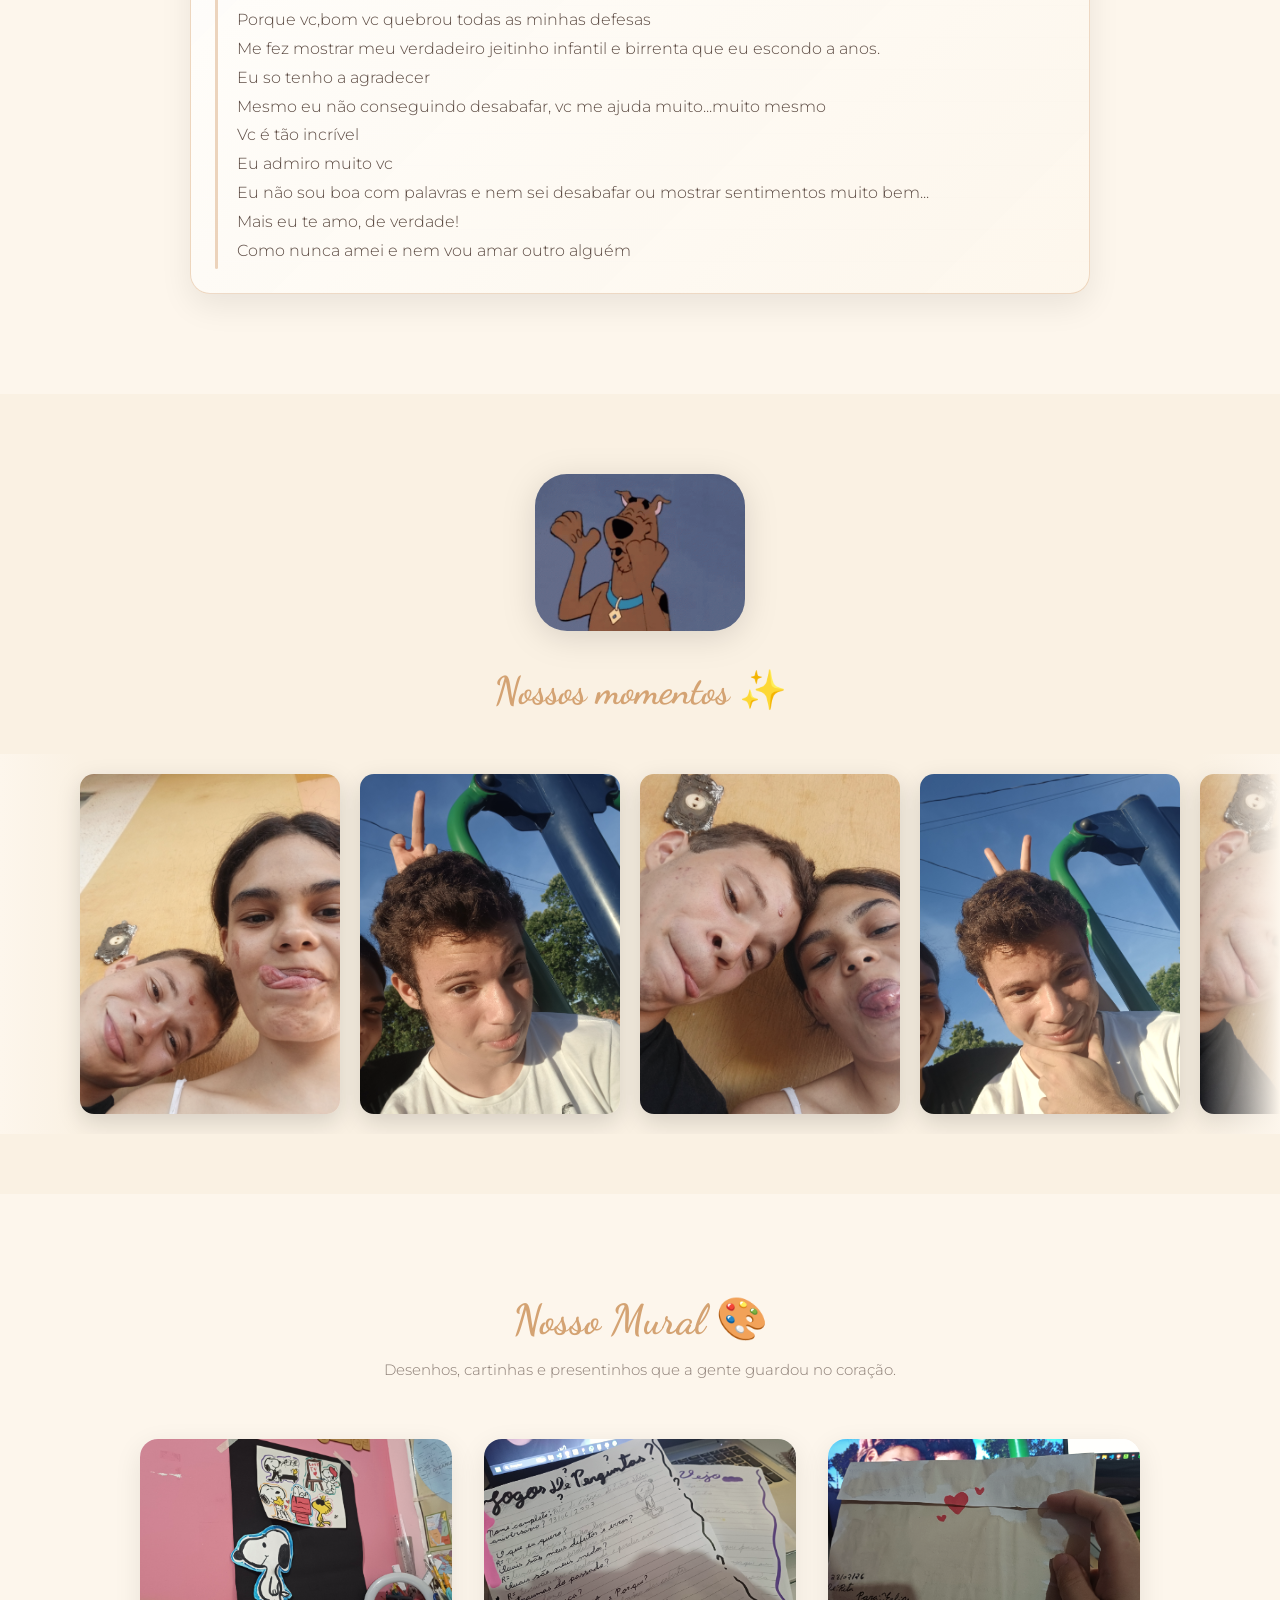
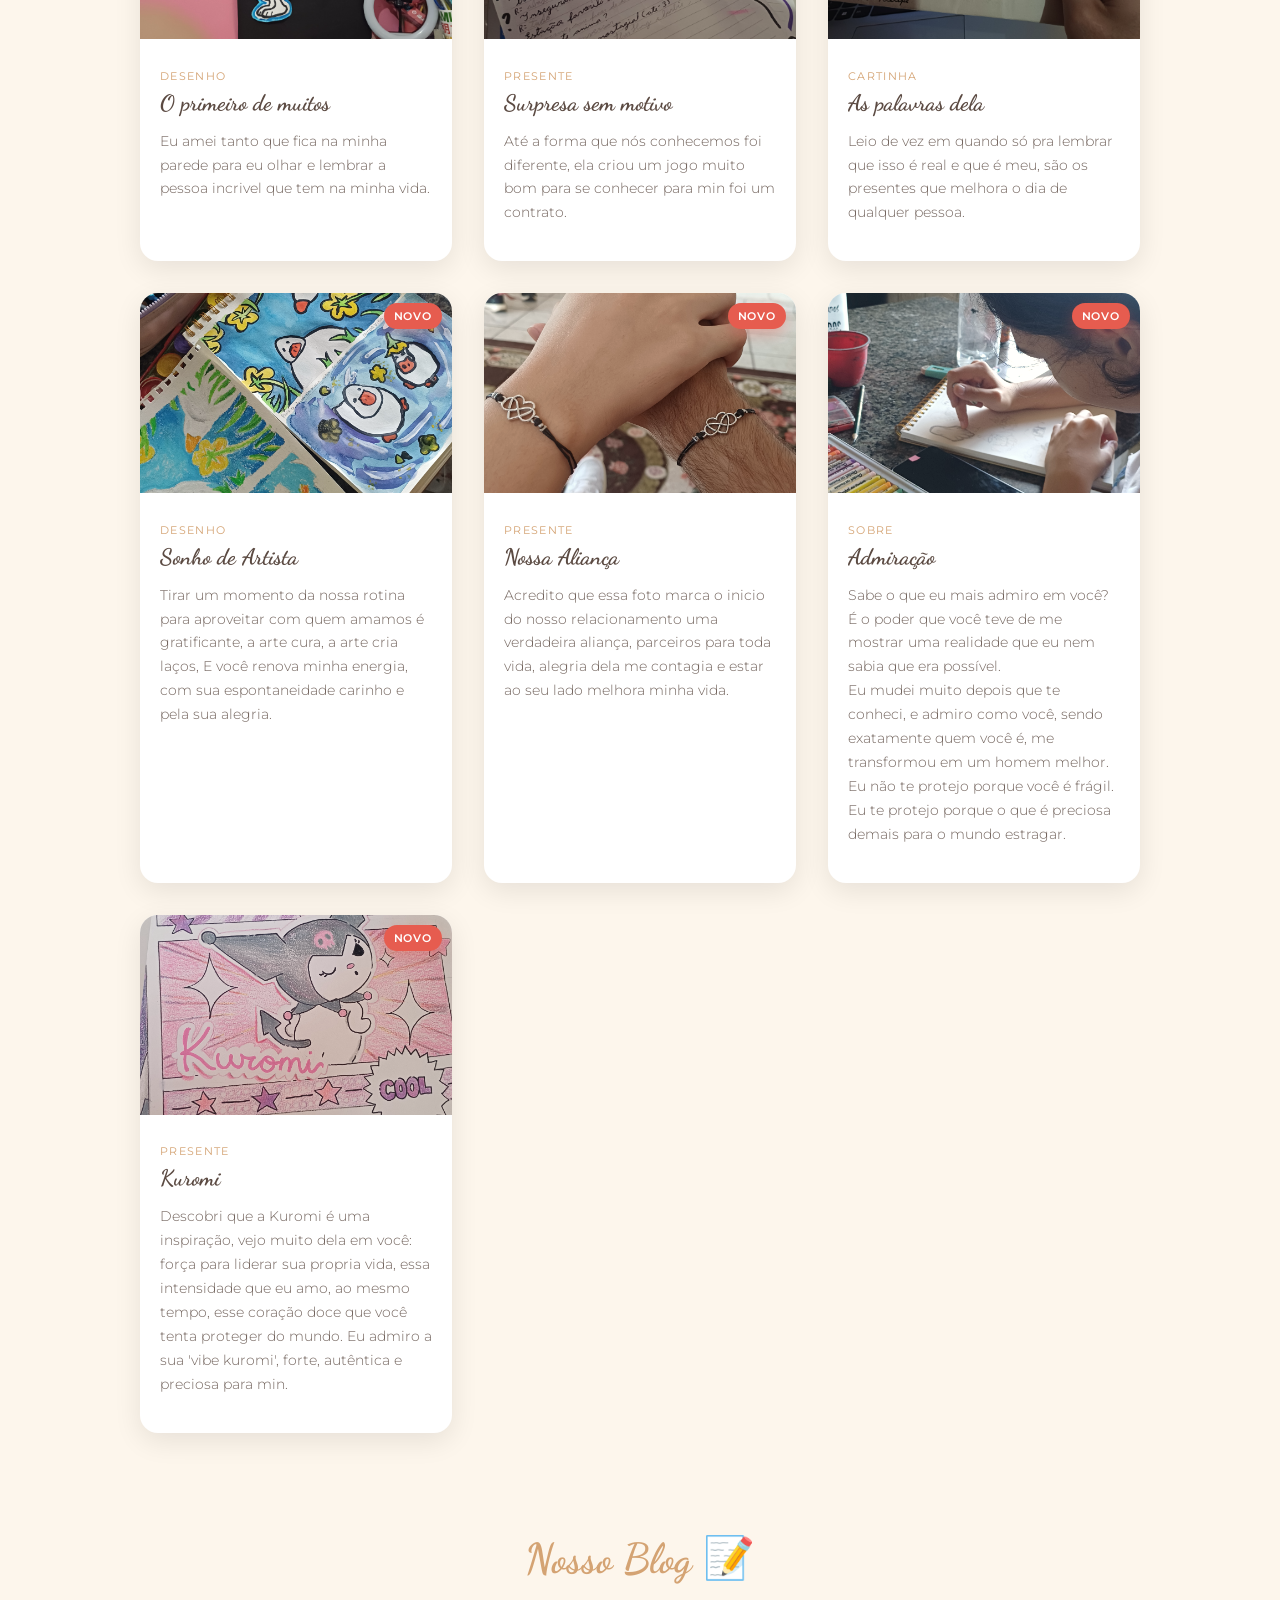
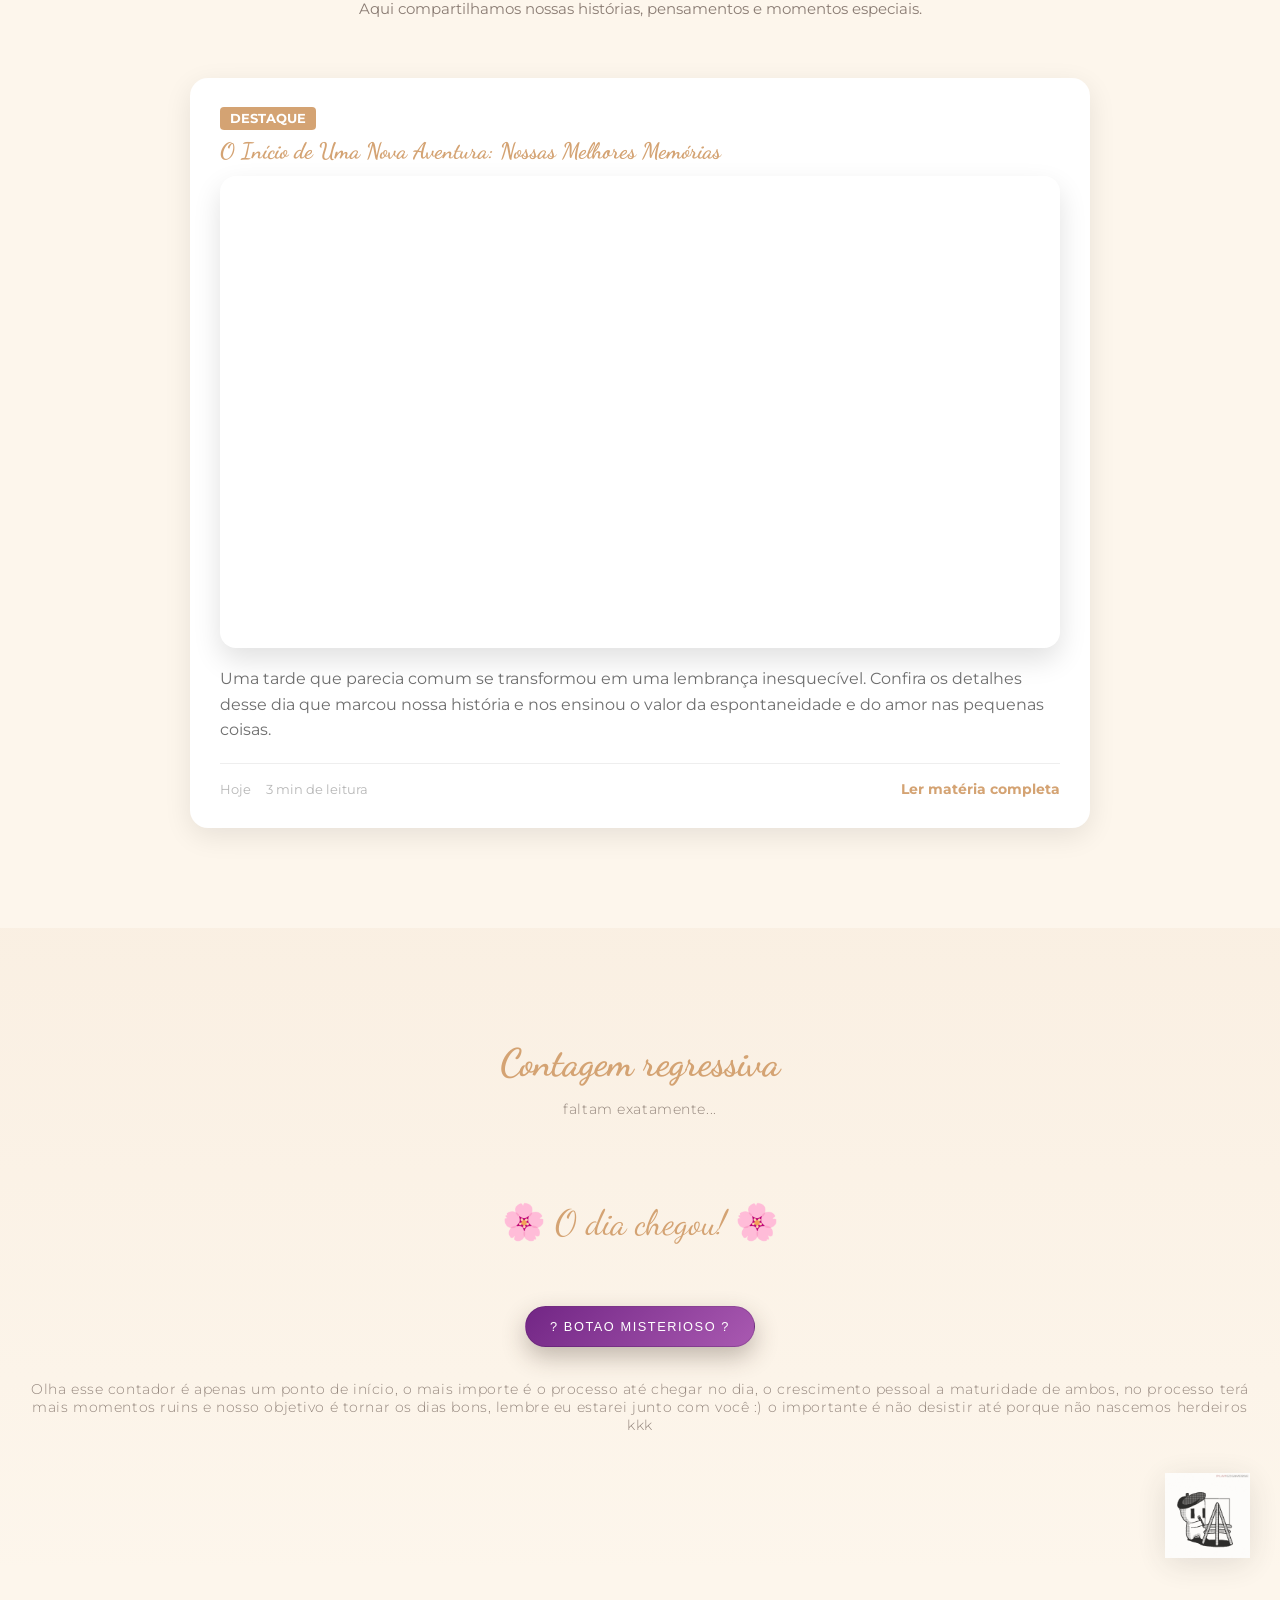
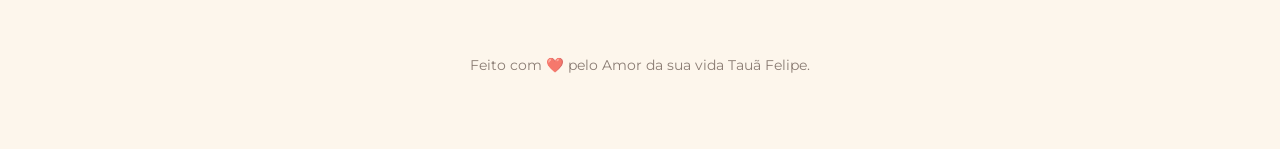
==== commit b4abbdf0: "personalizando o card de blog estilizando" ====
--- a/index.html
+++ b/index.html
@@ -321,13 +321,23 @@
 
         <div class="blog-posts">
             <!-- Espaço para adicionar posts do blog -->
-            <a class="blog-post" href="blog-noticia.html" target="_blank" rel="noopener">
-                <h3>Primeiro Post</h3>
+            <a class="blog-post" href="blog-noticia.html" id="posts" target="_blank" rel="noopener">
+                <span class="news-category-badge">Destaque</span>
+                <h3 class="blog-post-title">O Início de Uma Nova Aventura: Nossas Melhores Memórias</h3>
+                
                 <div class="blog-video">
                     <iframe width="560" height="315" src="https://www.youtube.com/embed/cF2oNewK6p4?si=caFurJA8Wj9mNby1" title="YouTube video player" allow="accelerometer; autoplay; clipboard-write; encrypted-media; gyroscope; picture-in-picture; web-share" referrerpolicy="strict-origin-when-cross-origin" allowfullscreen></iframe>
                 </div>
-                <p>Este é um exemplo de post no blog. Você pode adicionar suas próprias histórias aqui.</p>
-                <small>Data: Em breve</small>
+                
+                <p class="blog-post-desc">Uma tarde que parecia comum se transformou em uma lembrança inesquecível. Confira os detalhes desse dia que marcou nossa história e nos ensinou o valor da espontaneidade e do amor nas pequenas coisas.</p>
+                
+                <div class="blog-post-footer">
+                    <div class="blog-post-meta">
+                        <small><i class="fa-regular fa-calendar-days"></i> Hoje</small>
+                        <small><i class="fa-regular fa-clock"></i> 3 min de leitura</small>
+                    </div>
+                    <span class="blog-read-more">Ler matéria completa <i class="fa-solid fa-arrow-right"></i></span>
+                </div>
             </a>
         </div>
     </section>
--- a/style.css
+++ b/style.css
@@ -917,6 +917,49 @@
     margin-bottom: 15px;
 }
 
+.blog-post h3.blog-post-title {
+    margin-top: 10px;
+    margin-bottom: 12px;
+    font-size: 1.4rem;
+}
+
+.news-category-badge {
+    background-color: var(--accent-color, #c8a2c8);
+    color: white;
+    padding: 4px 10px;
+    border-radius: 4px;
+    font-size: 0.8rem;
+    font-weight: bold;
+    text-transform: uppercase;
+}
+
+.blog-post-desc {
+    margin-top: 12px;
+    color: #555;
+    line-height: 1.5;
+}
+
+.blog-post-footer {
+    display: flex;
+    justify-content: space-between;
+    align-items: center;
+    margin-top: 16px;
+    padding-top: 16px;
+    border-top: 1px solid #eee;
+}
+
+.blog-post-meta {
+    display: flex;
+    gap: 15px;
+    color: #888;
+}
+
+.blog-read-more {
+    color: var(--accent-color, #c8a2c8);
+    font-weight: bold;
+    font-size: 0.9rem;
+}
+
 .blog-video {
     position: relative;
     padding-top: 56.25%;
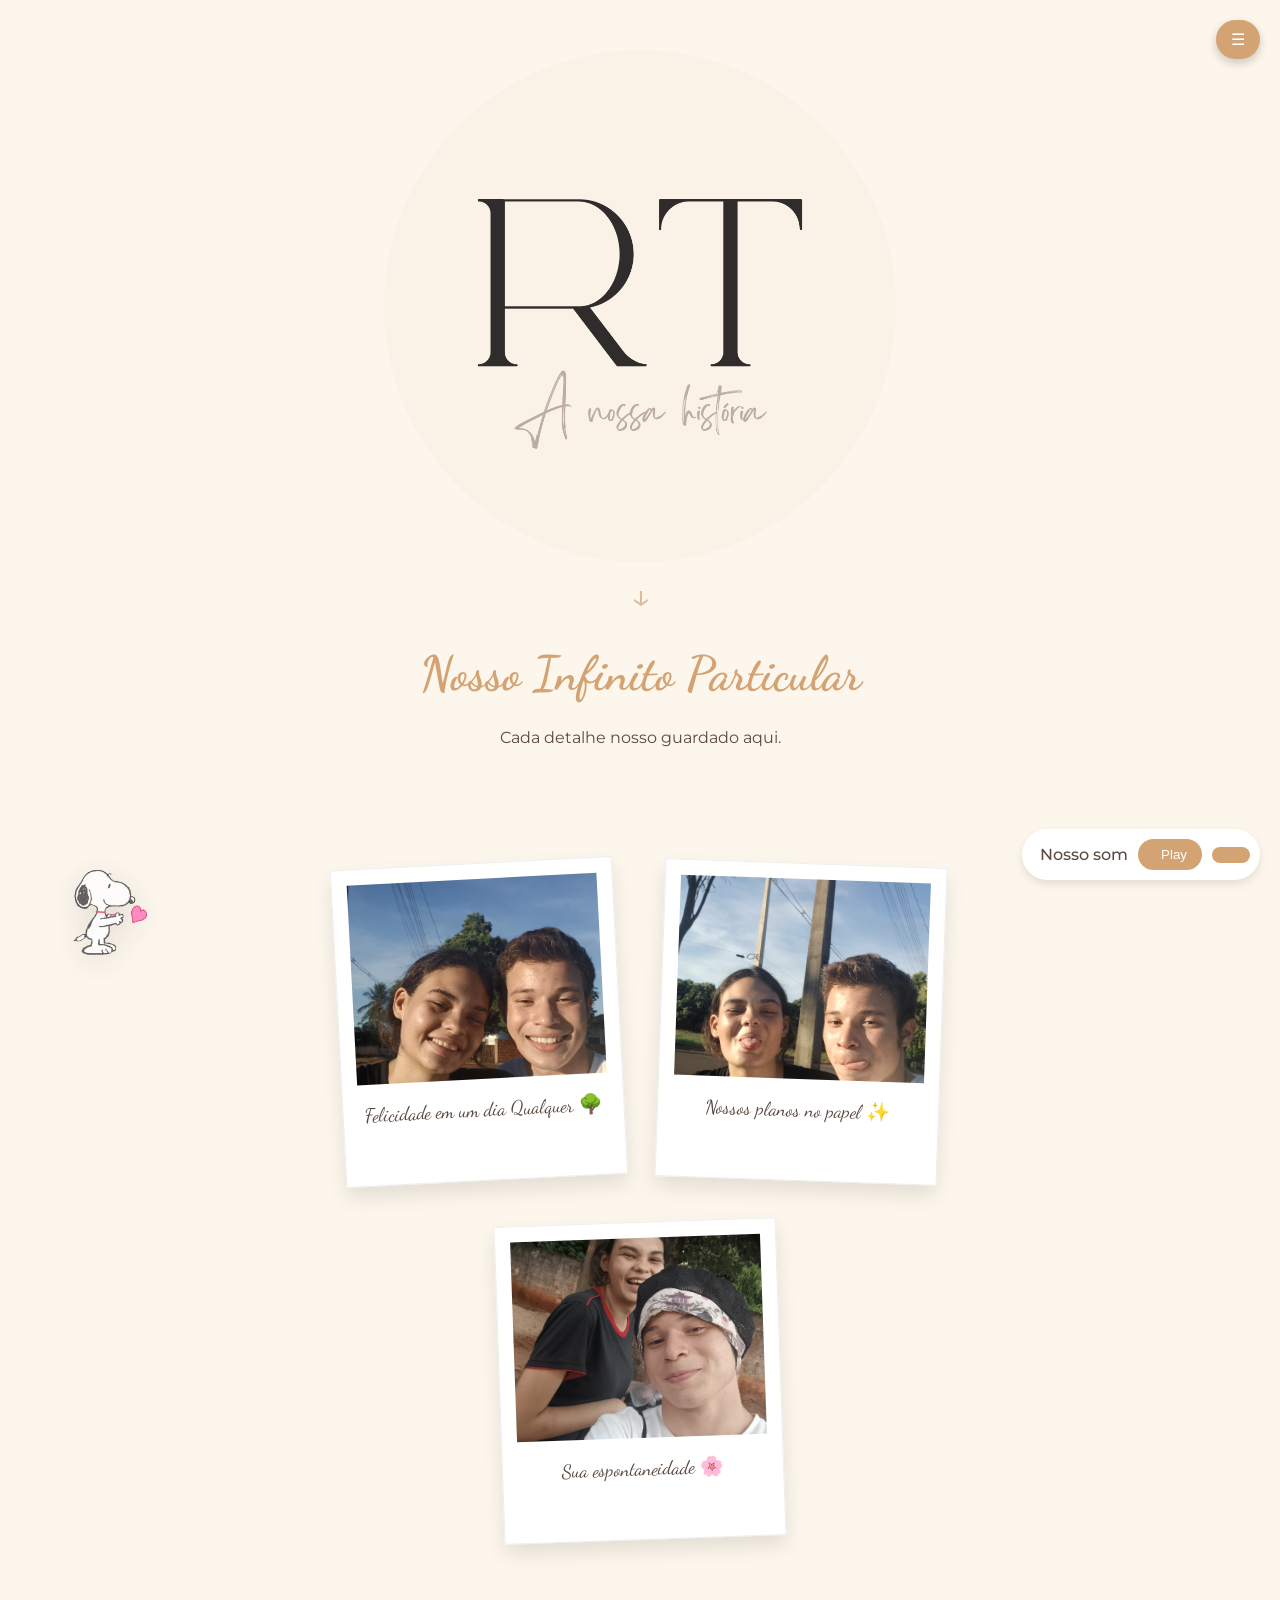
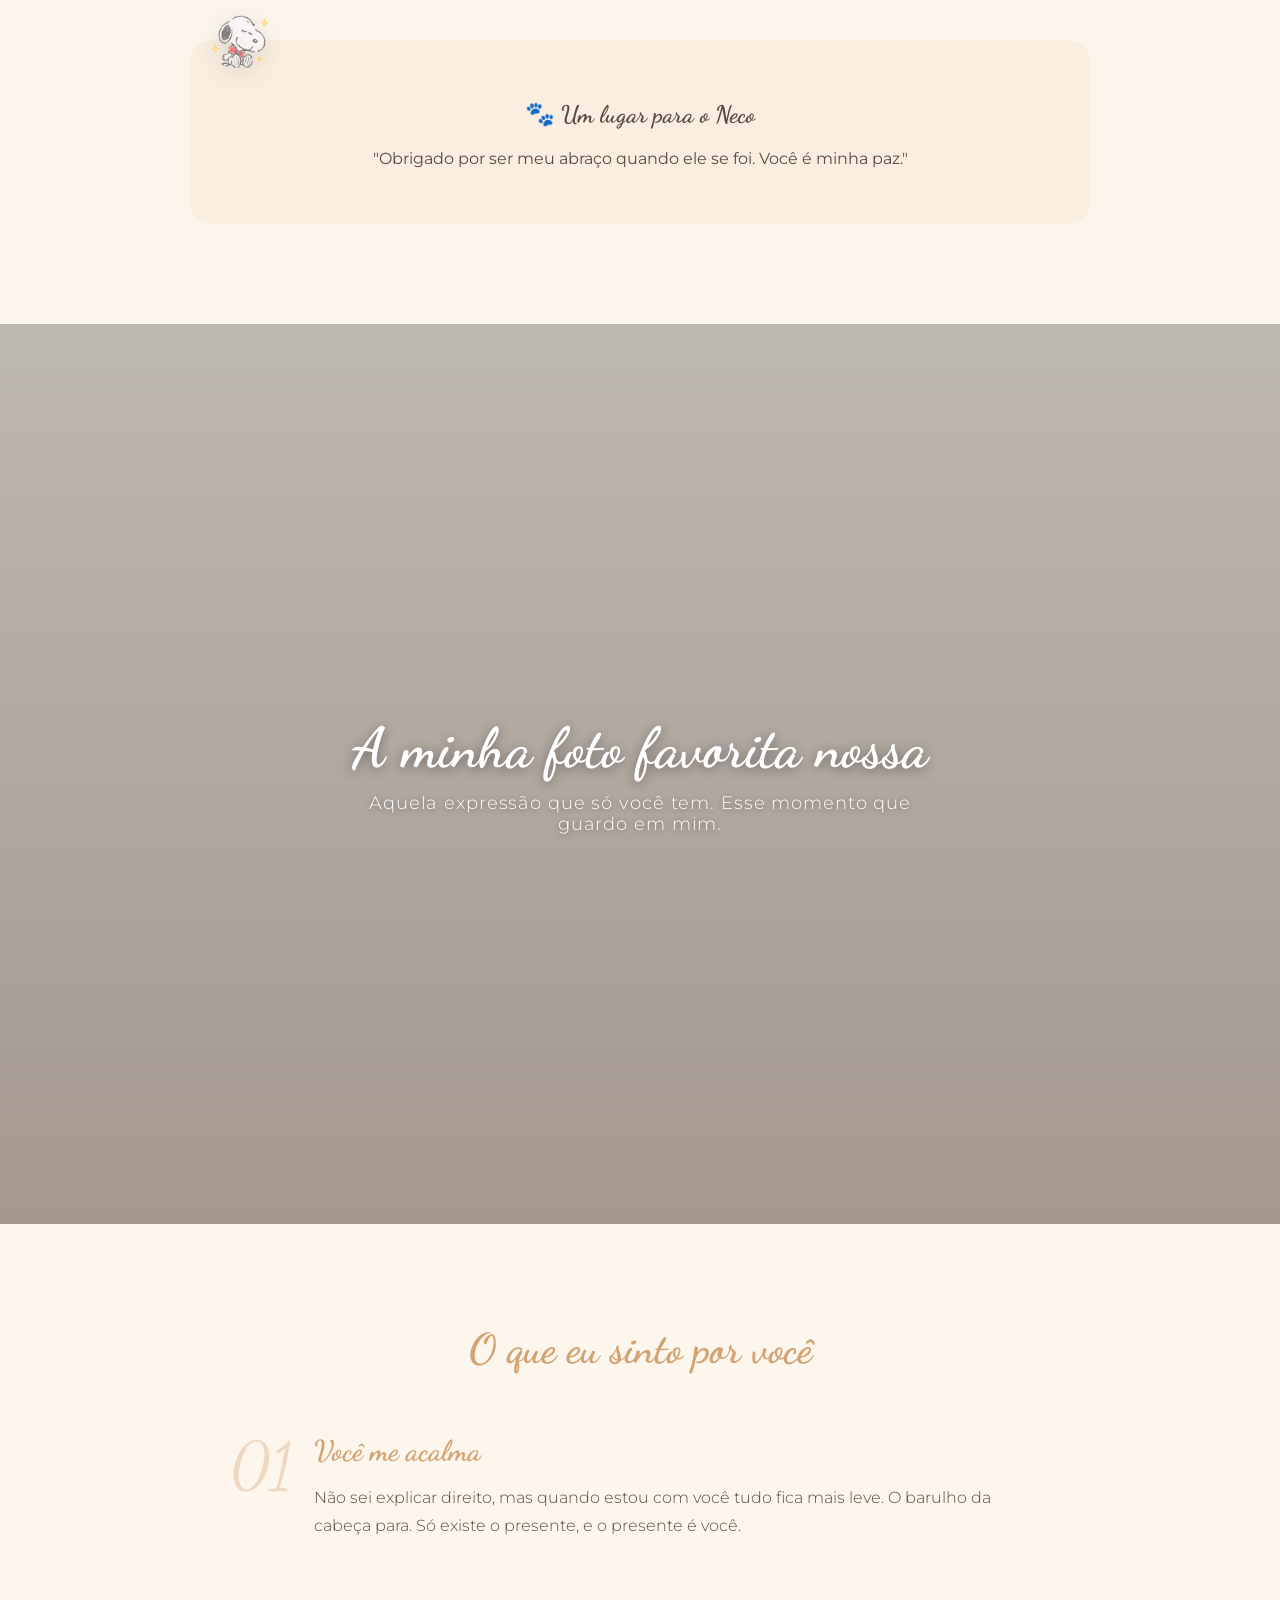
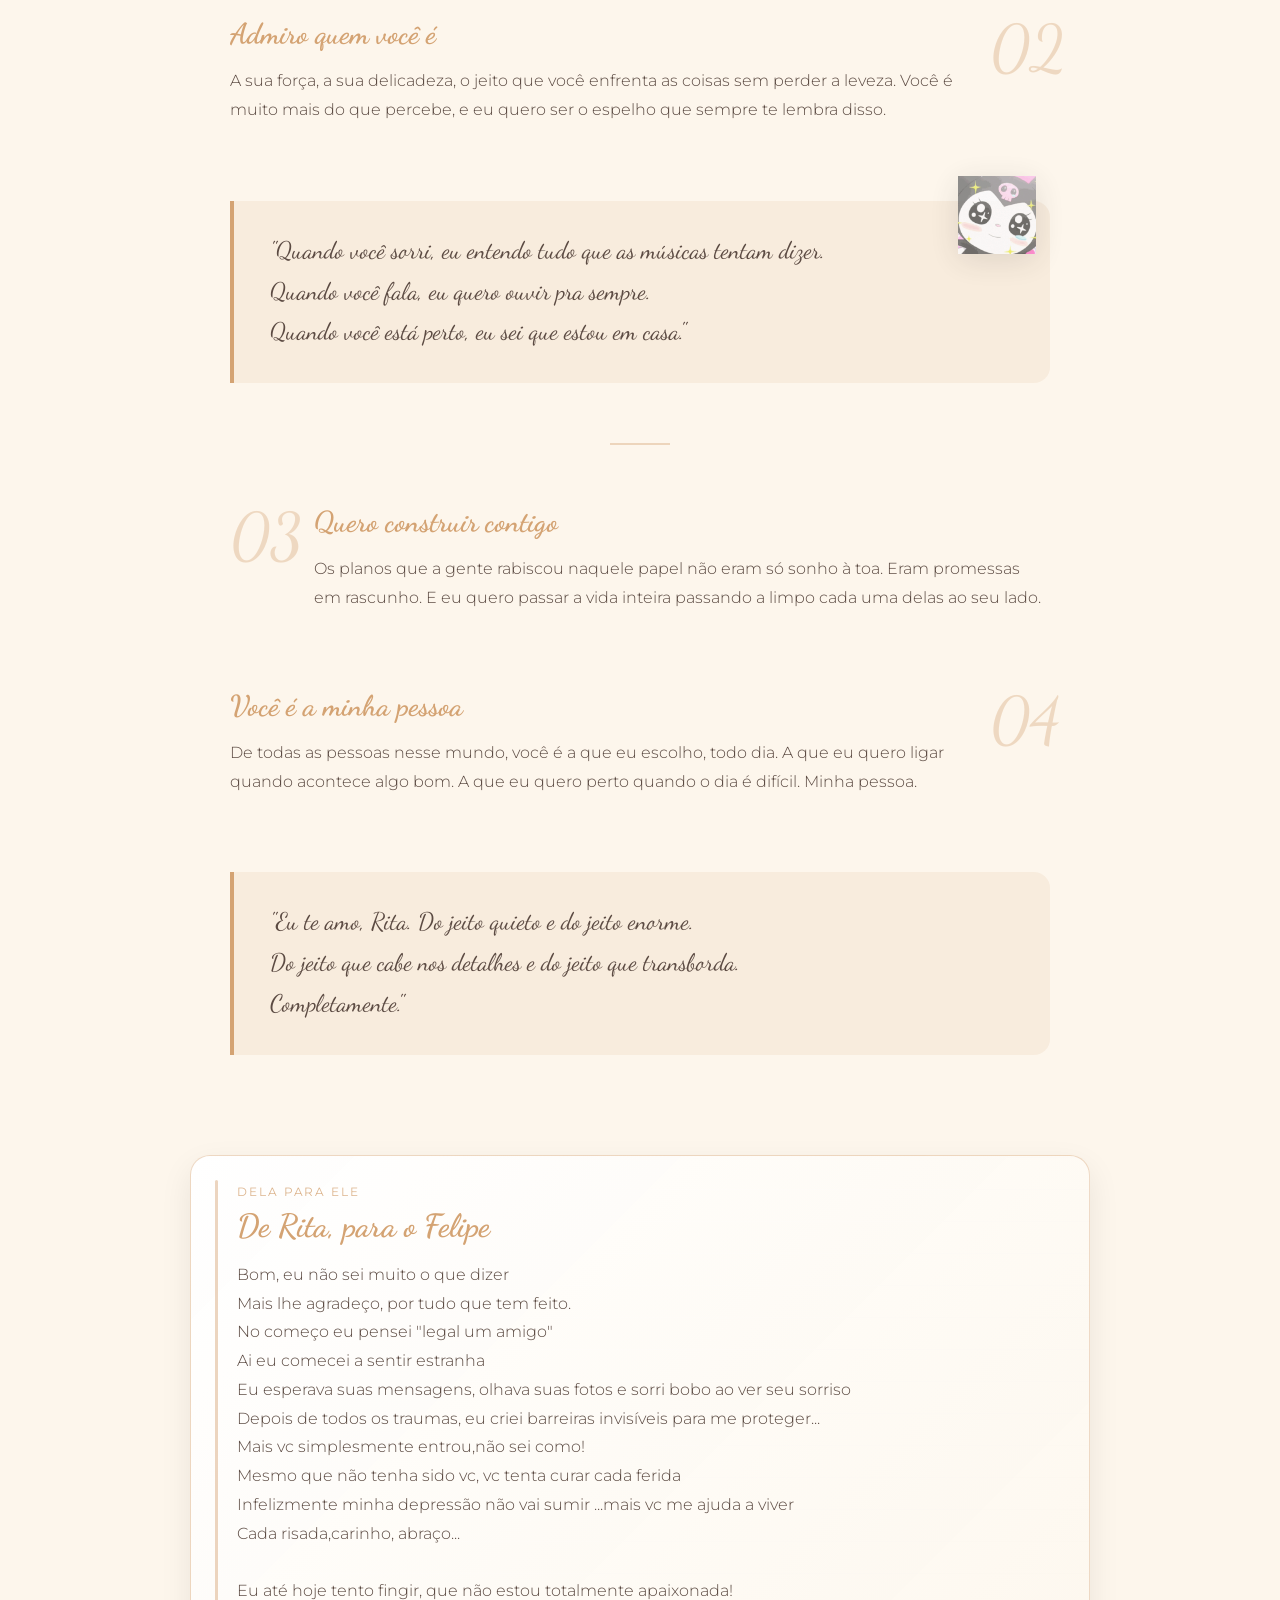
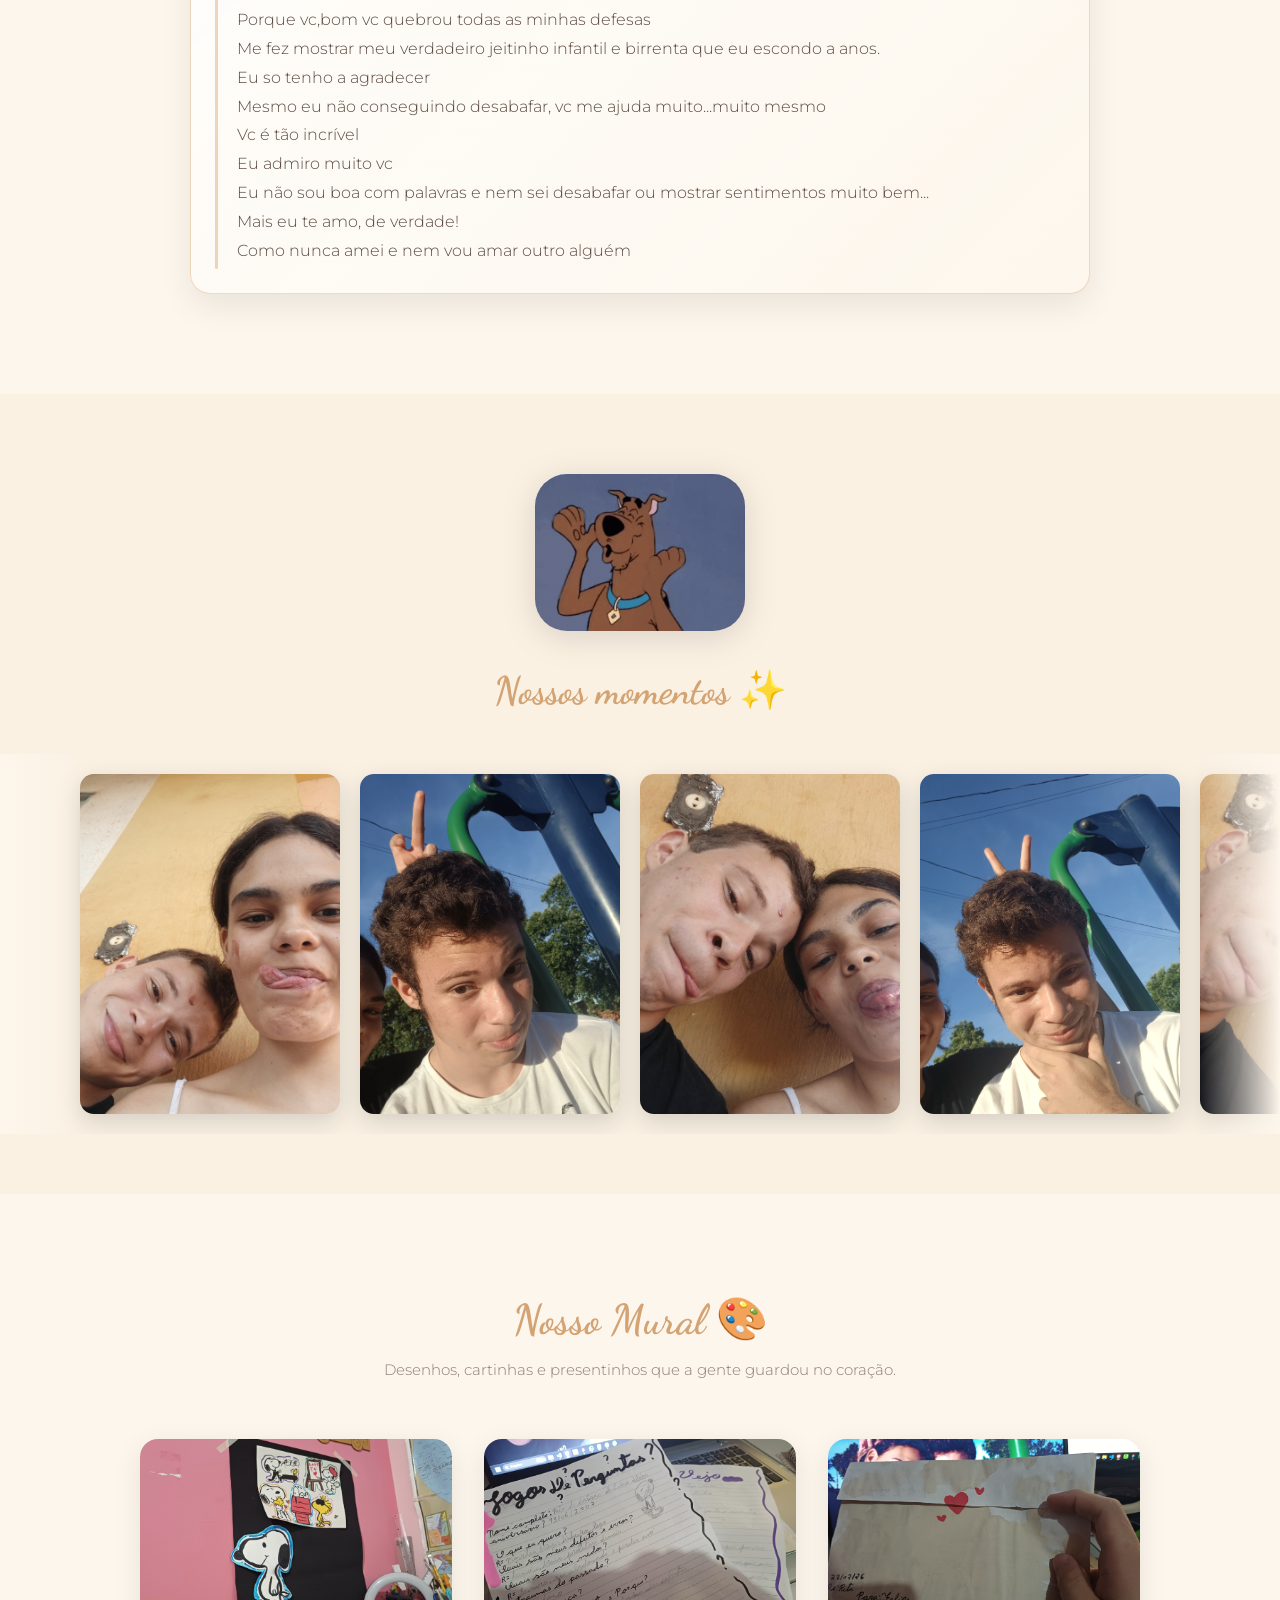
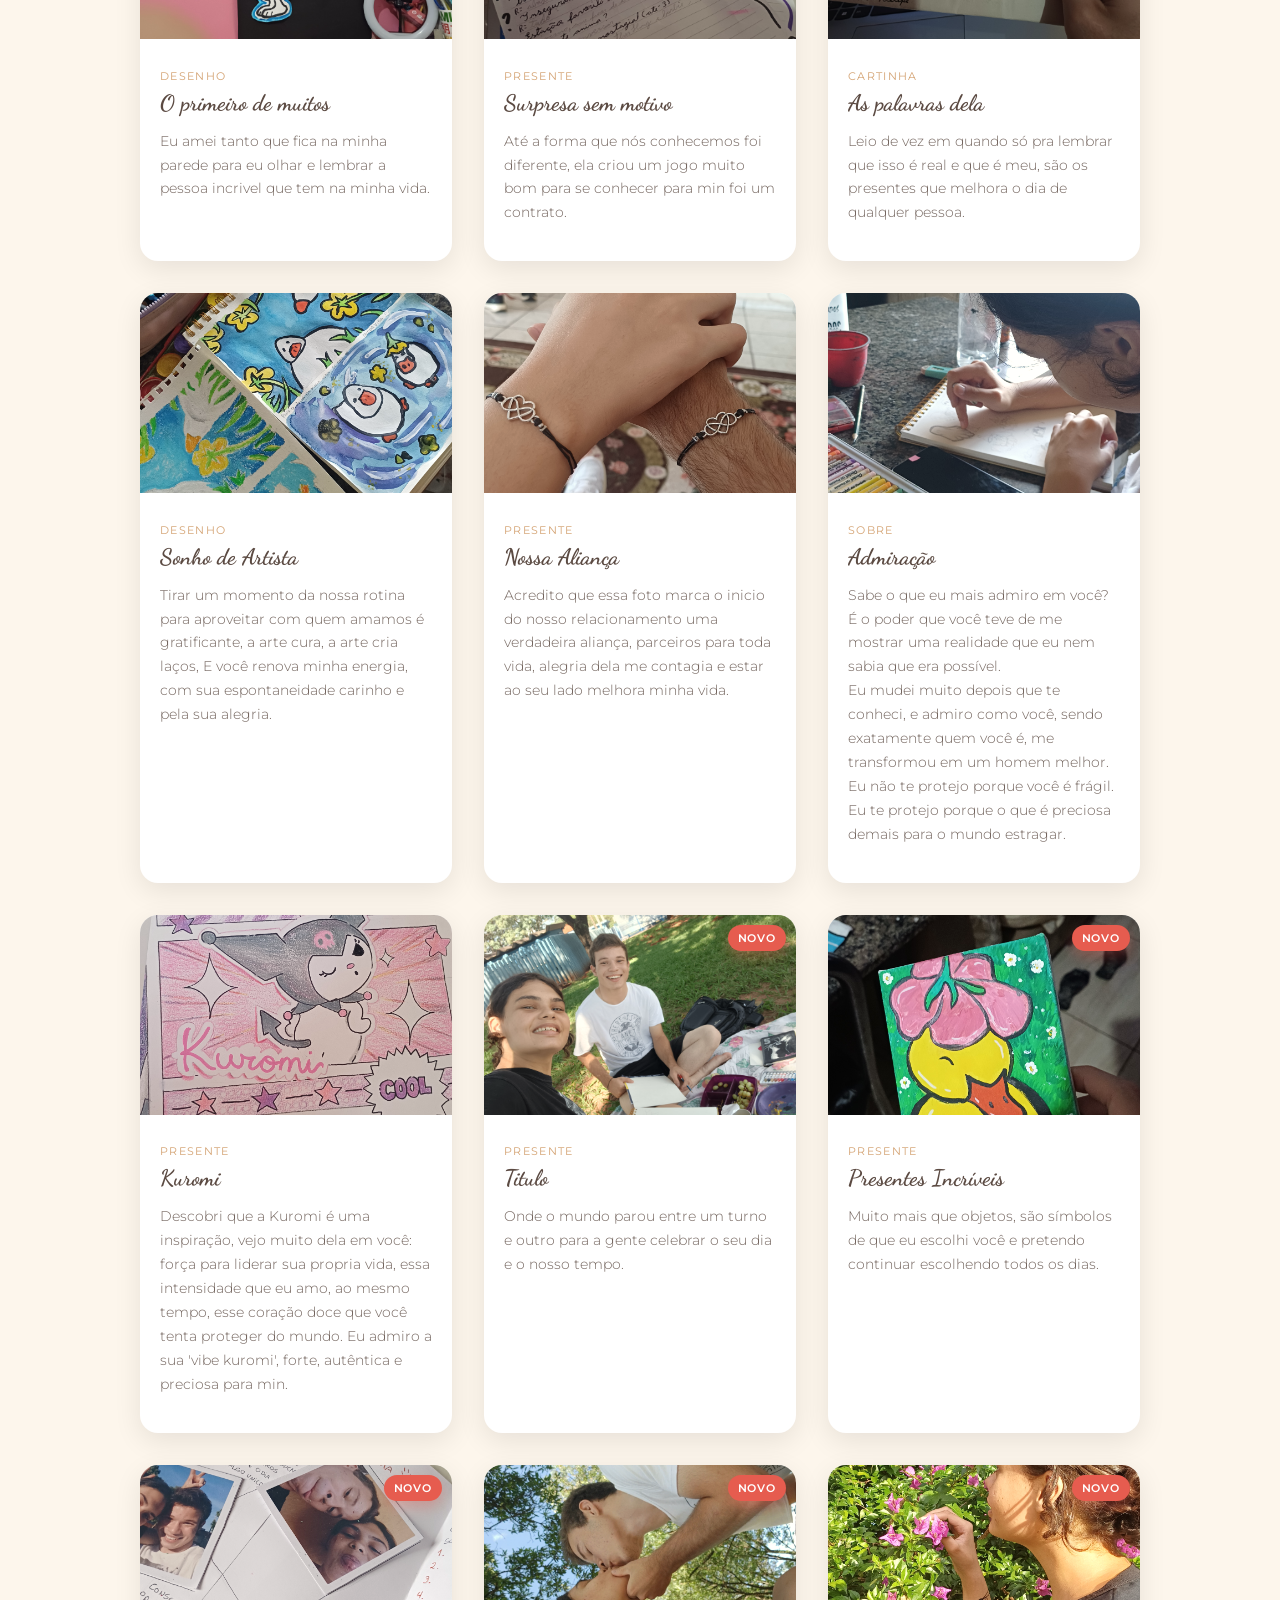
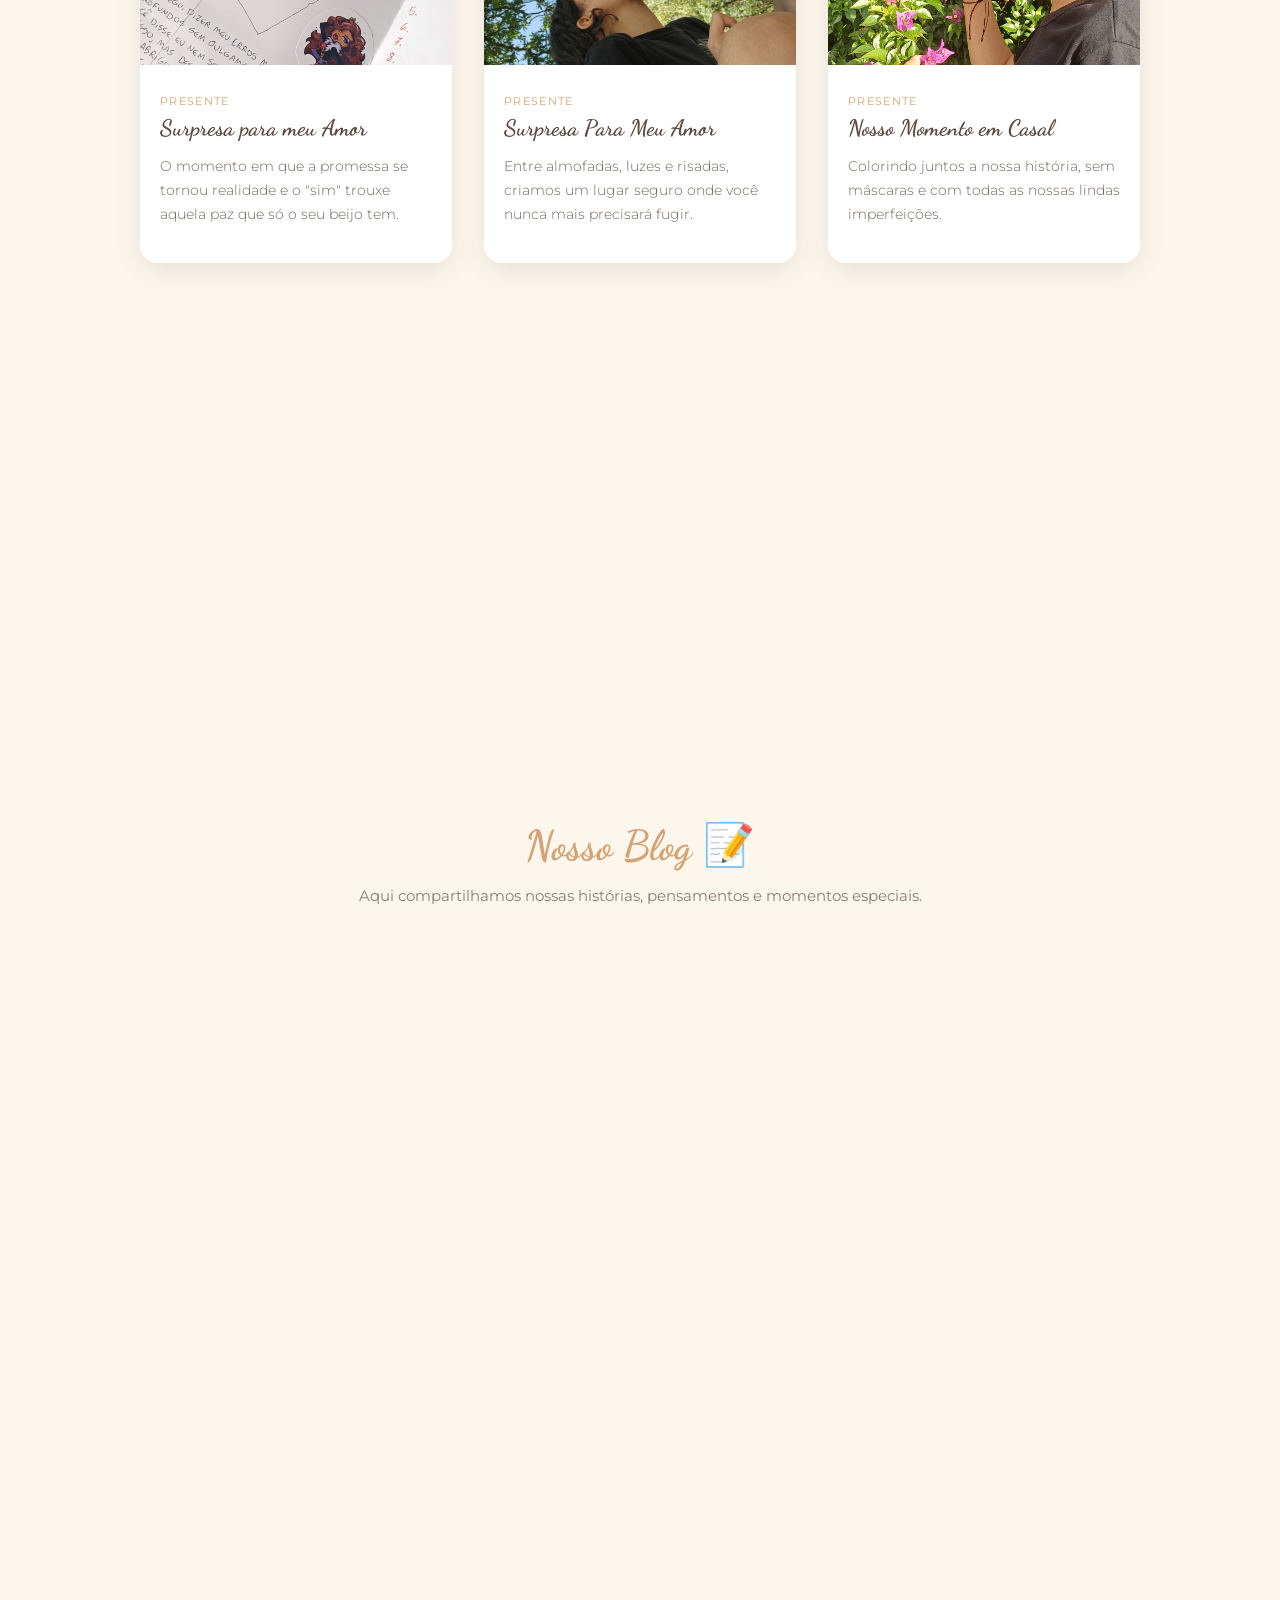
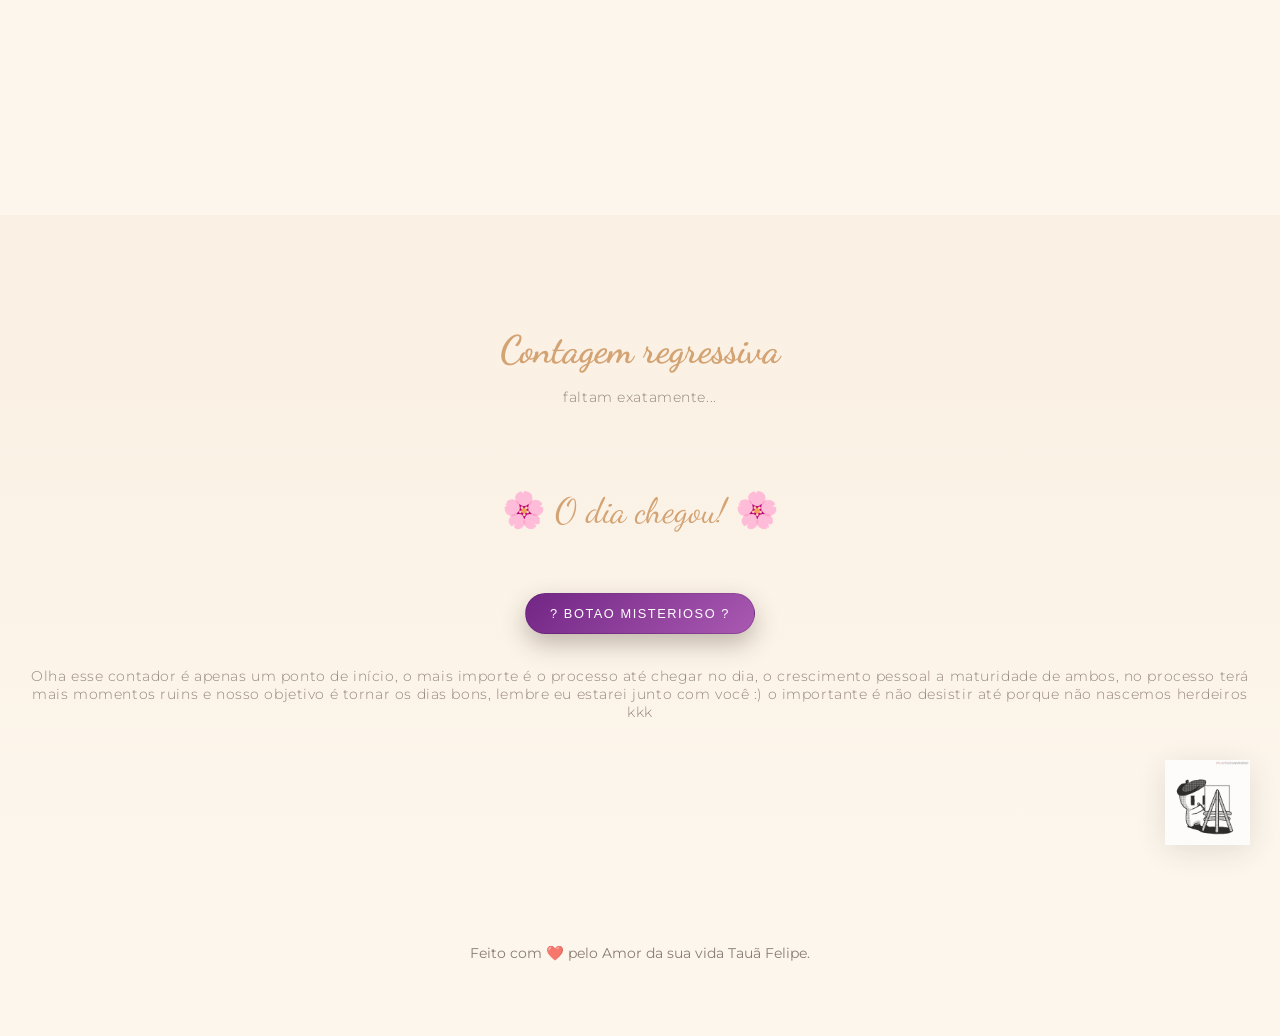
==== commit 06b38948: "adicionando novas imagens e textos para mural de cards" ====
--- a/index.html
+++ b/index.html
@@ -272,7 +272,6 @@
             </div>
 
             <div class="mural-card">
-                <span class="card-badge-new">Novo</span>
                 <img class="mural-card-img" src="assets/img/desenho-4.jpg" alt="Cartinha">
                 <div class="mural-card-body">
                     <p class="mural-card-type">Desenho</p>
@@ -282,7 +281,6 @@
             </div>
 
             <div class="mural-card">
-                <span class="card-badge-new">Novo</span>
                 <img class="mural-card-img" src="assets/img/desenho-5.jpg" alt="Cartinha">
                 <div class="mural-card-body">
                     <p class="mural-card-type">Presente</p>
@@ -292,7 +290,6 @@
             </div>
 
             <div class="mural-card">
-                <span class="card-badge-new">Novo</span>
                 <img class="mural-card-img" src="assets/img/desenho-6.jpg" alt="Cartinha">
                 <div class="mural-card-body">
                     <p class="mural-card-type">Sobre</p>
@@ -302,12 +299,71 @@
             </div>
 
             <div class="mural-card">
-                <span class="card-badge-new">Novo</span>
                 <img class="mural-card-img" src="assets/img/desenho-7.jpg" alt="Cartinha">
                 <div class="mural-card-body">
                     <p class="mural-card-type">Presente</p>
                     <h3 class="mural-card-title">Kuromi</h3>
                     <p class="mural-card-desc">Descobri que a Kuromi é uma inspiração, vejo muito dela em você: força para liderar sua propria vida, essa intensidade que eu amo, ao mesmo tempo, esse coração doce que você tenta proteger do mundo. Eu admiro a sua 'vibe kuromi', forte, autêntica e preciosa para min.</p>
+                </div>
+            </div>
+
+            <div class="mural-card">
+                <span class="card-badge-new">Novo</span>
+                <img class="mural-card-img" src="assets/img/pequinique-1.jpg" alt="Cartinha">
+                <div class="mural-card-body">
+                    <p class="mural-card-type">Presente</p>
+                    <h3 class="mural-card-title">Titulo</h3>
+                    <p class="mural-card-desc">Onde o mundo parou entre um turno e outro para a gente celebrar o seu dia e o nosso tempo.</p>
+                </div>
+            </div>
+
+            <div class="mural-card">
+                <span class="card-badge-new">Novo</span>
+                <img class="mural-card-img" src="assets/img/quadrinho.jpg" alt="Cartinha">
+                <div class="mural-card-body">
+                    <p class="mural-card-type">Presente</p>
+                    <h3 class="mural-card-title">Presentes Incríveis</h3>
+                    <p class="mural-card-desc">Muito mais que objetos, são símbolos de que eu escolhi você e pretendo continuar escolhendo todos os dias.</p>
+                </div>
+            </div>
+
+            <div class="mural-card">
+                <span class="card-badge-new">Novo</span>
+                <img class="mural-card-img" src="assets/img/surprise.jpg" alt="Cartinha">
+                <div class="mural-card-body">
+                    <p class="mural-card-type">Presente</p>
+                    <h3 class="mural-card-title">Surpresa para meu Amor</h3>
+                    <p class="mural-card-desc">O momento em que a promessa se tornou realidade e o "sim" trouxe aquela paz que só o seu beijo tem.</p>
+                </div>
+            </div>
+
+            <div class="mural-card">
+                <span class="card-badge-new">Novo</span>
+                <img class="mural-card-img" src="assets/img/pequinique-2.jpg" alt="Cartinha">
+                <div class="mural-card-body">
+                    <p class="mural-card-type">Presente</p>
+                    <h3 class="mural-card-title">Surpresa Para Meu Amor</h3>
+                    <p class="mural-card-desc">Entre almofadas, luzes e risadas, criamos um lugar seguro onde você nunca mais precisará fugir.</p>
+                </div>
+            </div>
+
+            <div class="mural-card">
+                <span class="card-badge-new">Novo</span>
+                <img class="mural-card-img" src="assets/img/minha-artista.jpg" alt="Cartinha">
+                <div class="mural-card-body">
+                    <p class="mural-card-type">Presente</p>
+                    <h3 class="mural-card-title">Nosso Momento em Casal</h3>
+                    <p class="mural-card-desc">Colorindo juntos a nossa história, sem máscaras e com todas as nossas lindas imperfeições.</p>
+                </div>
+            </div>
+
+            <div class="mural-card">
+                <span class="card-badge-new">Novo</span>
+                <img class="mural-card-img" src="assets/img/sketchbook.jpeg" alt="Cartinha">
+                <div class="mural-card-body">
+                    <p class="mural-card-type">Presente</p>
+                    <h3 class="mural-card-title">Surpresa da Minha artista para EU</h3>
+                    <p class="mural-card-desc">A prova de que a nossa conexão é única. Cada traço seu aquece meu coração e me faz sentir importante.</p>
                 </div>
             </div>
 
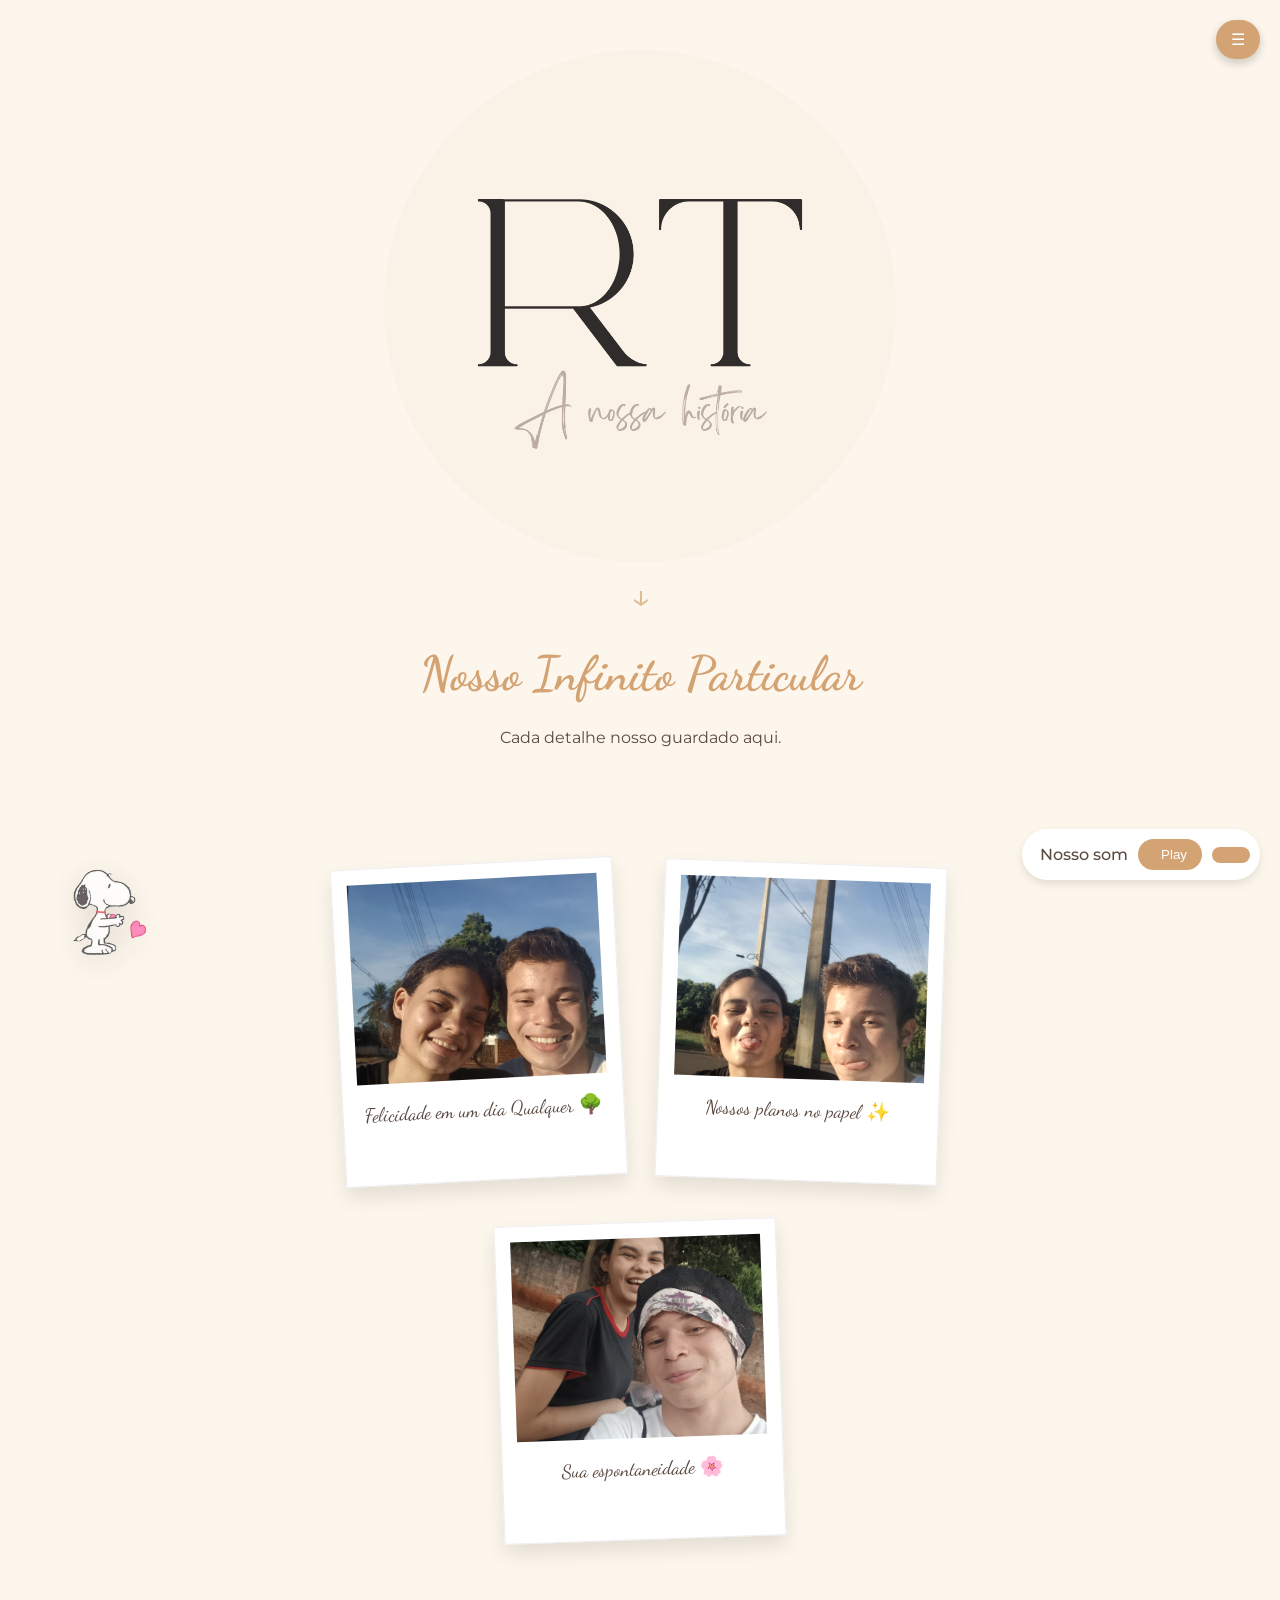
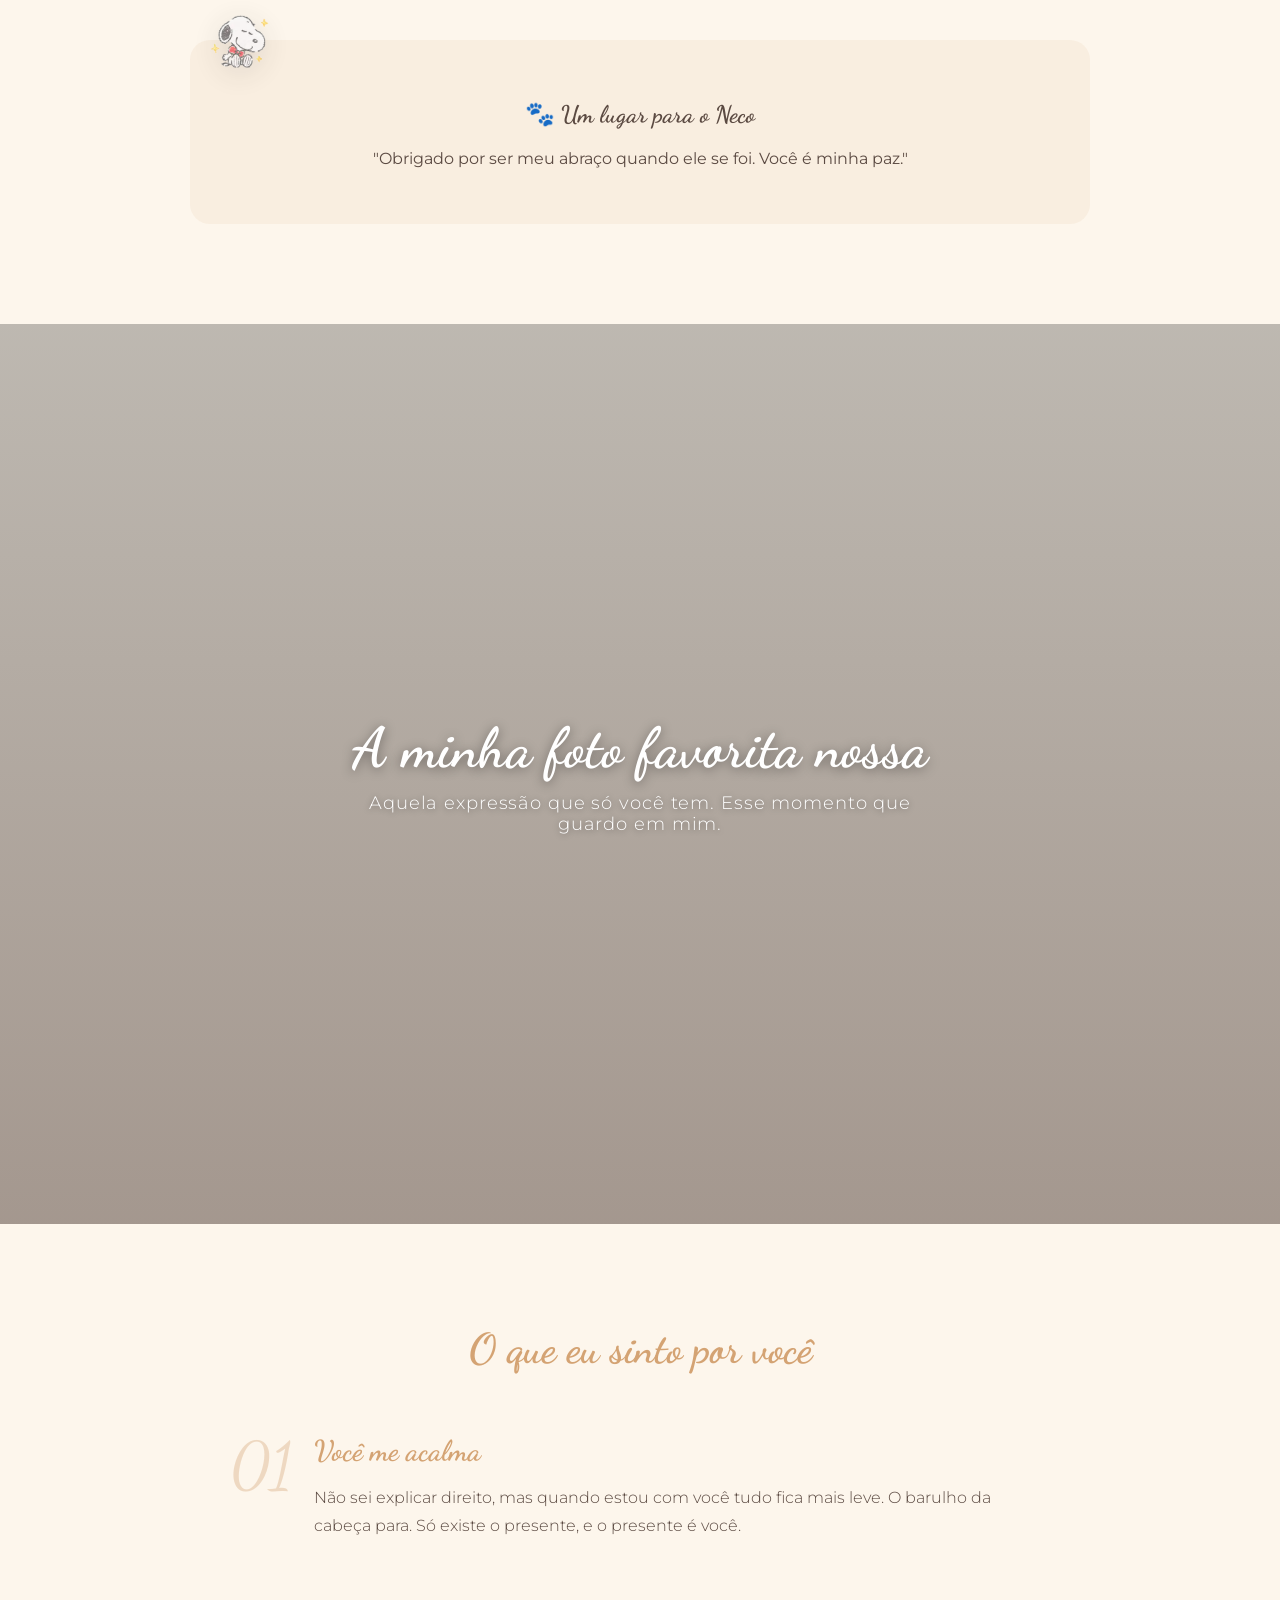
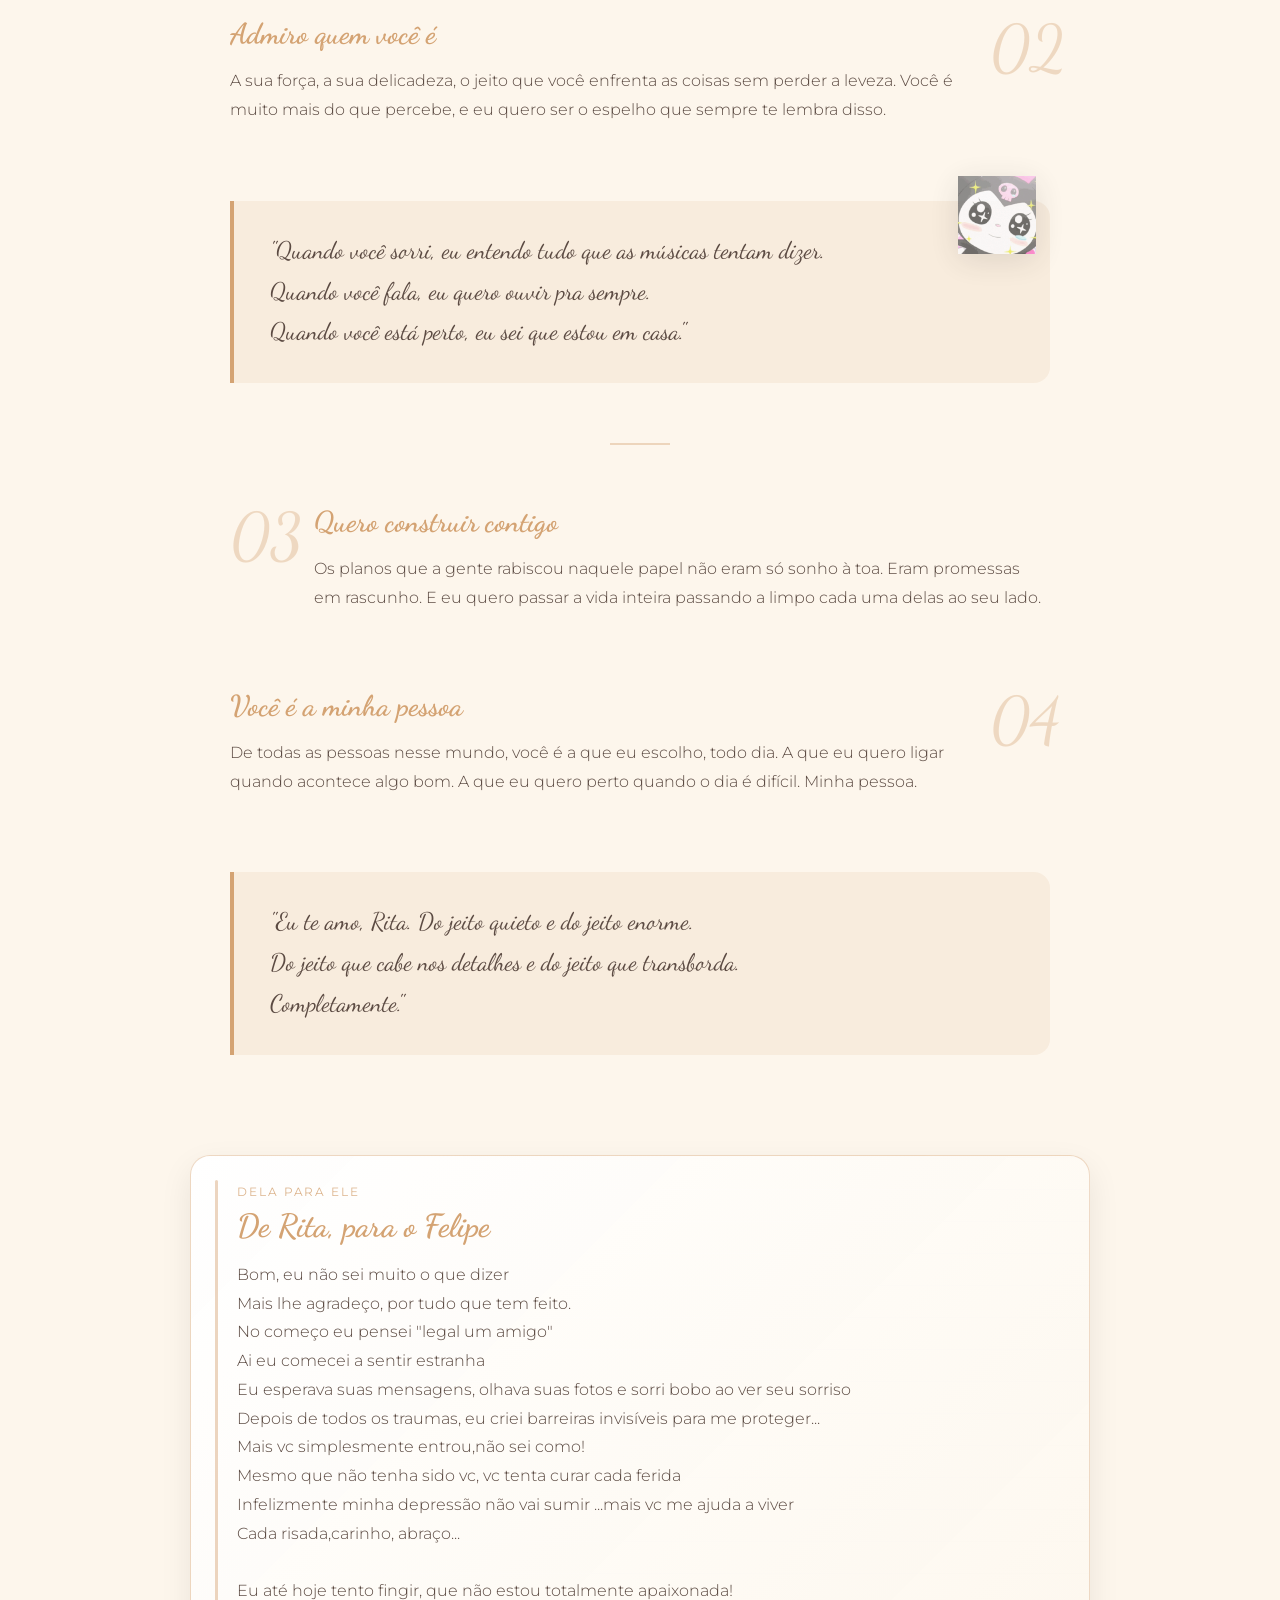
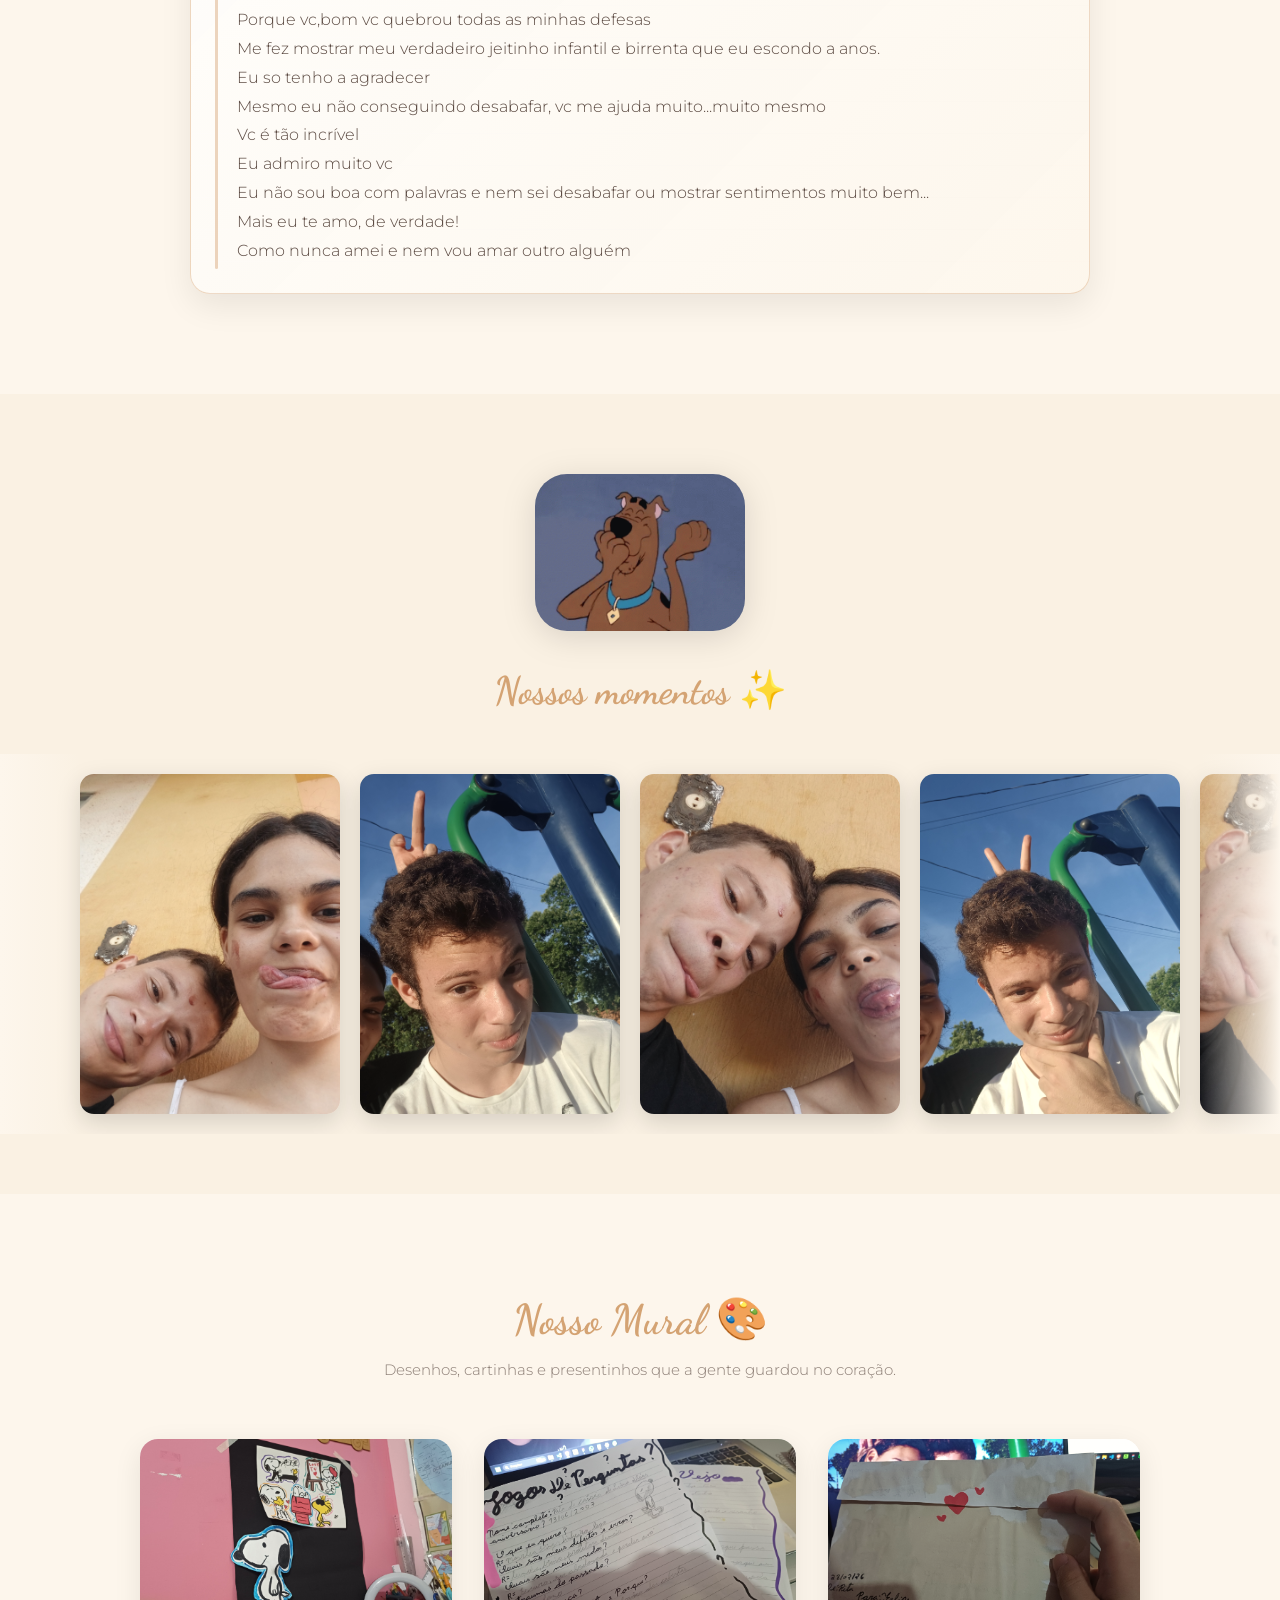
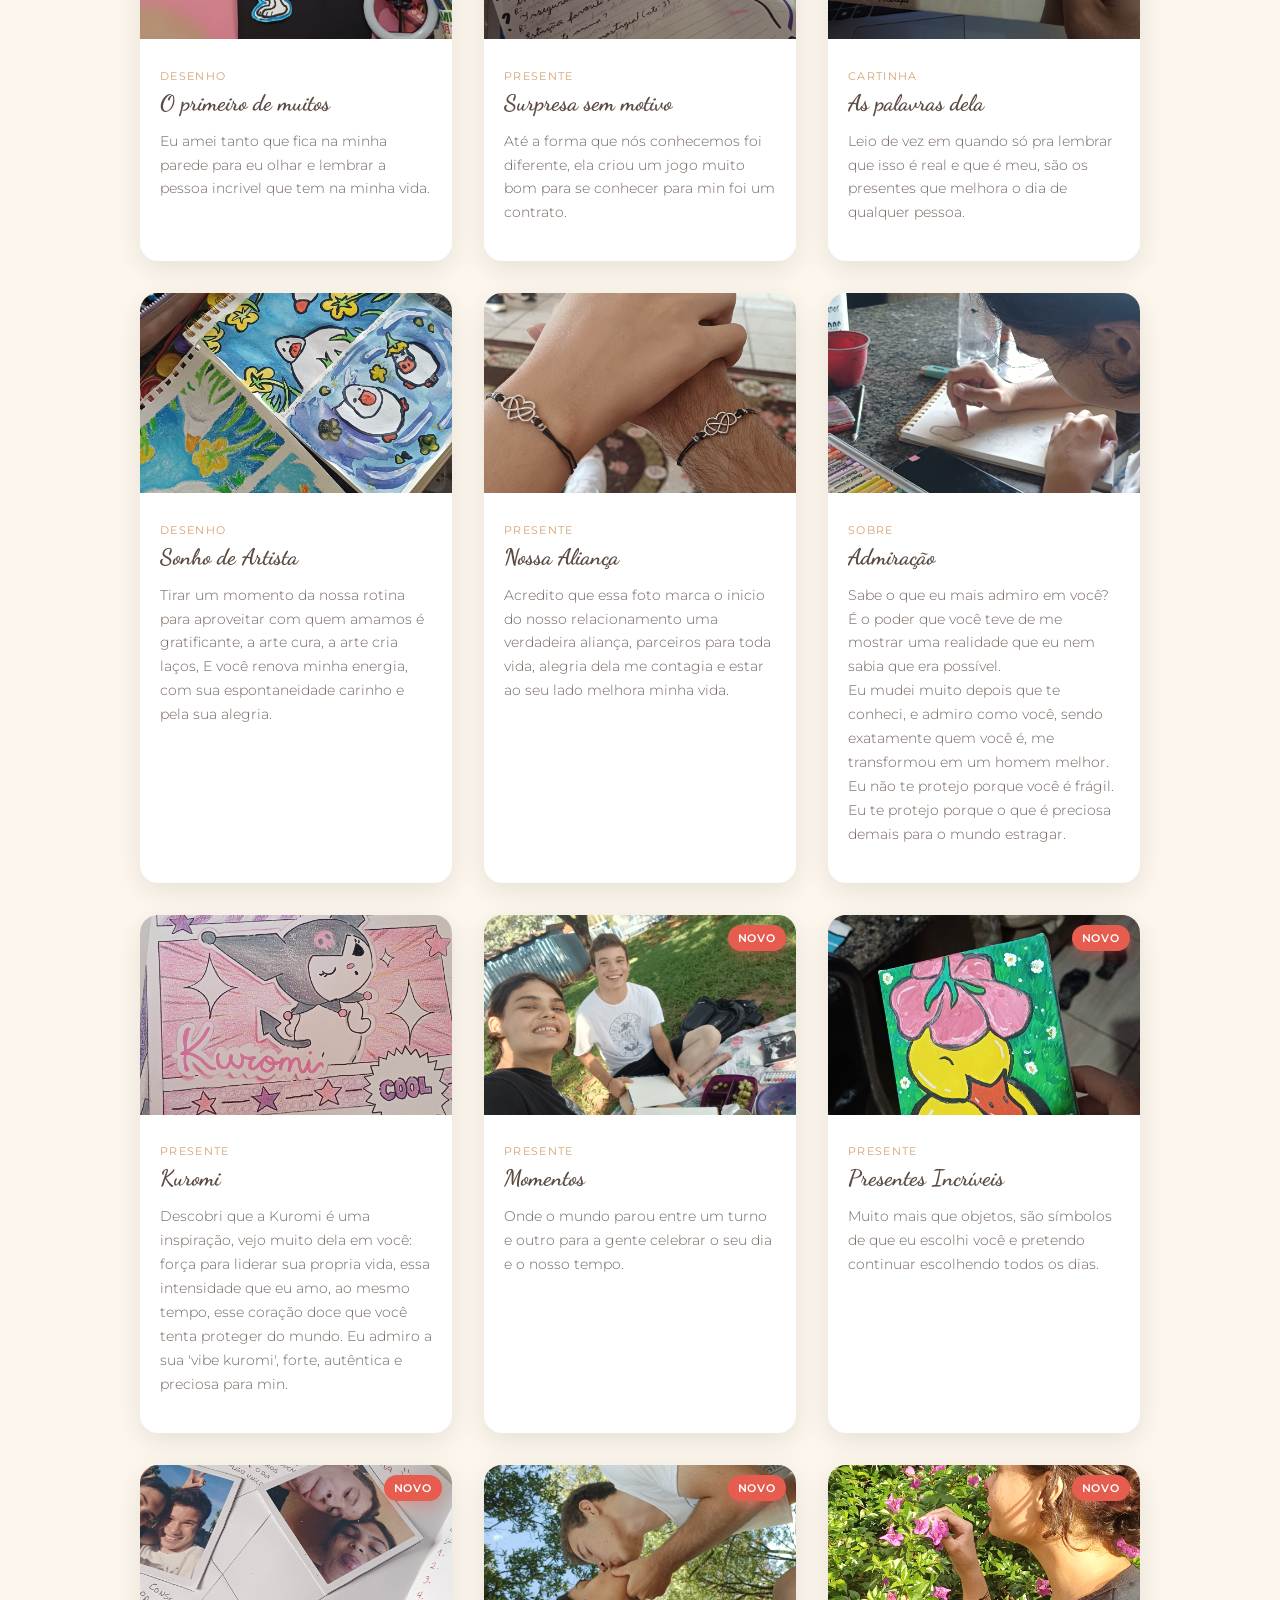
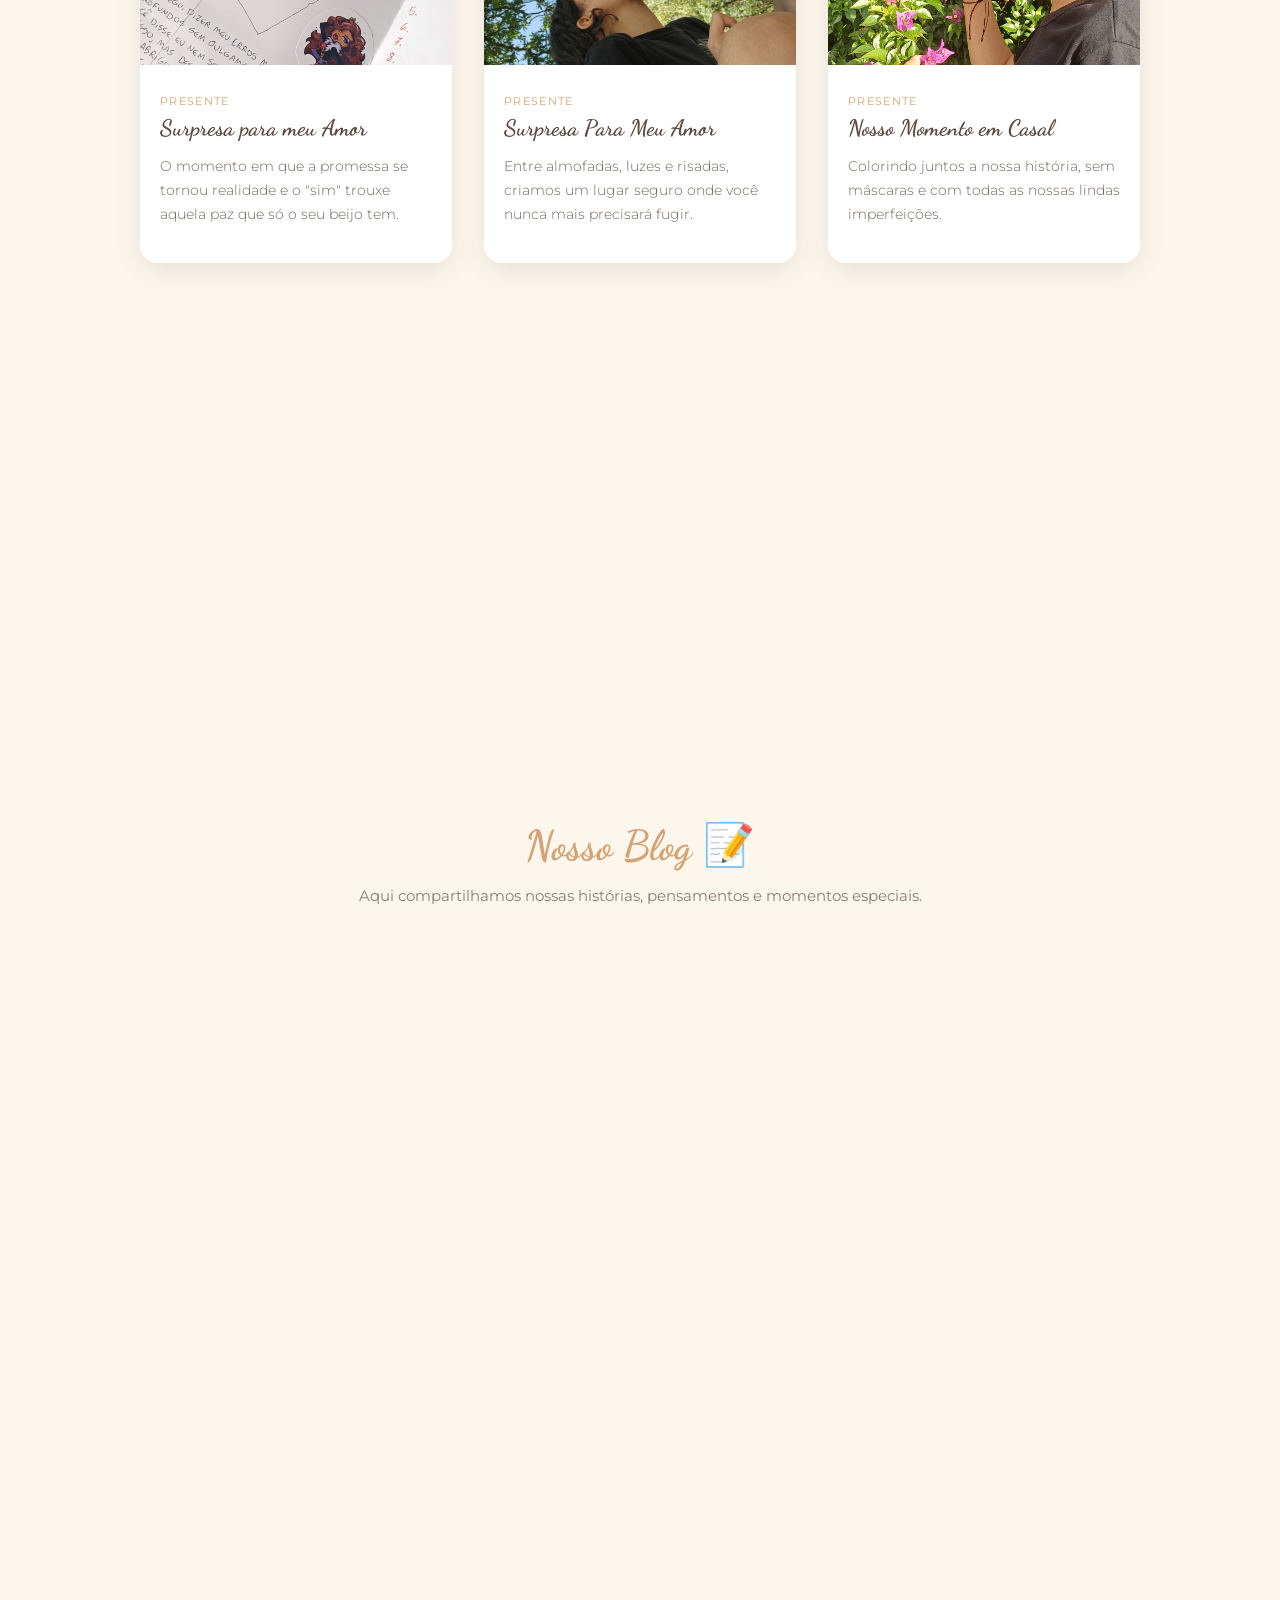
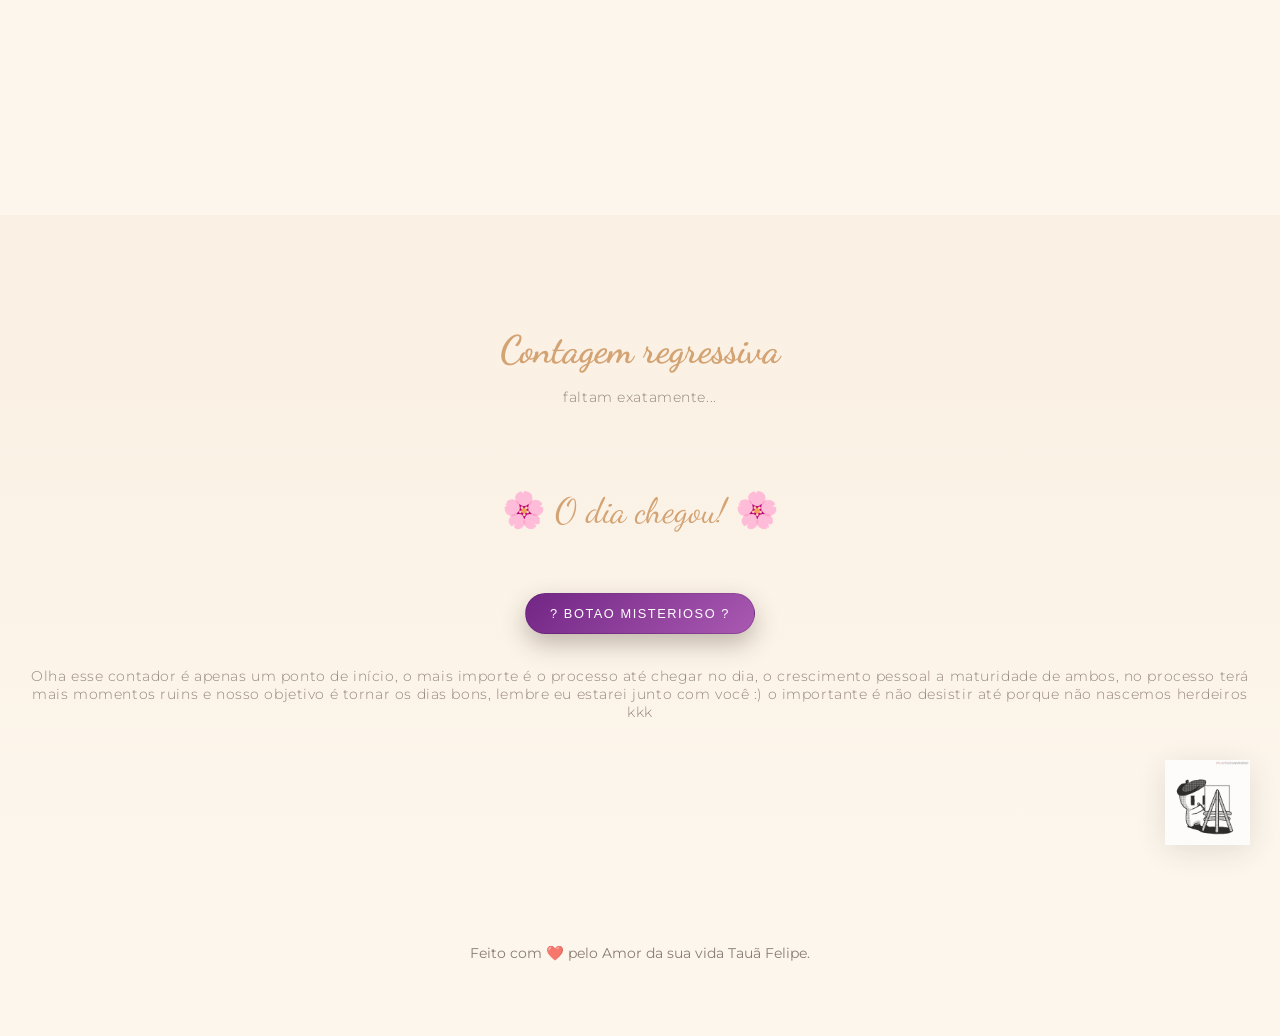
==== commit d0cd2ca5: "adicionando novos textos" ====
--- a/index.html
+++ b/index.html
@@ -312,7 +312,7 @@
                 <img class="mural-card-img" src="assets/img/pequinique-1.jpg" alt="Cartinha">
                 <div class="mural-card-body">
                     <p class="mural-card-type">Presente</p>
-                    <h3 class="mural-card-title">Titulo</h3>
+                    <h3 class="mural-card-title">Momentos</h3>
                     <p class="mural-card-desc">Onde o mundo parou entre um turno e outro para a gente celebrar o seu dia e o nosso tempo.</p>
                 </div>
             </div>
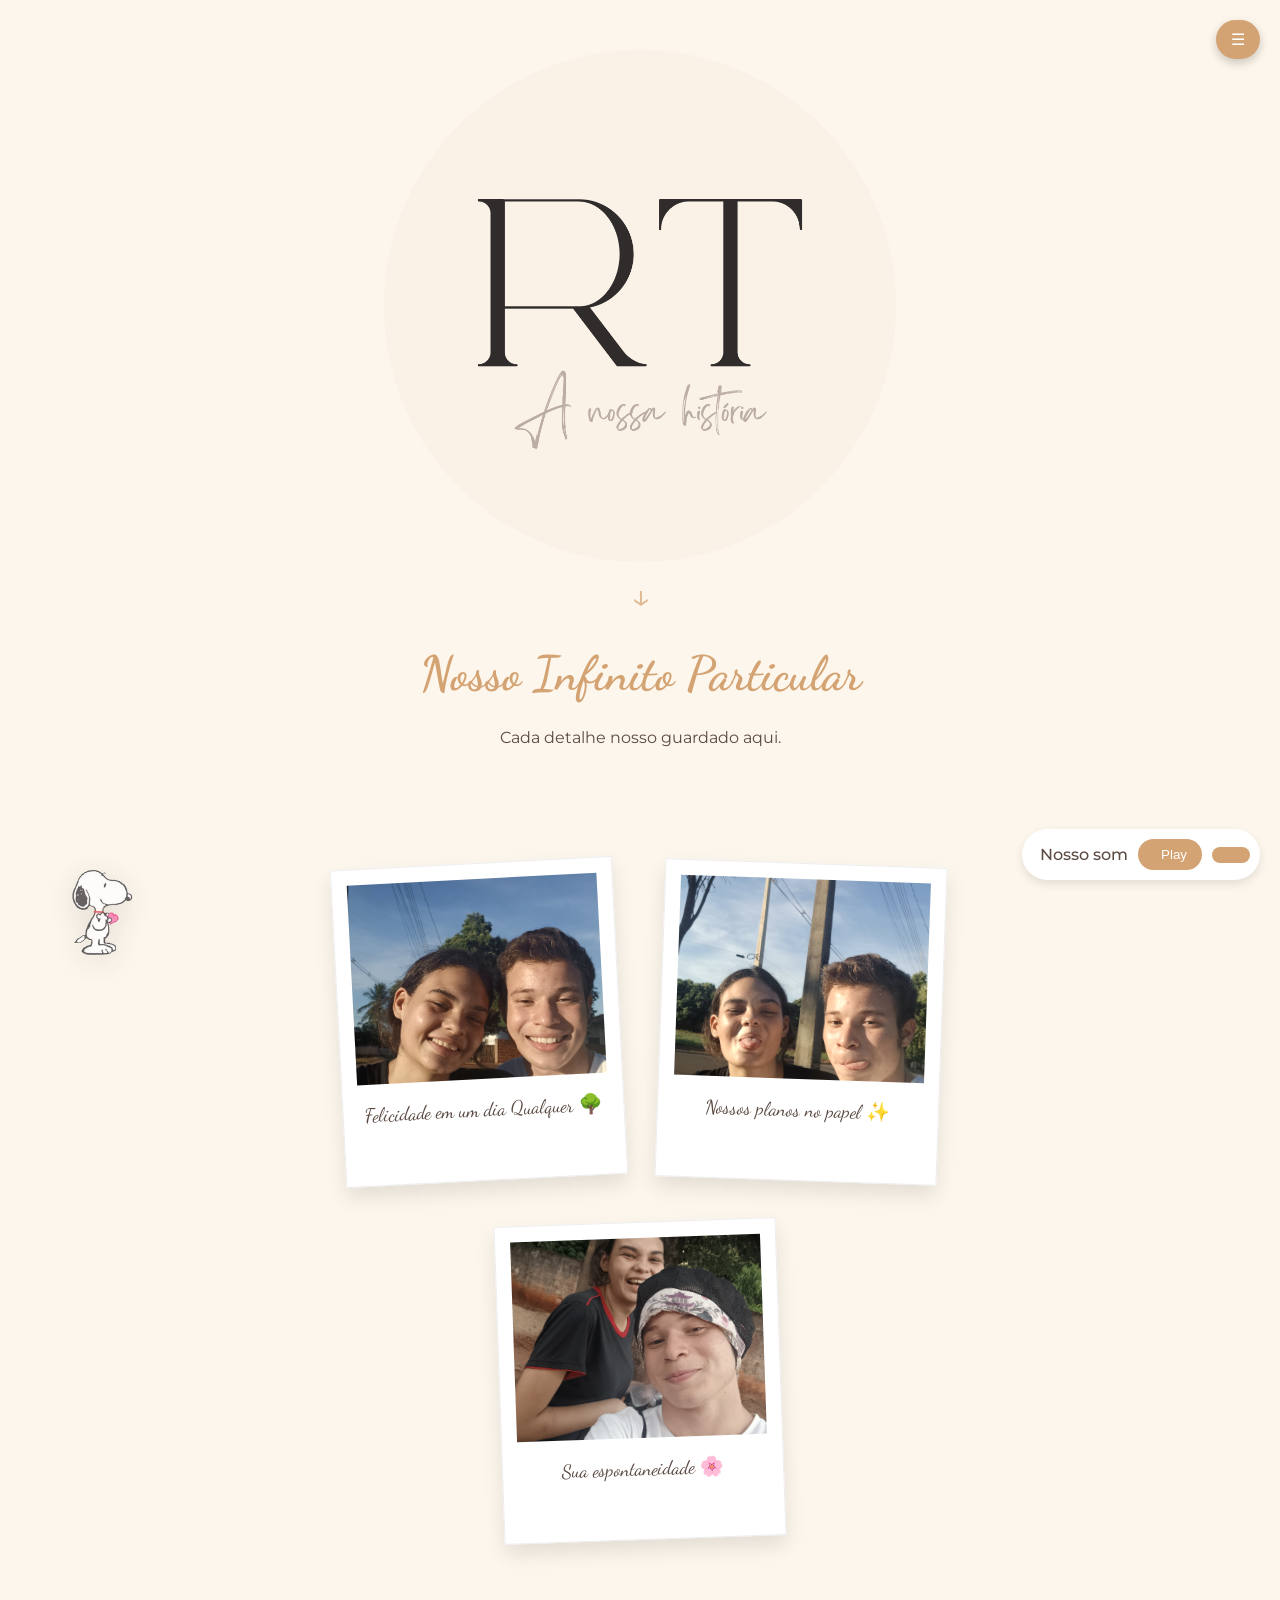
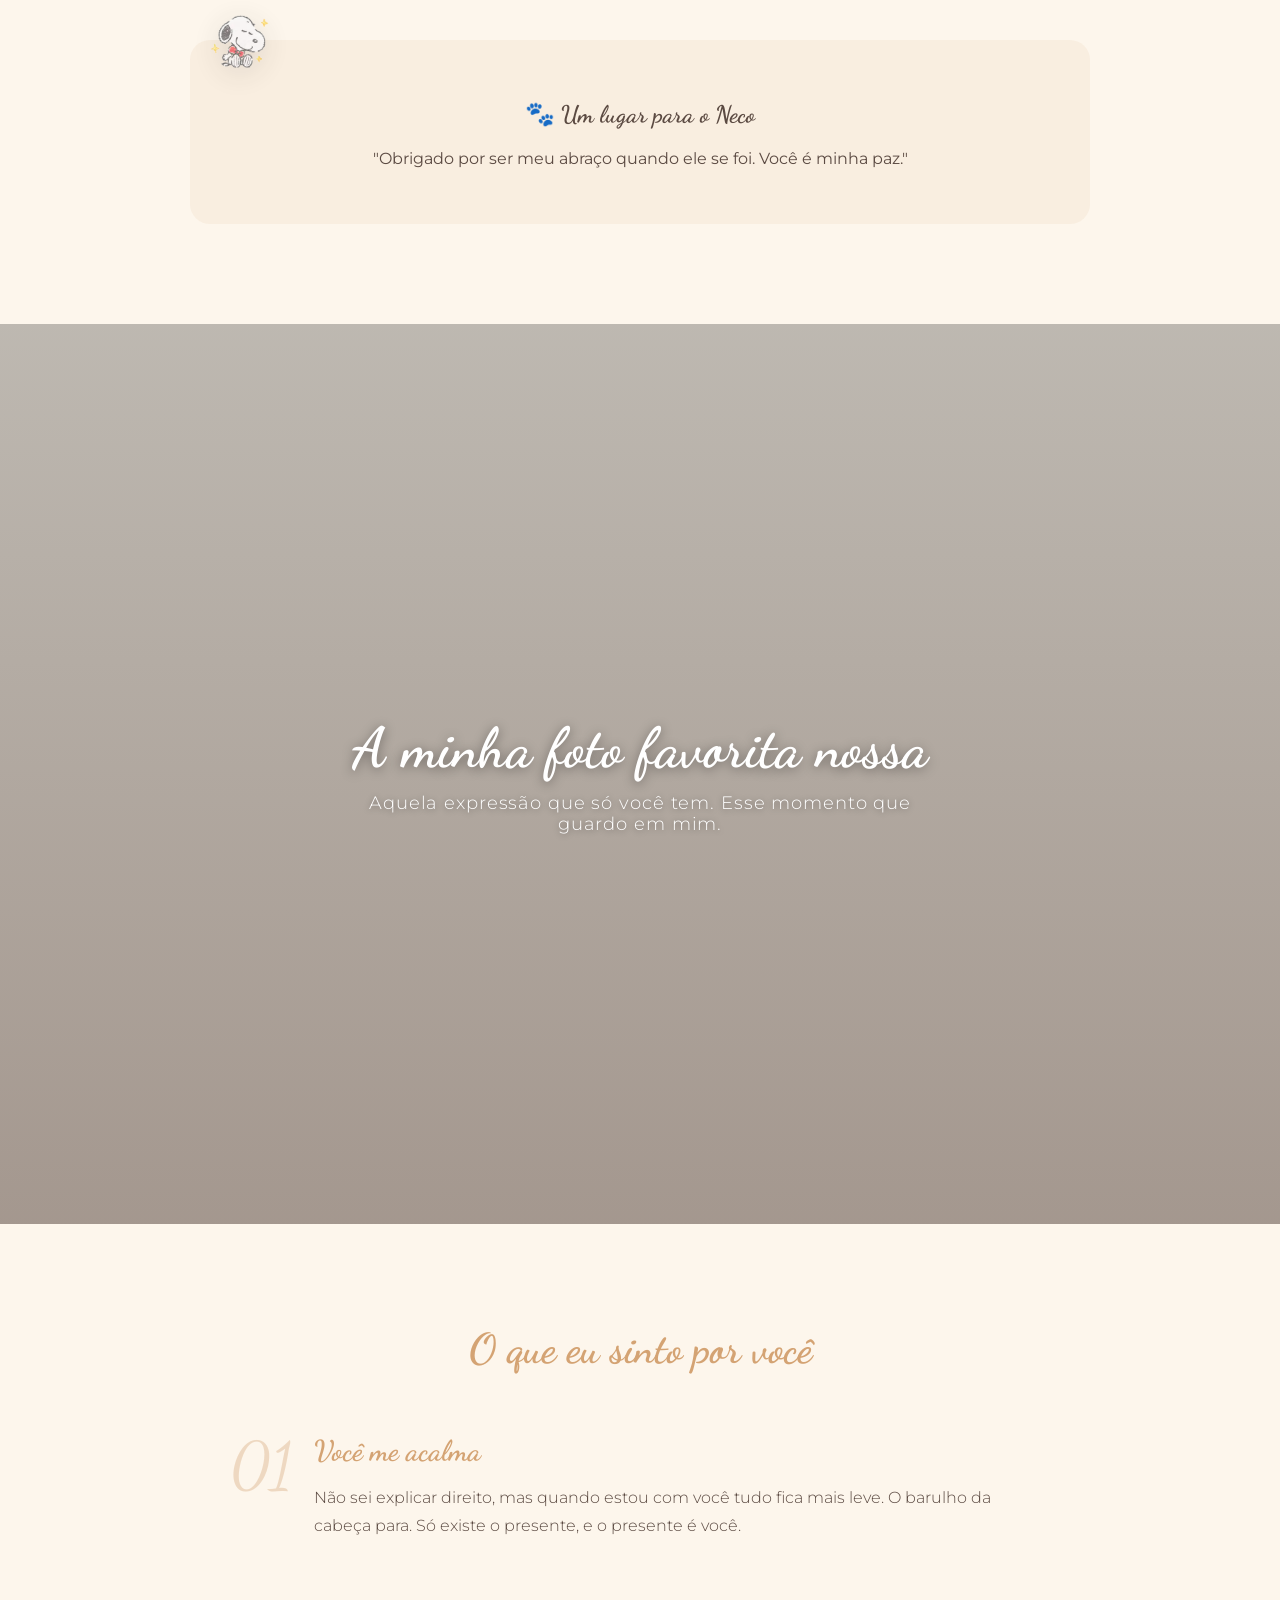
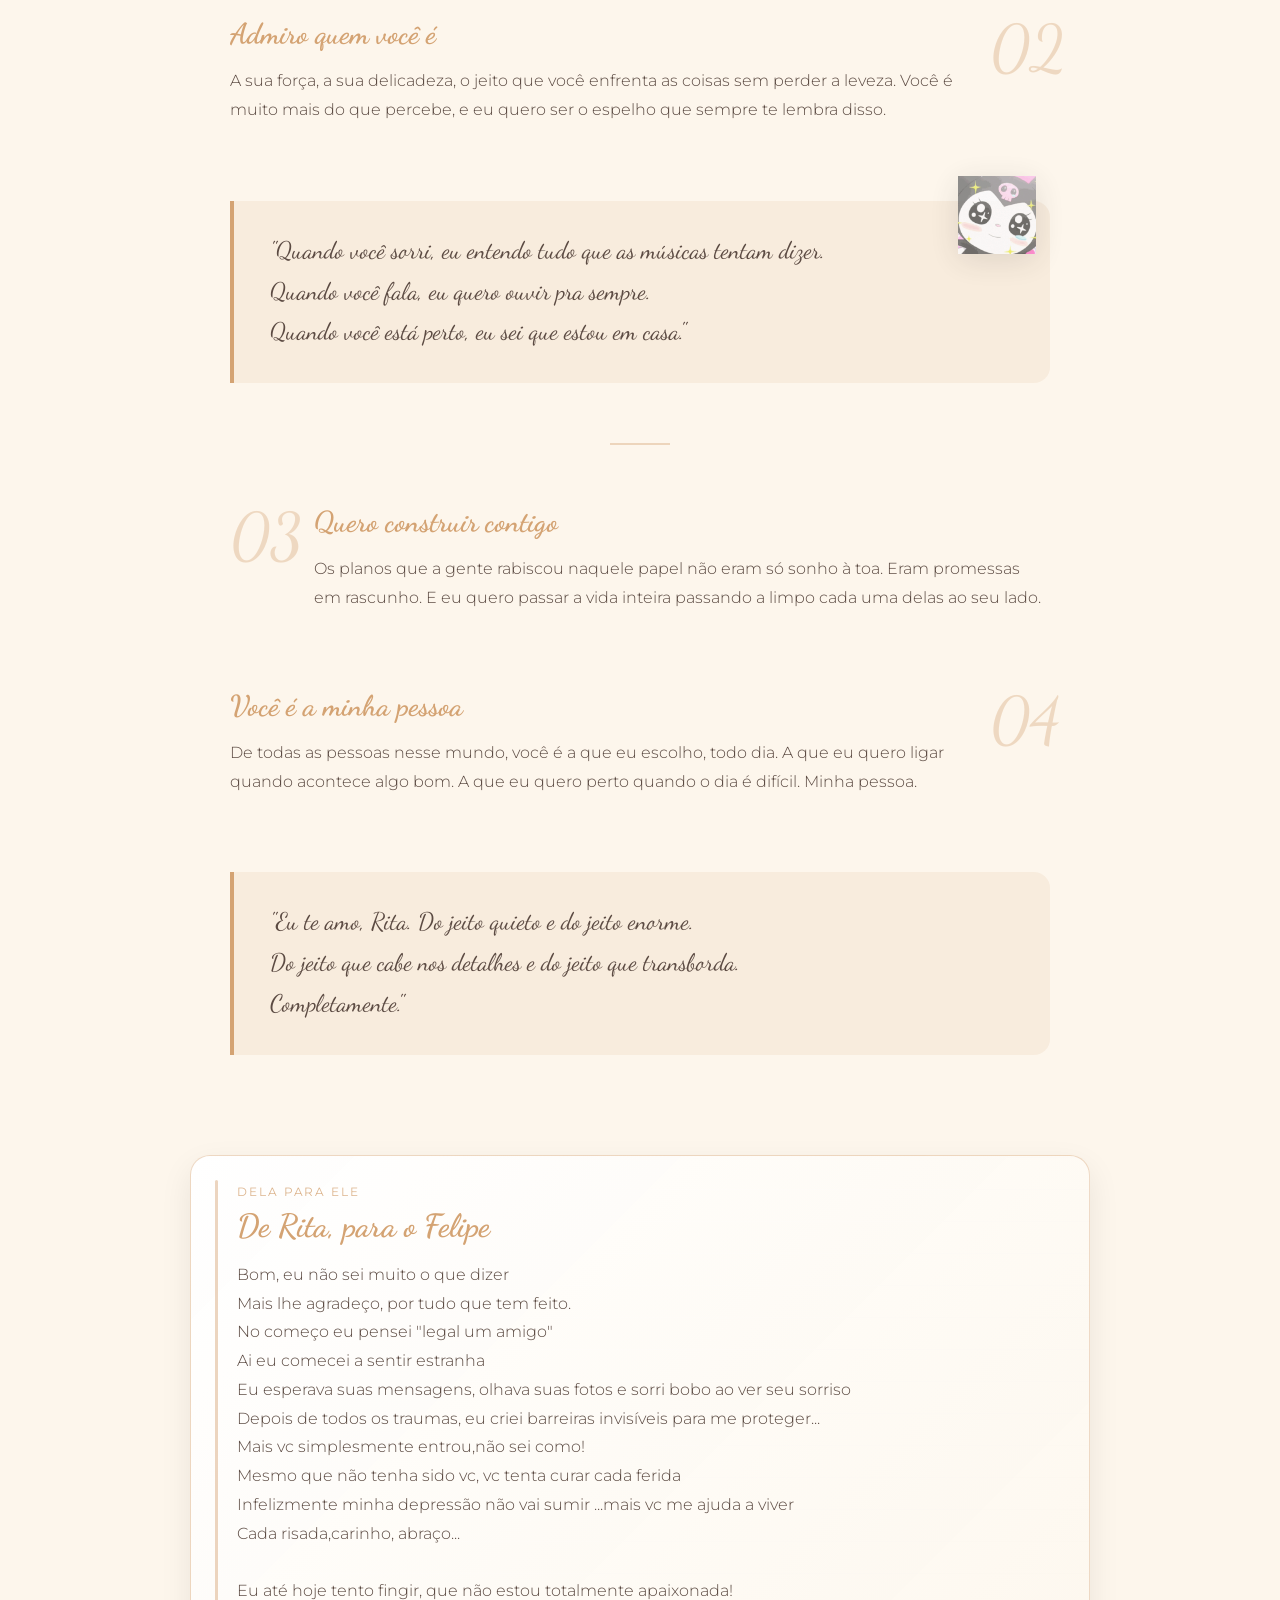
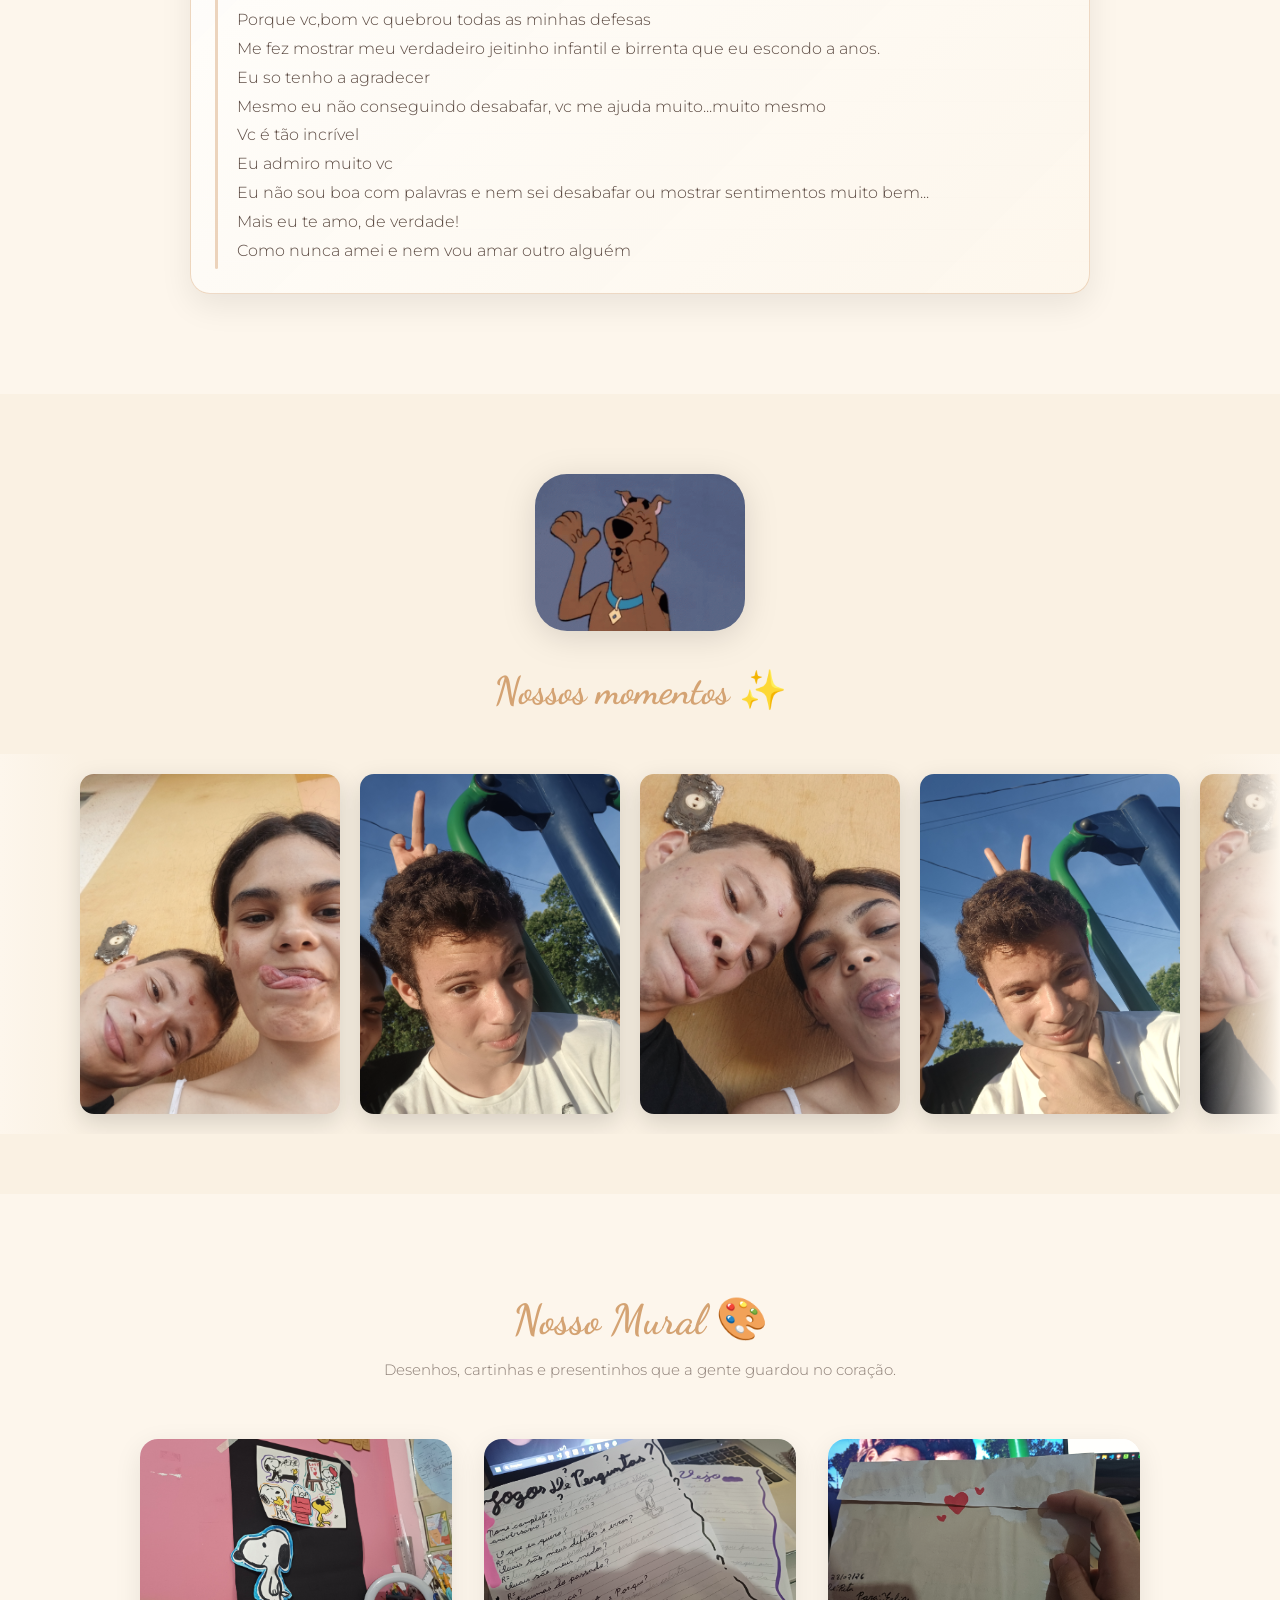
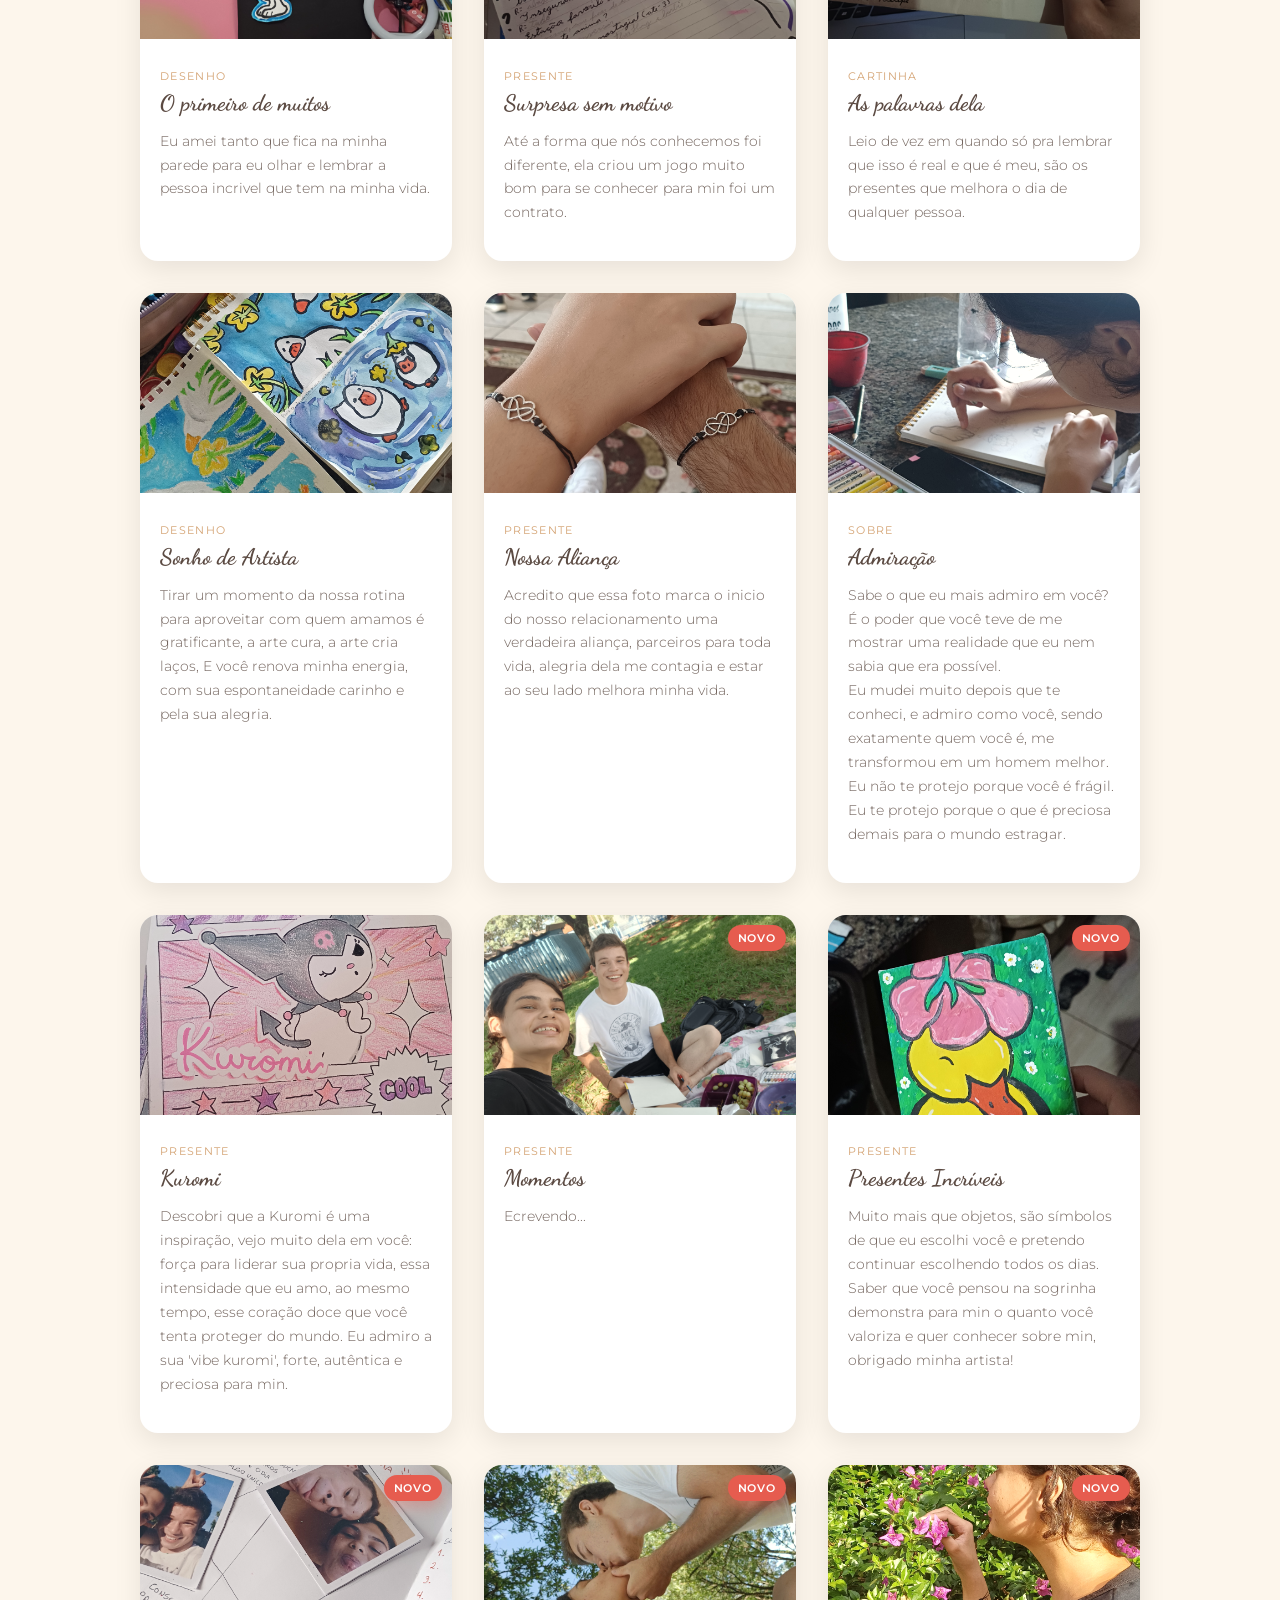
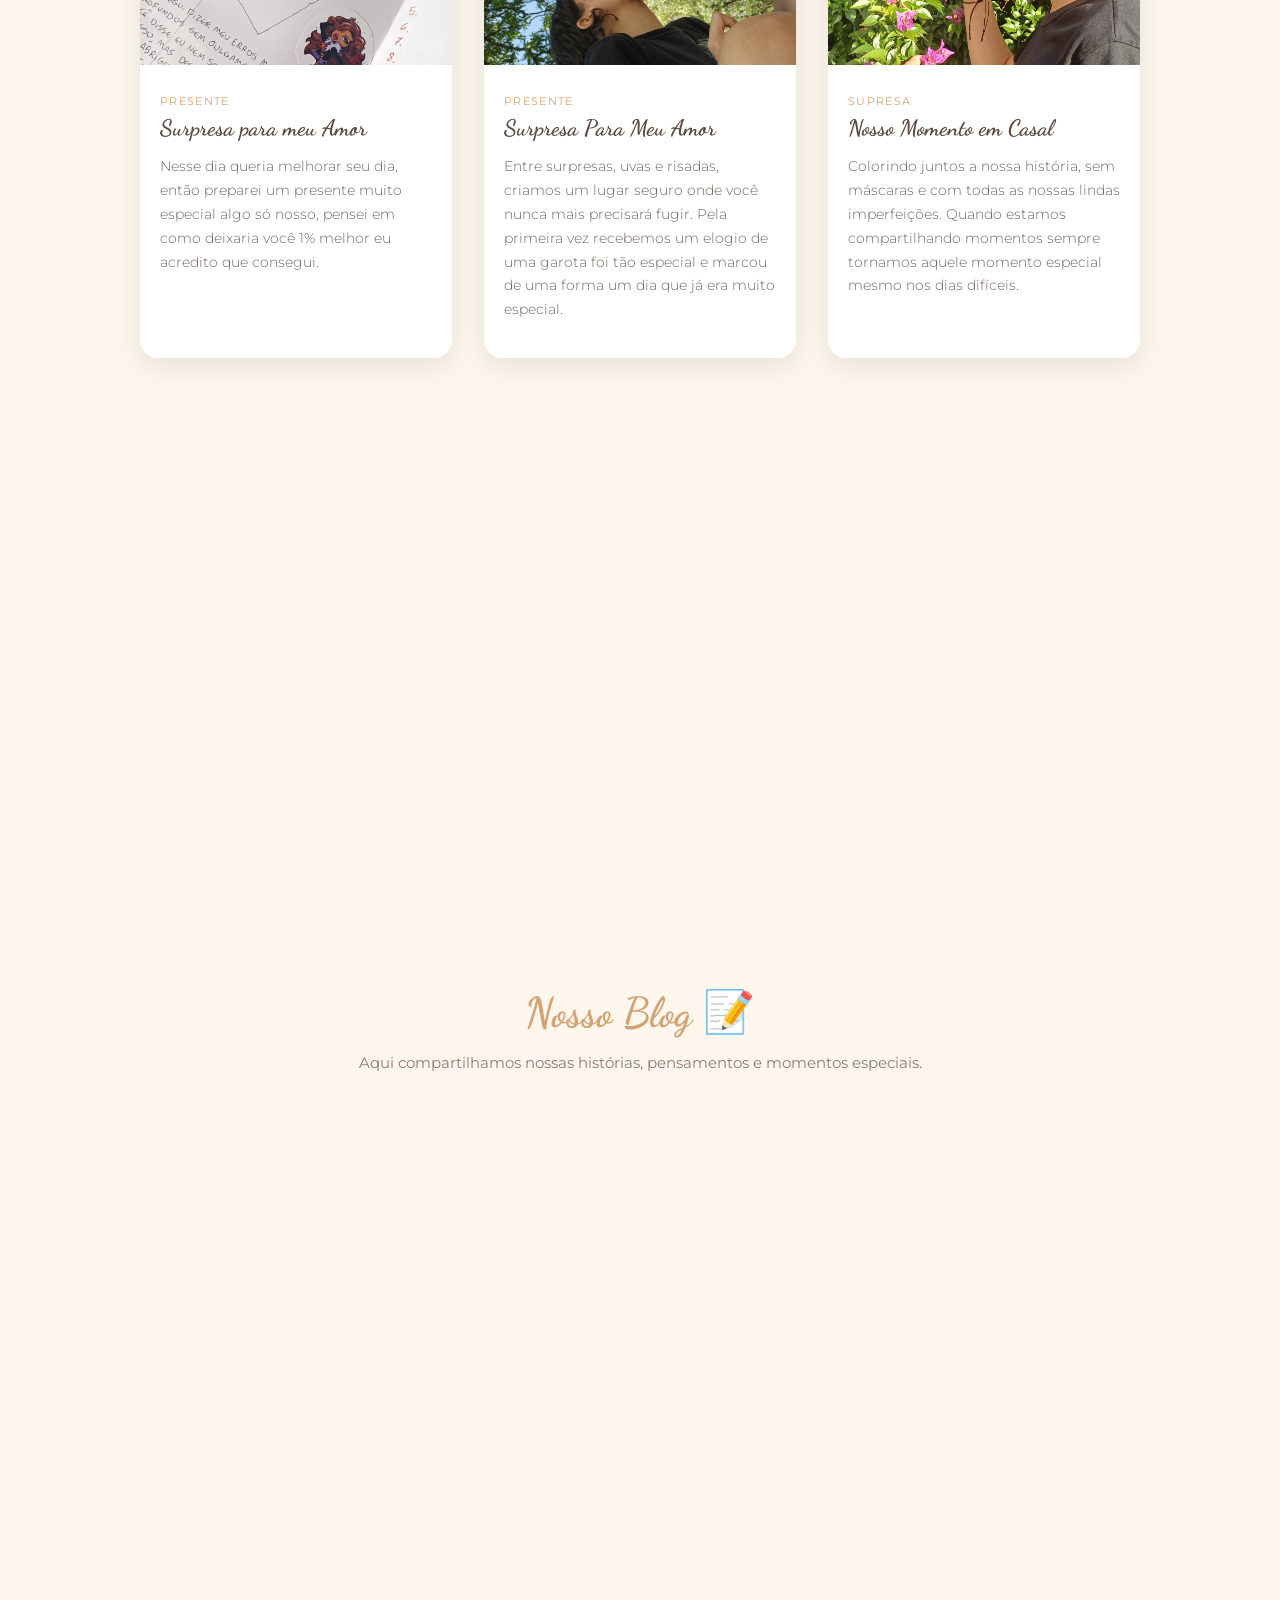
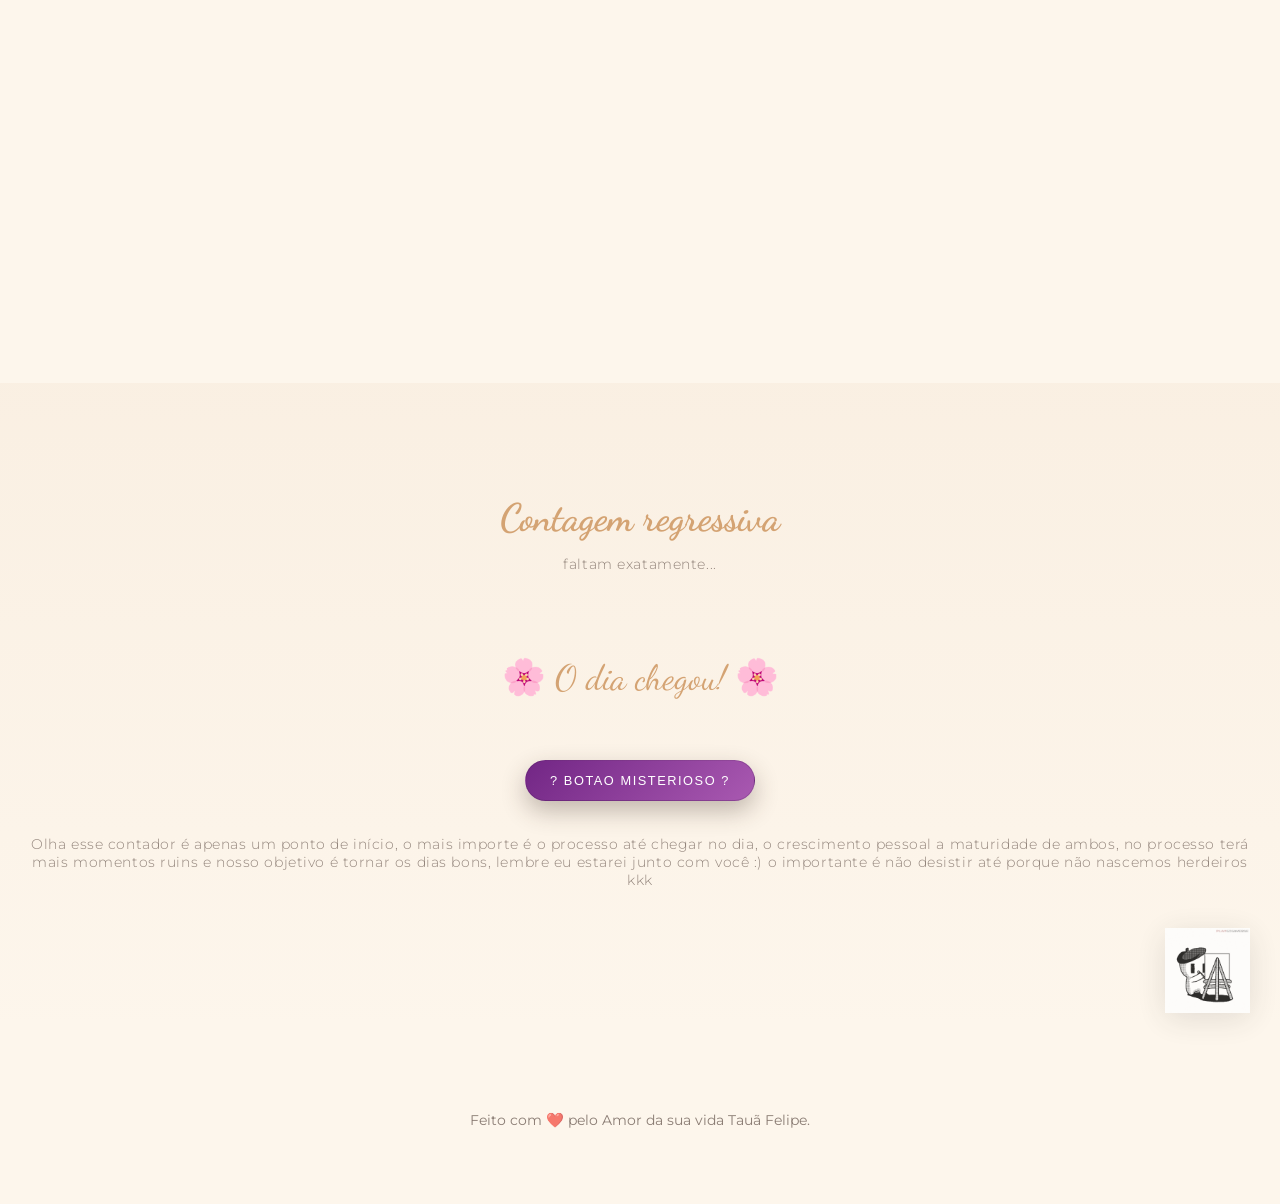
==== commit f9334e3e: "atualizando os textos" ====
--- a/index.html
+++ b/index.html
@@ -313,7 +313,7 @@
                 <div class="mural-card-body">
                     <p class="mural-card-type">Presente</p>
                     <h3 class="mural-card-title">Momentos</h3>
-                    <p class="mural-card-desc">Onde o mundo parou entre um turno e outro para a gente celebrar o seu dia e o nosso tempo.</p>
+                    <p class="mural-card-desc">Ecrevendo...</p>
                 </div>
             </div>
 
@@ -323,7 +323,7 @@
                 <div class="mural-card-body">
                     <p class="mural-card-type">Presente</p>
                     <h3 class="mural-card-title">Presentes Incríveis</h3>
-                    <p class="mural-card-desc">Muito mais que objetos, são símbolos de que eu escolhi você e pretendo continuar escolhendo todos os dias.</p>
+                    <p class="mural-card-desc">Muito mais que objetos, são símbolos de que eu escolhi você e pretendo continuar escolhendo todos os dias. Saber que você pensou na sogrinha demonstra para min o quanto você valoriza e quer conhecer sobre min, obrigado minha artista!</p>
                 </div>
             </div>
 
@@ -333,7 +333,7 @@
                 <div class="mural-card-body">
                     <p class="mural-card-type">Presente</p>
                     <h3 class="mural-card-title">Surpresa para meu Amor</h3>
-                    <p class="mural-card-desc">O momento em que a promessa se tornou realidade e o "sim" trouxe aquela paz que só o seu beijo tem.</p>
+                    <p class="mural-card-desc">Nesse dia queria melhorar seu dia, então preparei um presente muito especial algo só nosso, pensei em como deixaria você 1% melhor eu acredito que consegui.</p>
                 </div>
             </div>
 
@@ -343,7 +343,7 @@
                 <div class="mural-card-body">
                     <p class="mural-card-type">Presente</p>
                     <h3 class="mural-card-title">Surpresa Para Meu Amor</h3>
-                    <p class="mural-card-desc">Entre almofadas, luzes e risadas, criamos um lugar seguro onde você nunca mais precisará fugir.</p>
+                    <p class="mural-card-desc">Entre surpresas, uvas e risadas, criamos um lugar seguro onde você nunca mais precisará fugir. Pela primeira vez recebemos um elogio de uma garota foi tão especial e marcou de uma forma um dia que já era muito especial.</p>
                 </div>
             </div>
 
@@ -351,9 +351,9 @@
                 <span class="card-badge-new">Novo</span>
                 <img class="mural-card-img" src="assets/img/minha-artista.jpg" alt="Cartinha">
                 <div class="mural-card-body">
-                    <p class="mural-card-type">Presente</p>
+                    <p class="mural-card-type">Supresa</p>
                     <h3 class="mural-card-title">Nosso Momento em Casal</h3>
-                    <p class="mural-card-desc">Colorindo juntos a nossa história, sem máscaras e com todas as nossas lindas imperfeições.</p>
+                    <p class="mural-card-desc">Colorindo juntos a nossa história, sem máscaras e com todas as nossas lindas imperfeições. Quando estamos compartilhando momentos sempre tornamos aquele momento especial mesmo nos dias difíceis.</p>
                 </div>
             </div>
 
@@ -363,7 +363,7 @@
                 <div class="mural-card-body">
                     <p class="mural-card-type">Presente</p>
                     <h3 class="mural-card-title">Surpresa da Minha artista para EU</h3>
-                    <p class="mural-card-desc">A prova de que a nossa conexão é única. Cada traço seu aquece meu coração e me faz sentir importante.</p>
+                    <p class="mural-card-desc">A prova de que a nossa conexão é única. Cada traço seu aquece meu coração e me faz sentir importante. São pequenas ações que melhoram meu dia me faz me sentir um homem grato.</p>
                 </div>
             </div>
 
